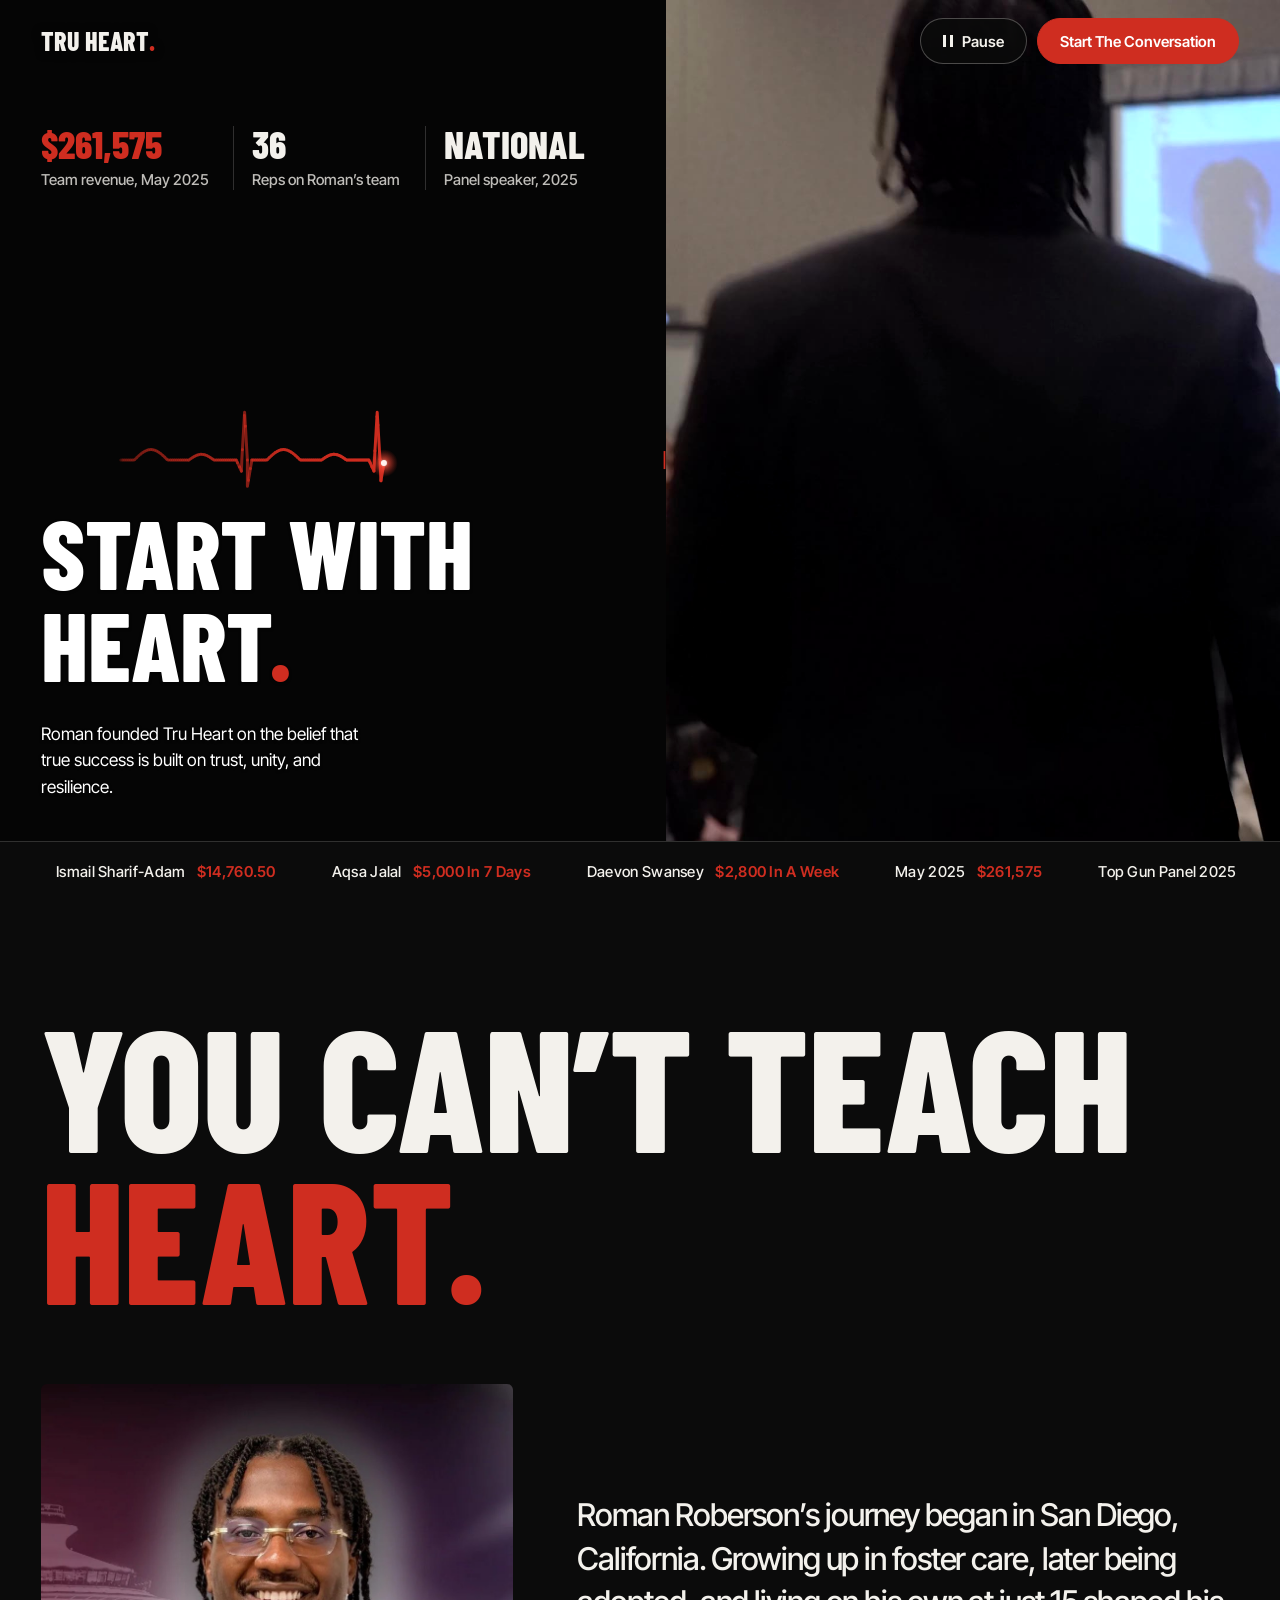
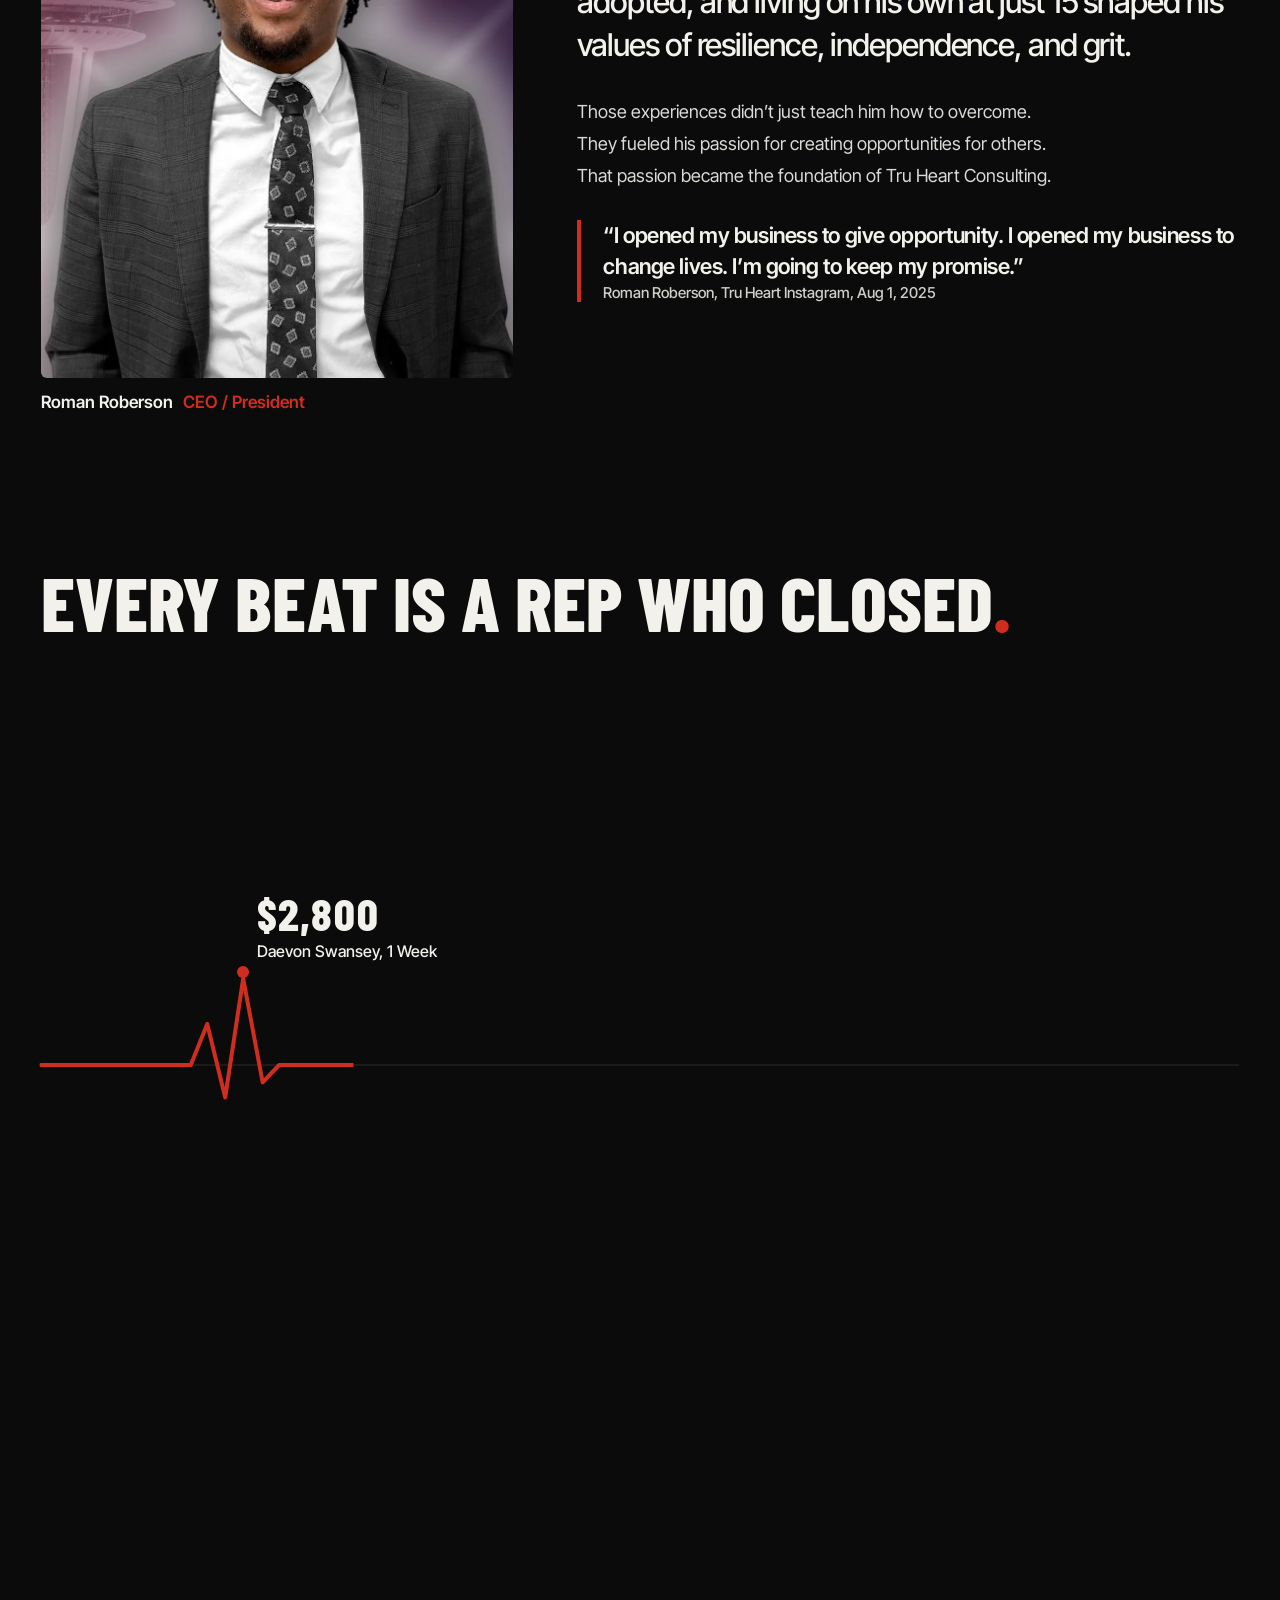
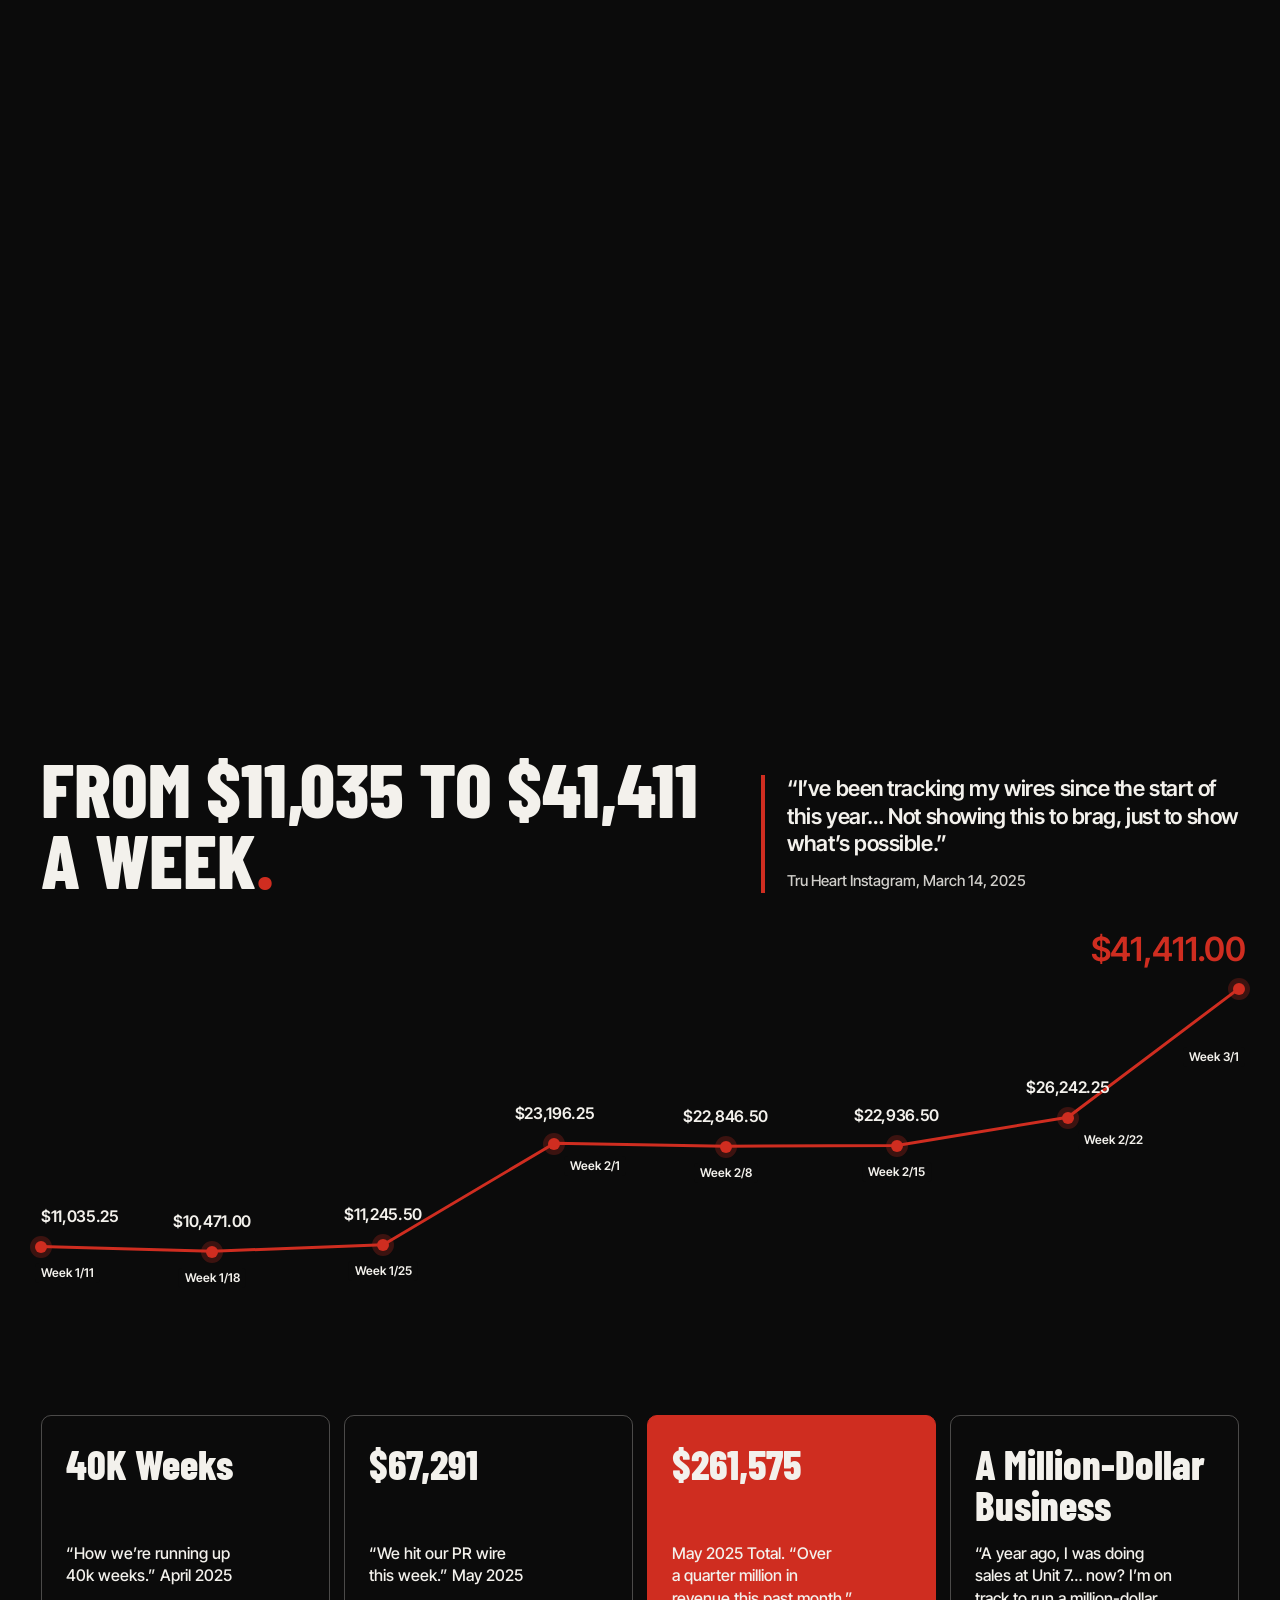
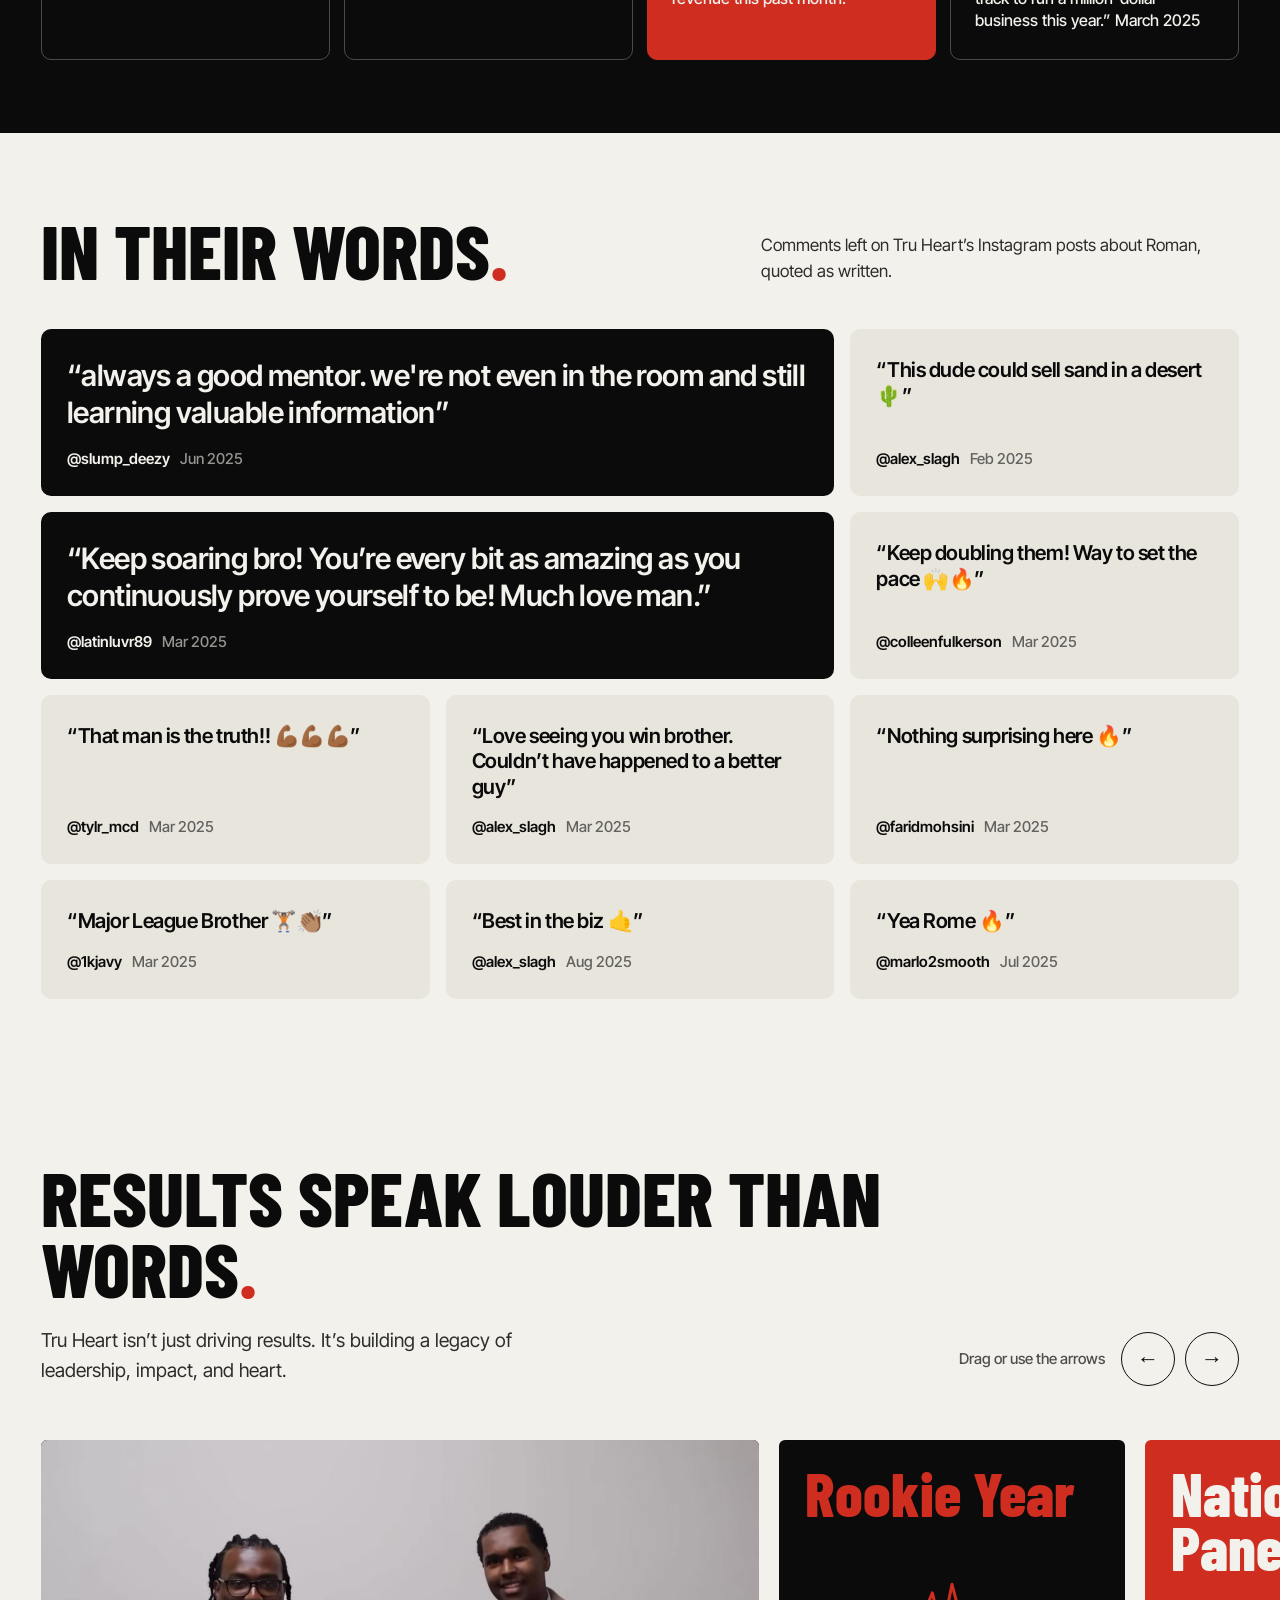
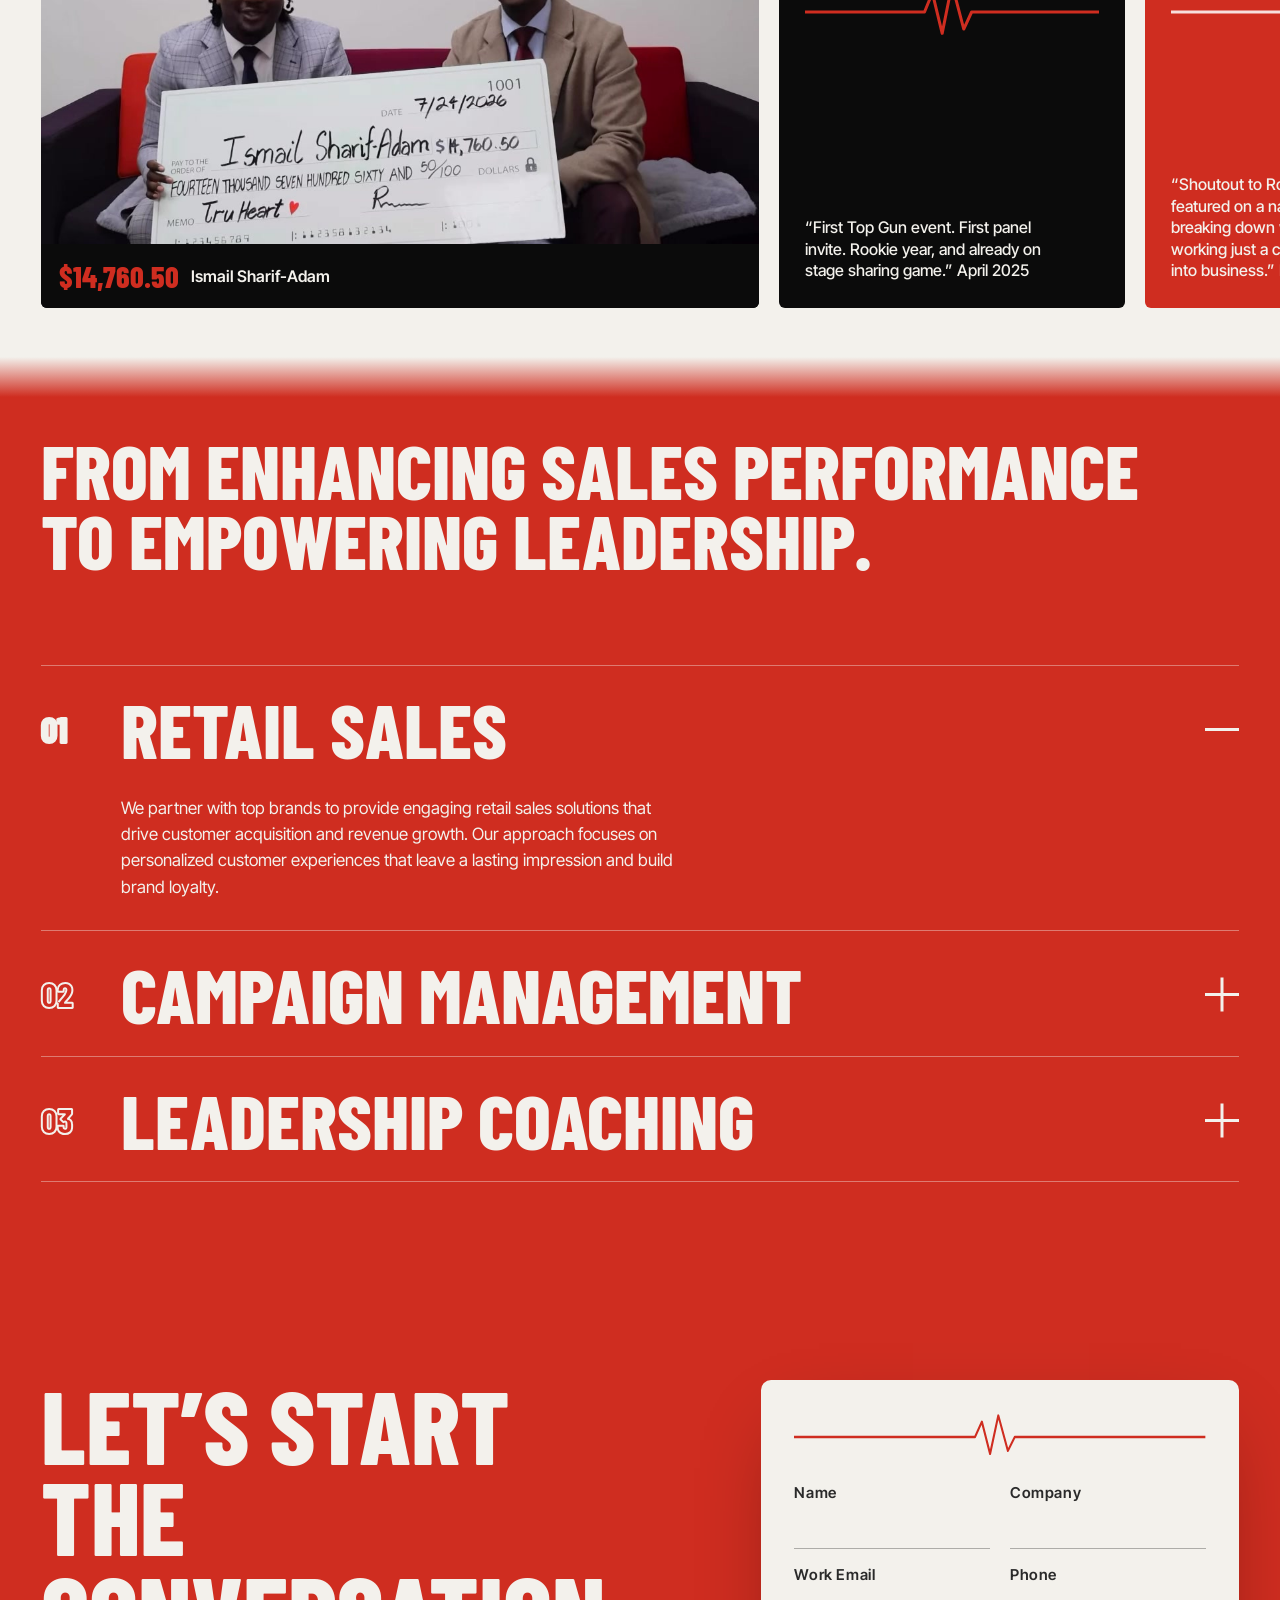
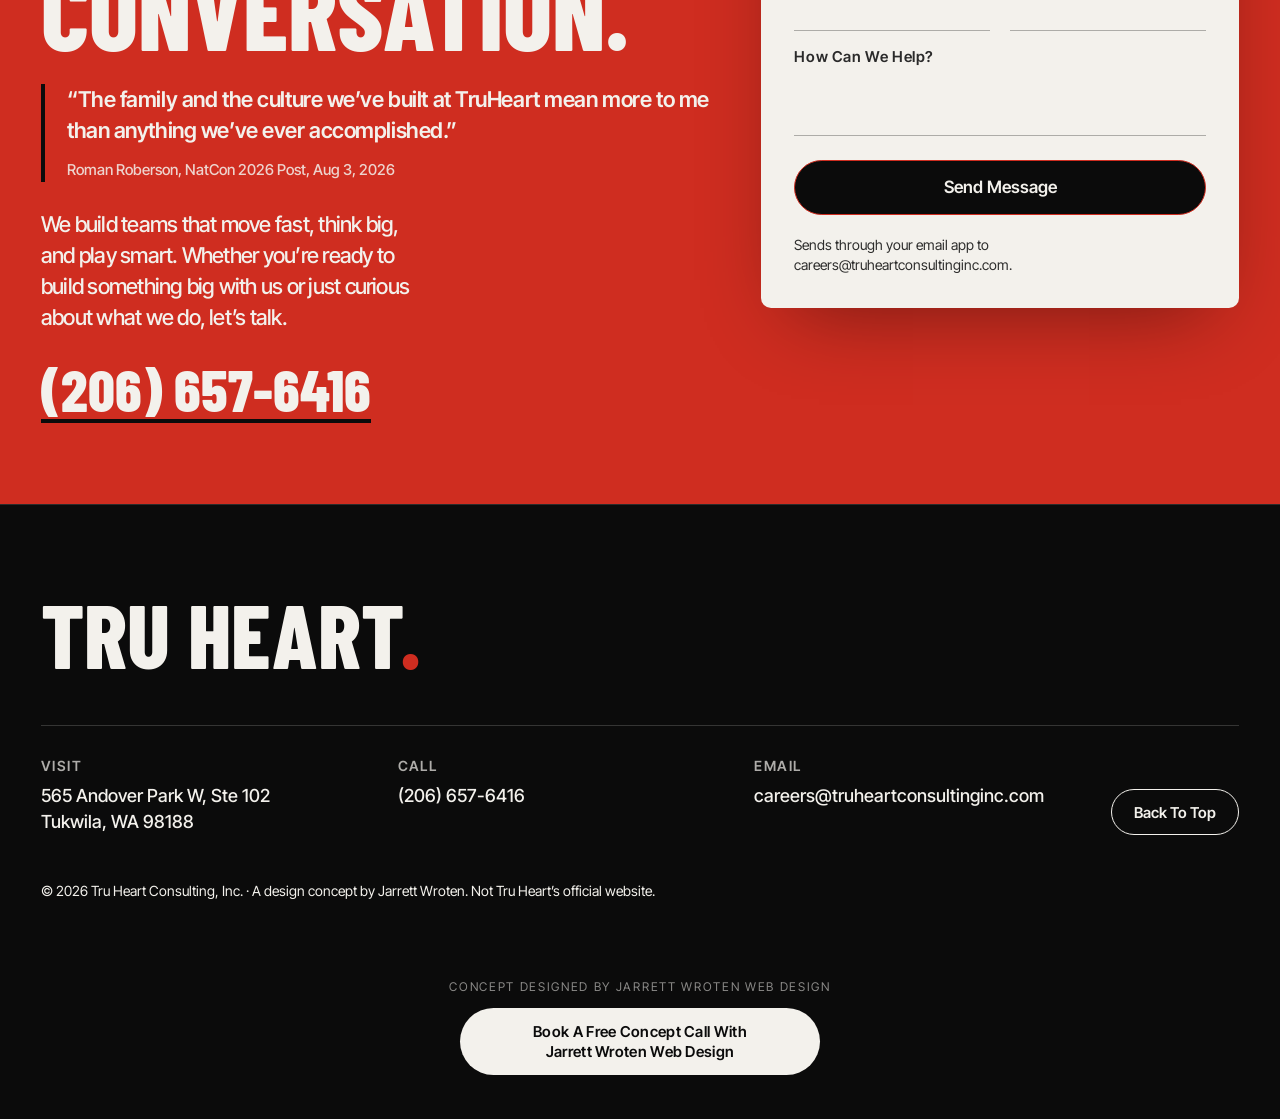
==== index.html @ 95f1f915 "r31: hero EKG is one steady two-beat monitor trace above the headline from the first frame (fixed wi" ====
<!doctype html>
<html lang="en">
<head>
<meta charset="utf-8">
<meta name="viewport" content="width=device-width,initial-scale=1,viewport-fit=cover">
<meta name="robots" content="noindex,nofollow">
<title>Roman Roberson | Tru Heart Consulting</title>
<meta name="description" content="Tru Heart Consulting builds high-performing sales teams and empowers leaders to take charge and deliver results. Tukwila, WA.">
<link rel="canonical" href="https://truheart.jarrettwroten.com/">
<meta property="og:type" content="website">
<meta property="og:title" content="Roman Roberson | Tru Heart Consulting">
<meta property="og:description" content="Tru Heart Consulting builds high-performing sales teams and empowers leaders to take charge and deliver results. Tukwila, WA.">
<meta property="og:url" content="https://truheart.jarrettwroten.com/">
<meta property="og:site_name" content="Tru Heart Consulting">
<meta property="og:image" content="https://truheart.jarrettwroten.com/social-preview.jpg">
<meta property="og:image:type" content="image/jpeg">
<meta property="og:image:width" content="1080">
<meta property="og:image:height" content="608">
<meta property="og:image:alt" content="Two people holding an oversized check with Tru Heart written on it.">
<meta name="twitter:card" content="summary_large_image">
<meta name="twitter:title" content="Roman Roberson | Tru Heart Consulting">
<meta name="twitter:description" content="Tru Heart Consulting builds high-performing sales teams and empowers leaders to take charge and deliver results. Tukwila, WA.">
<meta name="twitter:image" content="https://truheart.jarrettwroten.com/social-preview.jpg">
<meta name="twitter:image:alt" content="Two people holding an oversized check with Tru Heart written on it.">
<meta name="theme-color" content="#0b0b0b">
<link rel="icon" href="data:image/svg+xml,%3Csvg xmlns=%22http://www.w3.org/2000/svg%22 viewBox=%220 0 16 16%22%3E%3Ccircle cx=%228%22 cy=%228%22 r=%226%22 fill=%22%23cf2d20%22/%3E%3C/svg%3E">
<link rel="preload" href="fonts/Display.woff2" as="font" type="font/woff2" crossorigin>
<link rel="stylesheet" href="site.css?v=81">
<script>document.documentElement.classList.add('js');if('scrollRestoration' in history)history.scrollRestoration='manual';if(!location.hash)window.scrollTo(0,0)</script>
</head>
<body>
<div class="bg" aria-hidden="true"></div>
<svg class="spine" id="spine" viewBox="0 0 24 1000" preserveAspectRatio="none" aria-hidden="true"><path class="spine-b" d=""/><path class="spine-p" d=""/><path class="spine-k" d="M12 0L12 4 4 9 21 16 3 24 15 29 12 34"/></svg>

<header class="bar">
  <a class="mark" href="#top" aria-label="Tru Heart Consulting">Tru Heart<i>.</i></a>
  <div class="bar-ctas">
    <button class="btn btn-ghost pause" id="pause" type="button" aria-pressed="false" aria-label="Pause motion"><span class="pz-i" aria-hidden="true"></span><span class="pz-t">Pause</span></button>
    
    <a class="btn btn-red cta-top" href="#talk"><span class="ct-l">Start The Conversation</span><span class="ct-s">Let&rsquo;s Talk</span></a>
  </div>
</header>

<main id="top">
<section class="hero intro-on" data-bg="#0b0b0b" data-fg="#f3f1ec">
  <div class="hero-stage">
    <figure class="hero-film">
      <video id="heroVid" src="media/stage.mp4?v=5" poster="media/stage-poster.jpg?v=5" muted loop playsinline autoplay preload="auto" width="1224" height="1440"></video>
    </figure>
    <div class="hero-facts" aria-label="Tru Heart at a glance">
      <ul class="hf-l">
        <li><strong>$261,575</strong><span>Team revenue, May 2025</span></li>
        <li><strong>36</strong><span>Reps on Roman&rsquo;s team</span></li>
        <li><strong>National</strong><span>Panel speaker, 2025</span></li>
      </ul>
    </div>
    <canvas class="ekg" id="ekg" aria-hidden="true"></canvas>
  <div class="hero-grid">
      <div class="hero-type">
        
        <h1 class="hl" aria-label="Start With Heart.">
          <span class="w w1">Start</span>
          <span class="w w2">With</span>
          <span class="w w3 payoff">Heart<b>.</b></span>
        </h1>
      </div>
      <p class="lede rv">Roman founded Tru Heart on the belief that true success is built on trust, unity, and resilience.</p>
    </div>
    <div class="ticker" aria-label="Results">
      <div class="ticker-track">
        <span>Ismail Sharif-Adam <em>$14,760.50</em></span><span>Aqsa Jalal <em>$5,000 In 7 Days</em></span><span>Daevon Swansey <em>$2,800 In A Week</em></span><span>May 2025 <em>$261,575</em></span><span>Top Gun Panel 2025</span><span>NatCon 2026</span><span aria-hidden="true">Ismail Sharif-Adam <em>$14,760.50</em></span><span aria-hidden="true">Aqsa Jalal <em>$5,000 In 7 Days</em></span><span aria-hidden="true">Daevon Swansey <em>$2,800 In A Week</em></span><span aria-hidden="true">May 2025 <em>$261,575</em></span><span aria-hidden="true">Top Gun Panel 2025</span><span aria-hidden="true">NatCon 2026</span>
      </div>
    </div>
  </div>
</section>

<section class="creed story" id="story" data-bg="#0b0b0b" data-fg="#f3f1ec">
  <h2 class="creed-hl" aria-label="You Can't Teach Heart.">
    <span class="cw">You</span> <span class="cw">Can&rsquo;t</span> <span class="cw">Teach</span> <span class="cw red">Heart.</span>
  </h2>
  <div class="story-grid">
    <figure class="story-pic"><img src="media/roman-portrait.jpg" alt="Roman Roberson, Founder And CEO Of Tru Heart Consulting" width="957" height="1203" loading="lazy"><figcaption>Roman Roberson <em>CEO / President</em></figcaption></figure>
    <div class="story-copy">
      
      <div class="statement"><p>Roman Roberson&rsquo;s journey began in San Diego, California. Growing up in foster care, later being adopted, and living on his own at just 15 shaped his values of resilience, independence, and grit.</p></div>
      <p class="body">Those experiences didn&rsquo;t just teach him how to overcome. They fueled his passion for creating opportunities for others. That passion became the foundation of Tru Heart Consulting.</p>
      <blockquote class="rq"><p>&ldquo;I opened my business to give opportunity. I opened my business to change lives. I&rsquo;m going to keep my promise.&rdquo;</p><cite>Roman Roberson, Tru Heart Instagram, Aug 1, 2025</cite></blockquote>
    </div>
  </div>
</section>


<section class="pulse" id="pulse" data-bg="#0b0b0b" data-fg="#f3f1ec" aria-labelledby="pulse-h">
  <div class="pulse-pin">
    <div class="pulse-head">
      
      <h2 class="h2" id="pulse-h">Every Beat Is A Rep Who Closed<b>.</b></h2>
    </div>
    <div class="pulse-chart">
      <svg class="pulse-svg" viewBox="0 0 1600 400" preserveAspectRatio="none" aria-hidden="true">
        <path class="pl-base" d="M0 300H1600"/>
        <path class="pl" d="M0 300H170L200 300 222 262 246 330 270 220 296 316 318 300H512L542 300 564 262 588 330 612 196 638 316 660 300H844L874 300 896 262 920 330 944 150 970 316 992 300H1200L1230 300 1252 262 1276 330 1300 30 1326 316 1348 300H1600"/>
      </svg>
      <ol class="beats">
        <li style="--x:16.9%;--y:55%"><strong>$2,800</strong><span>Daevon Swansey, 1 Week</span></li>
        <li style="--x:38.2%;--y:49%"><strong>$5,000</strong><span>Aqsa Jalal, 7 Days</span></li>
        <li style="--x:59%;--y:37.5%"><strong>$14,760.50</strong><span>Ismail Sharif-Adam</span></li>
        <li style="--x:81.2%;--y:7.5%" class="big"><strong>$261,575</strong><span>May 2025 Total</span></li>
      </ol>
    </div>
  </div>
</section>


<section class="wires" id="wires" data-bg="#0b0b0b" data-fg="#f3f1ec" aria-labelledby="wires-h">
  <div class="wires-head">
    
    <h2 class="h2" id="wires-h">From $11,035 To $41,411 A Week<b>.</b></h2>
    <blockquote class="rq"><p>&ldquo;I&rsquo;ve been tracking my wires since the start of this year&hellip; Not showing this to brag, just to show what&rsquo;s possible.&rdquo;</p><cite>Tru Heart Instagram, March 14, 2025</cite></blockquote>
  </div>
  <div class="wchart">
    <svg class="wline" viewBox="0 0 1000 400" preserveAspectRatio="none" aria-hidden="true"><path id="wpath" d=""/></svg>
    <ol class="wpts"><li style="--i:0;--v:0.2665"><strong>$11,035.25</strong><span class="wk">Week 1/11</span></li><li style="--i:1;--v:0.2529"><strong>$10,471.00</strong><span class="wk">Week 1/18</span></li><li style="--i:2;--v:0.2716"><strong>$11,245.50</strong><span class="wk">Week 1/25</span></li><li style="--i:3;--v:0.5601"><strong>$23,196.25</strong><span class="wk">Week 2/1</span></li><li style="--i:4;--v:0.5517"><strong>$22,846.50</strong><span class="wk">Week 2/8</span></li><li style="--i:5;--v:0.5539"><strong>$22,936.50</strong><span class="wk">Week 2/15</span></li><li style="--i:6;--v:0.6337"><strong>$26,242.25</strong><span class="wk">Week 2/22</span></li><li style="--i:7;--v:1.0000"><strong>$41,411.00</strong><span class="wk">Week 3/1</span></li></ol>
  </div>
  <ul class="money">
    <li><strong>40K Weeks</strong><span>&ldquo;How we&rsquo;re running up 40k weeks.&rdquo; April 2025</span></li>
    <li><strong>$67,291</strong><span>&ldquo;We hit our PR wire this week.&rdquo; May 2025</span></li>
    <li class="red"><strong>$261,575</strong><span>May 2025 Total. &ldquo;Over a quarter million in revenue this past month.&rdquo;</span></li>
    <li><strong>A Million-Dollar Business</strong><span>&ldquo;A year ago, I was doing sales at Unit 7&hellip; now? I&rsquo;m on track to run a million-dollar business this year.&rdquo; March 2025</span></li>
  </ul>
</section>

<section class="praise" id="praise" data-bg="#f3f1ec" data-fg="#0b0b0b" aria-labelledby="praise-h">
  <div class="praise-head">
    
    <h2 class="h2" id="praise-h">In Their Words<b>.</b></h2>
    <p class="body">Comments left on Tru Heart&rsquo;s Instagram posts about Roman, quoted as written.</p>
  </div>
  <ul class="pwall"><li class="pq big"><p>&ldquo;always a good mentor. we're not even in the room and still learning valuable information&rdquo;</p><cite>@slump_deezy <span>Jun 2025</span></cite></li><li class="pq"><p>&ldquo;This dude could sell sand in a desert 🌵&rdquo;</p><cite>@alex_slagh <span>Feb 2025</span></cite></li><li class="pq big"><p>&ldquo;Keep soaring bro! You’re every bit as amazing as you continuously prove yourself to be! Much love man.&rdquo;</p><cite>@latinluvr89 <span>Mar 2025</span></cite></li><li class="pq"><p>&ldquo;Keep doubling them! Way to set the pace 🙌🔥&rdquo;</p><cite>@colleenfulkerson <span>Mar 2025</span></cite></li><li class="pq"><p>&ldquo;That man is the truth!! 💪🏾💪🏾💪🏾&rdquo;</p><cite>@tylr_mcd <span>Mar 2025</span></cite></li><li class="pq"><p>&ldquo;Love seeing you win brother. Couldn’t have happened to a better guy&rdquo;</p><cite>@alex_slagh <span>Mar 2025</span></cite></li><li class="pq"><p>&ldquo;Nothing surprising here 🔥&rdquo;</p><cite>@faridmohsini <span>Mar 2025</span></cite></li><li class="pq"><p>&ldquo;Major League Brother 🏋🏽👏🏽&rdquo;</p><cite>@1kjavy <span>Mar 2025</span></cite></li><li class="pq"><p>&ldquo;Best in the biz 🤙&rdquo;</p><cite>@alex_slagh <span>Aug 2025</span></cite></li><li class="pq"><p>&ldquo;Yea Rome 🔥&rdquo;</p><cite>@marlo2smooth <span>Jul 2025</span></cite></li></ul>
</section>

<section class="cases" id="results" data-bg="#f3f1ec" data-fg="#0b0b0b" aria-labelledby="cases-h">
  <div class="cases-pin">
    <div class="cases-head">
      
      <h2 class="h2" id="cases-h">Results Speak Louder Than Words<b>.</b></h2>
      <p class="body">Tru Heart isn&rsquo;t just driving results. It&rsquo;s building a legacy of leadership, impact, and heart.</p>
      <div class="rail-nav"><span class="rail-hint">Drag or use the arrows</span><button type="button" class="rail-b" data-dir="-1" aria-label="Previous result">&larr;</button><button type="button" class="rail-b" data-dir="1" aria-label="Next result">&rarr;</button></div>
    </div>
    <div class="cases-track">
      <article class="case case-film case-cheque">
        <video data-src="media/cheque.mp4" poster="media/cheque-poster.jpg" muted loop playsinline preload="none" width="1080" height="608" class="lazyplay"></video>
        <div class="case-cap"><strong>$14,760.50</strong><span>Ismail Sharif-Adam</span></div>
      </article>
      <article class="case case-num case-ink"><strong>Rookie Year</strong><span>&ldquo;First Top Gun event. First panel invite. Rookie year, and already on stage sharing game.&rdquo; April 2025</span></article>
      <article class="case case-num case-red"><strong>National Panel</strong><span>&ldquo;Shoutout to Roman for being featured on a national panel, breaking down what&rsquo;s been working just a couple months into business.&rdquo; March 2025</span></article>
      <article class="case case-num case-ink"><strong>36</strong><span>&ldquo;We&rsquo;ve grown to a team of 36.&rdquo; Plus two senior leader promos, Carlee And David. May 2025</span></article>
      <article class="case case-num case-red"><strong>NatCon 2026</strong><span>&ldquo;I&rsquo;ll never get tired of hearing our people&rsquo;s names called.&rdquo; Roman, NatCon 2026 Post, Aug 3, 2026</span></article>
    </div>
  </div>
</section>


<section class="services" id="services" data-bg="#cf2d20" data-fg="#f3f1ec">
  <div class="svc-head">
    
    <h2 class="h2">From Enhancing Sales Performance To Empowering Leadership<b>.</b></h2>
  </div>
  <ul class="acc">
    <li class="acc-i open"><button class="acc-b" type="button" aria-expanded="true"><span class="num">01</span><span class="acc-t">Retail Sales</span><span class="acc-x" aria-hidden="true"></span></button><div class="acc-p"><div class="acc-in"><p>We partner with top brands to provide engaging retail sales solutions that drive customer acquisition and revenue growth. Our approach focuses on personalized customer experiences that leave a lasting impression and build brand loyalty.</p></div></div></li>
    <li class="acc-i"><button class="acc-b" type="button" aria-expanded="false"><span class="num">02</span><span class="acc-t">Campaign Management</span><span class="acc-x" aria-hidden="true"></span></button><div class="acc-p"><div class="acc-in"><p>From strategy to execution, we manage every detail of sales campaigns to ensure maximum impact and measurable results, aligning client goals with market trends.</p></div></div></li>
    <li class="acc-i"><button class="acc-b" type="button" aria-expanded="false"><span class="num">03</span><span class="acc-t">Leadership Coaching</span><span class="acc-x" aria-hidden="true"></span></button><div class="acc-p"><div class="acc-in"><p>Our coaching programs empower aspiring and established leaders to develop the skills needed to inspire teams and achieve organizational goals.</p></div></div></li>
  </ul>
</section>




<section class="talk" id="talk" data-bg="#cf2d20" data-fg="#f3f1ec">
  <div class="talk-type">
    
    <h2 class="talk-hl" aria-label="Let's Start The Conversation."><span><i class="bw">Let&rsquo;s</i> <i class="bw">Start</i></span><span>The Conversation<b>.</b></span></h2>
    <blockquote class="rq rq-close"><p>&ldquo;The family and the culture we&rsquo;ve built at TruHeart mean more to me than anything we&rsquo;ve ever accomplished.&rdquo;</p><cite>Roman Roberson, NatCon 2026 Post, Aug 3, 2026</cite></blockquote>
    <p class="statement">We build teams that move fast, think big, and play smart. Whether you&rsquo;re ready to build something big with us or just curious about what we do, let&rsquo;s talk.</p>
    <a class="phone-xl" href="tel:+12066576416">(206) 657-6416</a>
  </div>
  <div class="talk-card">
    <svg class="talk-ekg" viewBox="0 0 600 60" preserveAspectRatio="none" aria-hidden="true"><path d="M0 30H250L264 30 274 10 286 52 298 2 312 48 322 30H600"/></svg>
  <form class="form" id="enq" novalidate>
      <div class="form-ok" role="status" aria-live="polite" hidden><strong>Message ready.</strong><span>Your email app has opened with everything filled in. Hit send and Tru Heart will take it from there.</span><button type="button" class="btn btn-ghost form-again">Write Another</button></div>
      <label><span>Name</span><input name="name" autocomplete="name" required></label>
      <label><span>Company</span><input name="company" autocomplete="organization" required></label>
      <label><span>Work Email</span><input name="email" type="email" autocomplete="email" required></label>
      <label><span>Phone</span><input name="phone" type="tel" autocomplete="tel"></label>
      <label class="full"><span>How Can We Help?</span><textarea name="msg" rows="2"></textarea></label>
      <div class="full form-foot">
        <button class="btn btn-red" type="submit">Send Message</button>
        <p class="fine">Sends through your email app to careers@truheartconsultinginc.com.</p>
      </div>
    </form>
  </div>
</section>
</main>

<footer class="foot" data-bg="#0b0b0b" data-fg="#f3f1ec">
  <p class="foot-mark">Tru Heart<i>.</i></p>
  <div class="foot-cols">
    <div><span class="fl">Visit</span><p>565 Andover Park W, Ste 102<br>Tukwila, WA 98188</p></div>
    <div><span class="fl">Call</span><p><a href="tel:+12066576416">(206) 657-6416</a></p></div>
    <div><span class="fl">Email</span><p><a href="mailto:careers@truheartconsultinginc.com">careers@truheartconsultinginc.com</a></p></div>
    <div class="foot-top"><a class="btn btn-ghost totop" href="#top">Back To Top</a></div>
  </div>
  <p class="credit">&copy; 2026 Tru Heart Consulting, Inc. &middot; A design concept by Jarrett Wroten. Not Tru Heart&rsquo;s official website.</p>
</footer>


<script src="vendor/gsap.min.js"></script>
<script src="vendor/ScrollTrigger.min.js"></script>
<script src="site.js?v=81"></script>
<!-- jw-book:start -->
<style>
.jw-book{position:relative;z-index:50;clear:both;display:flex;flex-direction:column;align-items:center;gap:12px;padding:40px 20px calc(44px + env(safe-area-inset-bottom));background:#0b0b0b;text-align:center;font-family:inherit;margin:0}
.jw-book__by{margin:0;font:inherit;font-size:12px;letter-spacing:.14em;text-transform:uppercase;color:rgba(243,241,236,.55)}
.jw-book__btn{display:inline-flex;align-items:center;justify-content:center;min-height:48px;padding:14px 28px;border-radius:999px;background:#f3f1ec;color:#0b0b0b;font:inherit;font-size:15px;font-weight:600;letter-spacing:.02em;line-height:1.3;text-decoration:none;text-align:center;text-wrap:balance;max-width:min(100%,360px);box-sizing:border-box;transition:transform .2s ease,filter .2s ease}
.jw-book__btn:hover{transform:translateY(-1px);filter:brightness(1.08)}
.jw-book__btn:focus-visible{outline:2px solid #f3f1ec;outline-offset:4px}
</style>
<aside class="jw-book" aria-label="Concept designed by Jarrett Wroten Web Design">
<p class="jw-book__by">Concept designed by Jarrett Wroten Web Design</p>
<a class="jw-book__btn" href="https://jarrettwroten.com/book/" target="_blank" rel="noopener">Book A Free Concept Call With Jarrett Wroten Web Design</a>
</aside>
<!-- jw-book:end -->
</body>
</html>
---- site.css ----
@font-face{font-family:Disp;src:url(fonts/Display.woff2) format('woff2');font-weight:700 900;font-display:block}
@font-face{font-family:UI;src:url(fonts/InterTight-400-latin.woff2) format('woff2');font-weight:400;font-display:swap}
@font-face{font-family:UI;src:url(fonts/InterTight-500-latin.woff2) format('woff2');font-weight:500;font-display:swap}
@font-face{font-family:UI;src:url(fonts/InterTight-600-latin.woff2) format('woff2');font-weight:600;font-display:swap}
:root{--red:#cf2d20;--ink:#0b0b0b;--paper:#f3f1ec;--fg:var(--paper);--pad:clamp(20px,3.2vw,56px);--ease:cubic-bezier(.22,1,.36,1)}
*{box-sizing:border-box;margin:0;padding:0}
html{background:var(--ink);-webkit-text-size-adjust:100%}
html.lenis{height:auto}.lenis.lenis-smooth{scroll-behavior:auto}
body{font-family:UI,system-ui,sans-serif;color:var(--fg);font-size:17px;line-height:1.55;-webkit-font-smoothing:antialiased;overflow-x:hidden;transition:color .6s var(--ease)}
.bg{position:fixed;inset:0;background:var(--ink);z-index:-1}
a{color:inherit}
b,i{font-style:normal;color:var(--red)}
.services b{color:var(--ink)}
video{display:block;width:100%;height:100%;object-fit:cover;background:#111}
.eyebrow{font-family:UI;font-weight:600;font-size:13px;letter-spacing:.14em;text-transform:uppercase;opacity:.72;margin-bottom:22px}
.btn{display:inline-flex;align-items:center;justify-content:center;min-height:46px;padding:0 22px;border-radius:999px;font:600 15px/1 UI,sans-serif;text-decoration:none;border:1.5px solid currentColor;cursor:pointer;transition:background .35s var(--ease),color .35s var(--ease),transform .35s var(--ease);white-space:nowrap}
.btn-red{background:var(--red);border-color:var(--red);color:#fff}
.btn-red:hover{background:#b3241a;border-color:#b3241a}
.btn-ghost{background:transparent}
.btn-ghost:hover{background:var(--fg);color:var(--ink)}
.btn:active{transform:scale(.97)}
:focus-visible{outline:2px solid var(--red);outline-offset:3px}

.bar{transition:transform .7s var(--ease),background-color .9s var(--ease),color .9s var(--ease);color:var(--paper);position:fixed;top:0;left:0;right:0;z-index:20;display:flex;justify-content:space-between;align-items:center;padding:18px var(--pad);mix-blend-mode:normal;pointer-events:none}
.bar>*{pointer-events:auto}
.mark{white-space:nowrap;font-family:Disp;font-weight:700;font-size:26px;letter-spacing:.01em;text-transform:uppercase;text-decoration:none;line-height:1}
.bar-ctas{display:flex;gap:10px}
.bar .btn-ghost{backdrop-filter:none}

.hero{position:relative;min-height:100vh;min-height:100svh;display:flex;flex-direction:column;justify-content:flex-end;padding:96px var(--pad) 0}
.hero-grid{display:grid;grid-template-columns:minmax(0,40fr) minmax(0,60fr);gap:clamp(24px,3vw,56px);align-items:end;flex:1}
.hero-type{padding-bottom:clamp(28px,4vh,56px)}
.hl{font-family:Disp;font-weight:700;text-transform:uppercase;font-size:clamp(84px,11.6vw,220px);line-height:.86;letter-spacing:-.005em;display:flex;flex-direction:column}
.hl .w{display:block;will-change:transform}
.payoff{opacity:0;transform:translateY(.12em);transition:opacity .55s var(--ease),transform .7s var(--ease)}
.payoff.on{opacity:1;transform:none}
.lede{max-width:30ch;margin-top:28px;font-size:clamp(17px,1.25vw,20px);opacity:.86}
.film{position:relative;overflow:hidden;border-radius:4px;background:#111}
.hero-film{aspect-ratio:1276/720;align-self:center;max-width:1276px;justify-self:end;width:100%;transform-origin:100% 50%}
.ticker{margin:clamp(20px,3vh,36px) calc(var(--pad)*-1) 0;border-top:1px solid rgba(243,241,236,.16);overflow:hidden;white-space:nowrap;padding:16px 0}
.ticker-track{display:inline-flex;gap:56px;padding-left:56px;animation:tick 48s linear infinite;font:500 15px/1 UI;letter-spacing:.02em}
.ticker em{font-style:normal;color:var(--red);font-weight:600;margin-left:8px}
@keyframes tick{to{transform:translateX(-50%)}}
.paused .ticker-track{animation-play-state:paused}

.creed{min-height:120vh;padding:22vh var(--pad) 18vh;display:flex;flex-direction:column;justify-content:center}
.creed-hl{font-family:Disp;font-weight:700;text-transform:uppercase;font-size:clamp(64px,13.5vw,260px);line-height:.88;letter-spacing:-.005em}
.cw{display:inline-block;will-change:transform}
.red{color:var(--red)}
.creed-body{display:grid;grid-template-columns:1fr 1fr;gap:var(--pad);max-width:900px;margin:8vh 0 0 auto;font-size:clamp(18px,1.4vw,22px)}

.h2{font-family:Disp;font-weight:700;text-transform:uppercase;font-size:clamp(46px,6vw,108px);line-height:.92;letter-spacing:0}
.h2.big{font-size:clamp(56px,8.4vw,150px)}
.body{max-width:46ch;margin-top:24px;font-size:clamp(17px,1.2vw,19px);opacity:.85}

.proof{padding:18vh var(--pad);display:grid;grid-template-columns:minmax(0,5fr) minmax(0,7fr);gap:clamp(28px,4vw,72px);align-items:center}
.proof-film{max-width:1080px;width:100%}
.proof-film{overflow:visible;background:none}.proof-film video{border-radius:4px;aspect-ratio:1080/608;height:auto}.film figcaption{padding:16px 0 0;font:600 15px/1 UI;display:flex;align-items:center}
.film figcaption em{font-style:normal;color:#fff;font-weight:600;background:var(--red);padding:5px 8px;border-radius:3px;margin-left:8px}
.stats{grid-column:1/-1;list-style:none;display:grid;grid-template-columns:repeat(3,1fr);border-top:1px solid rgba(11,11,11,.18);margin-top:clamp(24px,6vh,72px)}
.stats li{padding:28px 0 0;display:flex;flex-direction:column;gap:10px}
.stats li+li{padding-left:var(--pad);border-left:1px solid rgba(11,11,11,.18)}
.stats strong{font-family:Disp;font-weight:700;font-size:clamp(56px,7vw,124px);line-height:.9;font-variant-numeric:tabular-nums}
.stats span{font-weight:500;font-size:16px;opacity:.75}

.services{padding:18vh var(--pad) 20vh}
.svc-head{max-width:1100px;margin-bottom:10vh}
.stack{display:flex;flex-direction:column;gap:3vh}
.card{position:sticky;top:calc(14vh + var(--i)*26px);background:var(--ink);color:var(--paper);border-radius:6px;padding:clamp(28px,3.4vw,56px);display:grid;grid-template-columns:120px minmax(0,1fr) minmax(0,1.1fr);gap:clamp(20px,3vw,56px);align-items:start;min-height:44vh;box-shadow:0 -18px 40px rgba(0,0,0,.18)}
.card .num{font:600 15px/1 UI;color:var(--red);padding-top:12px}
.card h3{font-family:Disp;font-weight:700;text-transform:uppercase;font-size:clamp(40px,4.6vw,84px);line-height:.92}
.card p{font-size:clamp(17px,1.2vw,19px);opacity:.82;max-width:46ch;padding-top:8px}

.culture{padding:20vh var(--pad);display:grid;grid-template-columns:minmax(0,5fr) minmax(0,6fr);gap:clamp(28px,6vw,120px);align-items:center}
.reel{aspect-ratio:720/898;max-width:560px;width:100%;justify-self:end}

.talk{padding:18vh var(--pad) 14vh;display:grid;grid-template-columns:minmax(0,6fr) minmax(0,5fr);gap:clamp(32px,6vw,120px);align-items:end}
.phone{display:inline-block;margin-top:28px;font-family:Disp;font-weight:700;font-size:clamp(30px,2.6vw,44px);text-decoration:none;border-bottom:2px solid var(--red);line-height:1.1}
.form{display:grid;grid-template-columns:1fr 1fr;gap:22px 24px;max-width:620px;width:100%}
.form label{display:flex;flex-direction:column;gap:6px}
.form label span{font:500 13px/1 UI;letter-spacing:.04em;opacity:.7}
.form input,.form textarea{font:400 17px/1.4 UI;color:inherit;background:transparent;border:0;border-bottom:1px solid rgba(243,241,236,.3);padding:8px 0 10px;border-radius:0;outline:0;resize:none;transition:border-color .3s}
.form input:focus,.form textarea:focus{border-bottom-color:var(--red)}
.form .bad{border-bottom-color:var(--red)}
.full{grid-column:1/-1}
.form-foot{display:flex;align-items:center;gap:20px;flex-wrap:wrap;margin-top:6px}
.fine{font-size:13px;opacity:.55}

.foot{padding:10vh var(--pad) 40px;border-top:1px solid rgba(243,241,236,.14);display:grid;grid-template-columns:1fr auto;gap:28px;align-items:end;font-size:15px}
.foot-mark{font-family:Disp;font-weight:700;font-size:clamp(64px,10vw,180px);line-height:.85;text-transform:uppercase;grid-column:1/-1}
.foot a{text-decoration:none}
.credit{grid-column:1/-1;font-size:13px;opacity:.5}

.pause{min-width:84px;color:inherit}

.rv{opacity:0;transform:translateY(28px);transition:opacity .9s var(--ease),transform 1.1s var(--ease)}
.rv.in,.paused .rv,.no-anim .rv{opacity:1;transform:none}
.paused .payoff{opacity:1;transform:none}

@media (max-width:900px){
  body{font-size:16px}
  .bar{padding:14px 16px}
  .mark{font-size:19px}
  .bar .call{display:none}
  .bar .btn-red{min-height:44px;padding:0 16px;font-size:14px}
  .hero{padding:84px 16px 0;justify-content:flex-start}
  .hero-grid{grid-template-columns:1fr;gap:26px;align-items:start}
  .hero-type{order:1;padding-bottom:0}
  .hero-film{order:2;justify-self:stretch}
  .hl{font-size:clamp(76px,24vw,150px);flex-direction:row;flex-wrap:wrap;column-gap:.18em}
  .hl .w3{flex-basis:100%}
  .lede{margin-top:18px}
  .ticker{margin:26px -16px 0}
  .creed{min-height:auto;padding:16vh 16px}
  .creed-hl{font-size:clamp(64px,21vw,140px)}
  .creed-body{grid-template-columns:1fr;margin-top:40px;gap:16px}
  .proof,.culture,.talk{grid-template-columns:1fr;padding:14vh 16px}
  .stats{grid-template-columns:1fr}
  .stats li+li{padding-left:0;border-left:0;border-top:1px solid rgba(11,11,11,.18);margin-top:28px}
  .services{padding:14vh 16px}
  .card{grid-template-columns:1fr;min-height:auto;gap:14px;top:calc(12vh + var(--i)*18px)}
  .reel{justify-self:stretch;max-width:none}
  .culture .reel{order:2}
  .form{grid-template-columns:1fr}
  .foot{grid-template-columns:1fr;padding:10vh 16px 90px}
}

.bar.hide{transform:translateY(-110%)}
.bar.solid{background:var(--barbg,#0b0b0b)}
.on-red .bar .btn-red{background:var(--ink);border-color:var(--ink)}
.on-paper .bar{color:var(--ink)}
.hero-grid{grid-template-areas:"t f" "l f";grid-template-rows:auto auto}
.hero-type{grid-area:t;padding-bottom:0}.hero-film{grid-area:f;align-self:end}
.hero .lede{grid-area:l;margin-top:26px;padding-bottom:clamp(28px,4vh,56px)}
.card{min-height:36vh}
.card p{font-size:clamp(17px,1.35vw,21px)}
@media (max-width:900px){
 .hero-grid{grid-template-areas:"t" "f" "l";gap:22px}
 .hero .lede{margin-top:0;padding-bottom:0}
 .card{position:relative;top:auto}
 .bar .pause{min-width:68px;padding:0 12px;font-size:13px}
 .bar-ctas{gap:8px}
}

.intro{position:fixed;inset:0;z-index:50;background:var(--red);display:flex;align-items:center;justify-content:center;transform-origin:50% 0;animation:wipe 1s cubic-bezier(.76,0,.24,1) .75s forwards;pointer-events:none}
.intro span{font-family:Disp;font-weight:700;text-transform:uppercase;font-size:clamp(56px,10vw,170px);color:#fff;line-height:1;animation:introT .9s cubic-bezier(.76,0,.24,1) .6s forwards}
.intro b{color:var(--ink)}
@keyframes wipe{to{transform:translateY(-100%)}}
@keyframes introT{to{transform:translateY(-40%);opacity:0}}
/* r5: creed spacing, services cards, mobile header */
.creed{min-height:auto;padding:20vh var(--pad) 12vh}
.creed-body{margin-top:7vh}
.proof{padding-top:12vh}
.card{min-height:0;grid-template-columns:minmax(0,1fr) minmax(0,1fr);grid-template-rows:auto 1fr;padding:clamp(28px,3vw,48px) clamp(28px,3.4vw,56px) clamp(36px,4vw,64px);border-top:3px solid var(--red);border-radius:4px}
.card .num{grid-column:1/-1;font-family:Disp;font-weight:800;font-size:18px;padding:0;letter-spacing:.04em}
.card h3{font-size:clamp(48px,5.6vw,104px)}
.card p{align-self:end}
@media (max-width:900px){
 .bar{padding:12px 14px}
 .mark{font-size:20px}
 .bar .btn{min-height:44px}
 .bar .btn-red{padding:0 14px;font-size:13.5px}
 .bar .pause{min-width:0;width:64px;padding:0}
 .card{grid-template-columns:1fr}
 .card h3{font-size:clamp(40px,11vw,60px)}
 .creed{padding:14vh 16px 8vh}
}

/* ===== r2: full-bleed hero, pulse signature, menu ===== */
.hero{padding:0;display:flex;flex-direction:column;justify-content:flex-start;min-height:0}
.hero-stage{position:relative;height:calc(100vh - 54px);height:calc(100svh - 54px);min-height:520px;overflow:hidden;background:#0b0b0b}
.hero-film{position:absolute;inset:0;margin:0;clip-path:inset(0 0 0 0);will-change:clip-path}
.hero-film video{width:100%;height:100%;object-fit:cover;object-position:50% 38%;display:block}
.js .hero-film{animation:open 1.25s cubic-bezier(.77,0,.18,1) .35s both}
@keyframes open{from{clip-path:inset(49.6% 0 49.6% 0)}to{clip-path:inset(0 0 0 0)}}
.hero .hero-grid{position:absolute;left:0;right:0;bottom:0;display:flex;align-items:flex-end;justify-content:space-between;gap:40px;padding:0 var(--pad) clamp(28px,5vh,56px);grid-template-areas:none}
.hero .hl{font-size:clamp(76px,10.4vw,210px);color:#fff;text-shadow:0 2px 24px rgba(0,0,0,.35)}
.hero .eyebrow{color:#fff;opacity:1;text-shadow:0 1px 10px rgba(0,0,0,.45)}
.hero .lede{color:#fff;opacity:1;max-width:28ch;margin:0;padding:0;text-shadow:0 1px 12px rgba(0,0,0,.5)}
.hero .ticker{position:relative;margin:0}
.bar{position:fixed}
.mbtn{display:inline-flex;align-items:center;gap:10px}
.mb-ico{display:inline-grid;gap:4px;width:16px}.mb-ico i{display:block;height:2px;background:currentColor;transition:transform .45s cubic-bezier(.77,0,.18,1)}
.menu-open .mb-ico i:first-child{transform:translateY(3px) rotate(45deg)}.menu-open .mb-ico i:last-child{transform:translateY(-3px) rotate(-45deg)}
.menu{position:fixed;inset:0;z-index:40;background:#cf2d20;color:#f3f1ec;display:flex;flex-direction:column;justify-content:center;padding:110px var(--pad) 40px;clip-path:inset(0 0 100% 0);transition:clip-path .8s cubic-bezier(.77,0,.18,1)}
.menu[hidden]{display:flex;visibility:hidden}
.menu.on{clip-path:inset(0 0 0 0);visibility:visible}
.menu-l{list-style:none;margin:0;padding:0}
.menu-l a{display:inline-block;font-family:Disp;font-weight:700;text-transform:uppercase;font-size:clamp(44px,7.4vw,128px);line-height:.98;color:inherit;text-decoration:none;transform:translateY(40%);opacity:0;transition:transform .8s cubic-bezier(.2,.8,.2,1),opacity .6s,color .3s}
.menu.on .menu-l a{transform:none;opacity:1}
.menu.on .menu-l li:nth-child(2) a{transition-delay:.08s}.menu.on .menu-l li:nth-child(3) a{transition-delay:.16s}
.menu-l a:hover,.menu-l a:focus-visible{color:#0b0b0b}
.menu-f{display:flex;gap:24px;margin-top:6vh;font-weight:500;opacity:.85;flex-wrap:wrap}
.menu-pulse{width:100%;height:80px;margin-bottom:4vh;fill:none;stroke:#f3f1ec;stroke-width:3;stroke-dasharray:1400;stroke-dashoffset:1400;transition:stroke-dashoffset 1.4s cubic-bezier(.6,0,.2,1) .2s}
.menu.on .menu-pulse{stroke-dashoffset:0}
body.menu-open .bar{z-index:50;color:#f3f1ec}
body.menu-open .bar .cta-top,body.menu-open .bar .call{visibility:hidden}
/* pulse */
.pulse{position:relative;padding:12vh 0 10vh}
.pulse-pin{min-height:100vh;min-height:100svh;display:flex;flex-direction:column;justify-content:center;padding:0 var(--pad)}
.pulse-chart{position:relative;margin-top:6vh;height:clamp(260px,42vh,460px)}
.pulse-svg{position:absolute;inset:0;width:100%;height:100%;overflow:visible;fill:none}
.pl-base{stroke:rgba(243,241,236,.14);stroke-width:1}
.pl{stroke:#cf2d20;stroke-width:4;stroke-linejoin:round;stroke-linecap:round;vector-effect:non-scaling-stroke}
.beats{list-style:none;margin:0;padding:0}
.beats li{position:absolute;left:var(--x);top:var(--y);transform:translate(14px,-110%);display:flex;flex-direction:column;gap:6px;opacity:0;transition:opacity .5s,transform .7s cubic-bezier(.2,.8,.2,1)}
.beats li.on{opacity:1;transform:translate(14px,-120%)}
.beats li::before{content:"";position:absolute;left:-20px;bottom:-14px;width:12px;height:12px;border-radius:50%;background:#cf2d20;box-shadow:0 0 0 0 rgba(207,45,32,.6)}
.beats li.on::before{animation:beat 1.4s ease-out infinite}
@keyframes beat{0%{box-shadow:0 0 0 0 rgba(207,45,32,.6)}70%{box-shadow:0 0 0 18px rgba(207,45,32,0)}100%{box-shadow:0 0 0 0 rgba(207,45,32,0)}}
.beats strong{font-family:Disp;font-weight:700;font-size:clamp(30px,3.4vw,60px);line-height:.9;font-variant-numeric:tabular-nums}
.beats li.big strong{font-size:clamp(44px,5.6vw,104px);color:#cf2d20}
.beats span{font-weight:500;font-size:15px;opacity:.75}
.paused .beats li,.no-anim .beats li{opacity:1;transform:translate(14px,-120%)}
/* service hover wipe */
.card{position:relative;overflow:hidden;isolation:isolate}
.card::before{content:"";position:absolute;inset:0;background:#f3f1ec;transform:scaleY(0);transform-origin:50% 100%;transition:transform .7s cubic-bezier(.77,0,.18,1);z-index:-1}
.card:hover::before,.card:focus-within::before,.card.lit::before{transform:scaleY(1)}
.card h3,.card p,.card .num{transition:color .5s .1s}
.card:hover h3,.card:hover p,.card:hover .num,.card.lit h3,.card.lit p,.card.lit .num{color:#0b0b0b}
.card:hover .num,.card.lit .num{color:#cf2d20}
.btn{transition:background .35s,color .35s,transform .35s cubic-bezier(.2,.8,.2,1)}
.btn:hover{transform:translateY(-2px)}
html{scrollbar-width:thin;scrollbar-color:#cf2d20 #0b0b0b}
::-webkit-scrollbar{width:8px}::-webkit-scrollbar-thumb{background:#cf2d20}::-webkit-scrollbar-track{background:#0b0b0b}
@media (max-width:900px){
 .bar .call{display:none}
 .bar .pause .x{display:none}
 .bar{transform:none!important}
 .hero-stage{height:78vh;height:78svh;min-height:520px}
 .hero-film video{object-position:58% 40%}
 .hero .hero-grid{flex-direction:column;align-items:flex-start;gap:14px;padding:0 16px 26px}
 .hero .hl{font-size:clamp(64px,20vw,110px)}
 .hero .lede{font-size:16px}
 .pulse{padding:10vh 0 6vh}.pulse-pin{min-height:0;padding:0 16px}
 .pulse-chart{height:auto;margin-top:5vh}
 .pulse-svg{position:relative;height:150px}
 .beats{display:grid;grid-template-columns:1fr 1fr;gap:26px 18px;margin-top:22px}
 .beats li{position:relative;left:auto;top:auto;transform:none;padding-left:20px}
 .beats li.on{transform:none}.paused .beats li,.no-anim .beats li{transform:none}
 .beats li::before{left:0;top:10px;bottom:auto}
 .menu-l a{font-size:clamp(34px,10.5vw,60px)}
}
.hero .hero-film{position:absolute;inset:0;width:100%;height:100%;max-width:none;aspect-ratio:auto;justify-self:auto;align-self:auto;transform:none;border-radius:0}
.hero .hero-film video{position:absolute;inset:0;width:100%;height:100%;object-fit:cover}
.mbtn{color:inherit}
@media (max-width:900px){
 .bar .cta-top{display:none}
 .bar .bar-ctas{gap:8px}
 .hero .hero-type{order:1}.hero .lede{order:2}
}
@media (max-width:900px){.hero-stage{height:calc(100vh - 54px);height:calc(100svh - 54px)}.menu-f{flex-direction:column;gap:4px}}

/* ===== r3: the pulse drives the page ===== */
.ekg{position:absolute;inset:0;width:100%;height:100%;pointer-events:none;z-index:1}
.hero .hero-grid{z-index:2}
.ekg-div{height:120px;margin:-60px 0;position:relative;z-index:3;pointer-events:none}
.ekg-div svg{width:100%;height:100%;overflow:visible}
.ekg-div path{fill:none;stroke:#cf2d20;stroke-width:3;vector-effect:non-scaling-stroke;stroke-linejoin:round;stroke-linecap:round}
.services+.ekg-div path,.ekg-div:has(+.services) path{stroke:#f3f1ec}
/* header contrast */
.bar .btn-ghost{background:rgba(11,11,11,.86);color:#f3f1ec;border-color:rgba(243,241,236,.28)}
.bar .mbtn .mb-ico i{background:#f3f1ec}
:focus:not(:focus-visible){outline:none}
/* case strip */
.cases{position:relative}
.cases-pin{min-height:100vh;min-height:100svh;display:flex;flex-direction:column;justify-content:center;padding:14vh 0 8vh;overflow:hidden}
.cases-head{padding:0 var(--pad);max-width:1100px}
.cases-track{display:flex;gap:clamp(16px,1.6vw,28px);padding:6vh var(--pad) 0;width:max-content;will-change:transform}
.case{flex:none;height:clamp(300px,46vh,460px);border-radius:6px;overflow:hidden;position:relative;display:flex;flex-direction:column;justify-content:flex-end;padding:26px;background:#e7e3da}
.case-film{width:calc(clamp(300px,46vh,460px)*1.776);padding:0;background:#111}
.case-film.case-tall{width:calc(clamp(300px,46vh,460px)*.8)}
.case-film video{position:absolute;inset:0;width:100%;height:100%;object-fit:cover}
.case-cap{position:absolute;left:0;right:0;bottom:0;display:flex;align-items:baseline;gap:12px;padding:16px 18px;background:#0b0b0b;color:#f3f1ec}
.case-cap strong{font-family:Disp;font-weight:700;font-size:30px;color:#cf2d20;line-height:1}
.case-cap span{font-weight:600;font-size:15px}
.case-num{width:clamp(260px,24vw,380px)}
.case-num strong{font-family:Disp;font-weight:700;font-size:clamp(64px,6.4vw,118px);line-height:.88;font-variant-numeric:tabular-nums}
.case-num span{font-weight:500;font-size:17px;margin-top:14px;max-width:26ch}
.case-red{background:#cf2d20;color:#f3f1ec}.case-ink{background:#0b0b0b;color:#f3f1ec}.case-ink strong{color:#cf2d20}
/* accordion */
.acc{list-style:none;margin:8vh 0 0;padding:0;border-top:1px solid rgba(243,241,236,.4)}
.acc-i{border-bottom:1px solid rgba(243,241,236,.4)}
.acc-b{all:unset;box-sizing:border-box;cursor:pointer;width:100%;display:grid;grid-template-columns:80px 1fr 48px;align-items:center;padding:clamp(18px,3vh,30px) 0;color:#f3f1ec}
.acc-b:focus-visible{outline:2px solid #f3f1ec;outline-offset:4px}
.acc-b .num{font:600 15px UI;opacity:.8}
.acc-t{font-family:Disp;font-weight:700;text-transform:uppercase;font-size:clamp(40px,6vw,108px);line-height:.92;transition:transform .6s cubic-bezier(.2,.8,.2,1)}
.acc-b:hover .acc-t{transform:translateX(18px)}
.acc-x{width:34px;height:34px;position:relative;justify-self:end}
.acc-x::before,.acc-x::after{content:"";position:absolute;left:0;right:0;top:50%;height:3px;background:#f3f1ec;transition:transform .5s cubic-bezier(.77,0,.18,1)}
.acc-x::after{transform:rotate(90deg)}.open .acc-x::after{transform:rotate(0)}
.acc-p{display:grid;grid-template-rows:0fr;transition:grid-template-rows .7s cubic-bezier(.77,0,.18,1)}
.acc-p>p{overflow:hidden;margin:0 0 0 80px;max-width:56ch;font-size:clamp(17px,1.3vw,21px)}
.open .acc-p{grid-template-rows:1fr}.open .acc-p>p{padding-bottom:30px}
.services .rv{opacity:1;transform:none}
/* culture split */
.culture{grid-template-columns:minmax(0,1fr) minmax(0,1fr)!important;align-items:end}
.culture-big{font-family:Disp;font-weight:700;text-transform:uppercase;font-size:clamp(120px,19vw,360px);line-height:.8;margin:0;color:#cf2d20}
.culture-big b{color:#f3f1ec}
.foot{padding-top:8vh}
@media (max-width:900px){
 .cases-pin{min-height:0;padding:12vh 0 6vh}
 .cases-track{width:auto;overflow-x:auto;scroll-snap-type:x mandatory;padding:4vh 16px 6px;-webkit-overflow-scrolling:touch;touch-action:pan-x pan-y;scrollbar-width:none}
 .cases-track::-webkit-scrollbar{display:none}
 .case{scroll-snap-align:start;height:360px}
 .case-film{width:84vw}.case-film.case-tall{width:290px}.case-num{width:72vw}
 .acc-b{grid-template-columns:44px 1fr 34px}.acc-t{font-size:clamp(34px,10vw,56px)}.acc-p>p{margin-left:44px}
 .culture{grid-template-columns:1fr!important}.culture-big{font-size:34vw}
 .ekg-div{height:80px;margin:-40px 0}
}

/* ===== r4 ===== */
/* hero: framed reel scales to full screen on scroll */
.hero{height:165vh;height:165svh;position:relative}
.hero-stage{position:sticky;top:0;height:100vh;height:100svh}
.hero .ticker{position:absolute;left:0;right:0;bottom:0;z-index:3;background:#0b0b0b}
.js .hero-film{animation:none}
.hero .hero-film{clip-path:inset(var(--it,16%) var(--is,20%) var(--ib,22%) var(--is,20%) round var(--ir,10px))}
.hero .hero-grid{padding-bottom:calc(54px + clamp(24px,4vh,48px))}
/* second voice: Inter Tight at display scale, sentence case */
.statement,.statement p{font-family:UI;font-weight:500;letter-spacing:-.035em;line-height:1.08;font-size:clamp(26px,2.9vw,50px);opacity:1;max-width:none}
.creed-body.statement{grid-template-columns:1fr;max-width:22ch;gap:.6em;margin-left:auto}
.creed-body.statement p:last-child{opacity:.6}
.pulse-head .h2,.cases-head .h2{font-family:UI;font-weight:600;text-transform:none;letter-spacing:-.045em;line-height:1;font-size:clamp(44px,5.4vw,96px)}
.cases-head .body{font-size:clamp(19px,1.5vw,24px)}
/* CTA moment */
.talk{display:grid;grid-template-columns:minmax(0,7fr) minmax(0,5fr);gap:clamp(28px,4vw,80px);align-items:center;padding:16vh var(--pad) 14vh;min-height:100vh;min-height:100svh}
.talk-hl{font-family:Disp;font-weight:700;text-transform:uppercase;font-size:clamp(70px,9.4vw,180px);line-height:.86;display:flex;flex-direction:column;margin:0 0 4vh}
.talk-hl span:last-child{font-family:UI;font-weight:600;text-transform:none;letter-spacing:-.05em;font-size:.62em;line-height:1;margin-top:.12em}
.talk-hl b{color:#0b0b0b}
.talk .statement{font-size:clamp(20px,1.7vw,28px);max-width:30ch}
.phone-xl{display:inline-block;margin-top:5vh;font-family:Disp;font-weight:700;font-size:clamp(48px,5.6vw,104px);line-height:1;color:#f3f1ec;text-decoration:none;border-bottom:4px solid #0b0b0b}
.phone-xl:hover{color:#0b0b0b}
.talk-card{background:#f3f1ec;color:#0b0b0b;border-radius:10px;padding:clamp(24px,2.6vw,44px);box-shadow:0 30px 80px -30px rgba(0,0,0,.45)}
.talk-ekg{width:100%;height:46px;margin-bottom:18px;fill:none;stroke:#cf2d20;stroke-width:3;vector-effect:non-scaling-stroke;stroke-linejoin:round}
.talk-card .form{display:grid;grid-template-columns:1fr 1fr;gap:18px 20px}
.talk-card label span{color:#0b0b0b;opacity:.7}
.talk-card input,.talk-card textarea{color:#0b0b0b;border-color:rgba(11,11,11,.3)}
.talk-card .btn-red{background:#0b0b0b;color:#f3f1ec;width:100%;justify-content:center;padding-top:18px;padding-bottom:18px;font-size:17px}
.talk-card .btn-red:hover{background:#cf2d20}
.talk-card .fine{color:#0b0b0b}
.foot{padding-top:6vh;padding-bottom:28px}
.foot-mark{font-size:clamp(48px,7vw,120px)}
@media (max-width:900px){
 .hero{height:170vh;height:170svh}
 .hero .hero-film{clip-path:inset(var(--it,12%) var(--is,6%) var(--ib,34%) var(--is,6%) round var(--ir,8px))}
 .talk{grid-template-columns:1fr;padding:12vh 16px 10vh}
 .talk-card .form{grid-template-columns:1fr}
 .statement,.statement p{font-size:clamp(24px,7vw,34px)}
 .creed-body.statement{margin-top:5vh}
 .pulse-head .h2,.cases-head .h2{font-size:clamp(38px,11vw,56px)}
}

/* ===== r5 ===== */
.hero{height:auto}
.hero-stage{position:relative;height:100vh;height:100svh}
.hero .hero-film{clip-path:none}
.hero .hero-grid{align-items:flex-end}
.hero .hero-type{flex:1 1 auto}
.hero .hl{flex-direction:row;flex-wrap:wrap;column-gap:.22em;font-size:clamp(76px,10.6vw,210px);line-height:.84}
.hero .lede{flex:0 0 auto;max-width:26ch;text-align:left;font-size:clamp(17px,1.35vw,21px)}
/* results strip: draggable everywhere */
.cases-pin{min-height:0;padding:14vh 0 10vh}
.cases-track{width:auto;overflow-x:auto;overscroll-behavior-x:contain;scrollbar-width:none;cursor:grab;user-select:none;-webkit-user-select:none;touch-action:pan-x pan-y;padding-bottom:6px}
.cases-track::-webkit-scrollbar{display:none}
.cases-track.dragging{cursor:grabbing}
.cases-track *{user-select:none;-webkit-user-select:none;-webkit-user-drag:none}
.case{height:clamp(340px,56vh,560px)}
.case-film{width:calc(clamp(340px,56vh,560px)*1.776)}
.case-film.case-tall{width:calc(clamp(340px,56vh,560px)*.8)}
.case-num{width:clamp(280px,27vw,420px)}
/* crop the memo line off the cheque (crop only, footage untouched) */
.case-cheque video{height:108%;top:0;bottom:auto;object-position:50% 0}
/* form fits its card */
.talk-card,.talk-card *{box-sizing:border-box}
.talk-card{min-width:0;width:100%;overflow:hidden}
.talk-card .form{max-width:none;width:100%}
.talk-card .form>*{min-width:0}
.talk-card input,.talk-card textarea{width:100%;max-width:100%;min-width:0}
.talk-card .form-foot{flex-direction:column;align-items:stretch}
@media (max-width:900px){
 .hero .hero-grid{flex-direction:column;align-items:flex-start}
 .hero .hl{font-size:clamp(64px,19vw,104px)}
 .case{height:380px}.case-film{width:84vw}.case-film.case-tall{width:300px}.case-num{width:72vw}
 .case-cheque video{height:112%}
 .talk{padding:10vh 16px 8vh;min-height:0}
 .talk-card .form{grid-template-columns:1fr 1fr;gap:14px 12px}
 .talk-card .form label.full,.talk-card .form .full{grid-column:1/-1}
 .talk-card textarea{min-height:64px}
}

/* ===== r6 ===== */
.intro{display:none}
.hero-stage{background:#000}
.hero .hl .w{opacity:.16;transition:opacity .35s ease-out,color .6s,text-shadow .6s}
.hero .hl .w.lit{opacity:1;animation:wl .9s ease-out}
@keyframes wl{0%{color:#ff5a4a;text-shadow:0 0 34px rgba(207,45,32,.9)}100%{color:#fff}}
.hero .hl .w.payoff{opacity:0}.hero .hl .w.payoff.on{opacity:1}
.hero .eyebrow,.hero .lede,.hero .ticker{transition:opacity .8s ease .2s}
.hero.intro-on .eyebrow,.hero.intro-on .lede,.hero.intro-on .ticker{opacity:0}
.paused .hero .hl .w{opacity:1}
/* spine */
.spine{position:fixed;left:6px;top:0;width:18px;height:100vh;z-index:5;pointer-events:none;fill:none;opacity:0;transition:opacity .6s}
.spine.on{opacity:1}
.spine path{vector-effect:non-scaling-stroke;stroke-width:2;stroke-linejoin:round}
.spine-b{stroke:rgba(128,128,128,.22)}.spine-p{stroke:#cf2d20}
body.menu-open .spine{opacity:0}
/* services: each service has its own trace; numbers outlined */
.acc-b .num{font-family:Disp;font-weight:700;font-size:clamp(28px,2.6vw,44px);color:transparent;-webkit-text-stroke:1.5px #f3f1ec;opacity:1}
.open .acc-b .num{color:#f3f1ec}
.acc-p{position:relative}
.acc-ecg{display:block;width:calc(100% - 80px);margin-left:80px;height:56px;overflow:hidden;fill:none}
.acc-ecg path{stroke:#f3f1ec;stroke-width:2.5;vector-effect:non-scaling-stroke;stroke-linejoin:round;stroke-dasharray:1600;stroke-dashoffset:1600;transition:stroke-dashoffset 1.2s cubic-bezier(.6,0,.2,1) .25s}
.open .acc-ecg path{stroke-dashoffset:0}
.acc-p>svg{min-height:0}
.acc-p{grid-template-rows:0fr}.acc-p>*{overflow:hidden}
/* close */
.talk-hl .bw,.talk-hl span:last-child{font-style:normal;opacity:.16;transition:opacity .3s}
.talk-hl .lit{opacity:1;animation:wl2 .9s ease-out}
@keyframes wl2{0%{color:#0b0b0b}100%{color:#f3f1ec}}
.paused .talk-hl .bw,.paused .talk-hl span:last-child{opacity:1}
.talk-card label{position:relative}
.f-ecg{position:absolute;left:0;bottom:-2px;width:100%;height:26px;fill:none;pointer-events:none}
.f-ecg path{stroke:#cf2d20;stroke-width:2.5;vector-effect:non-scaling-stroke;stroke-dasharray:500;stroke-dashoffset:500;transition:stroke-dashoffset .9s cubic-bezier(.6,0,.2,1)}
.talk-card label:focus-within .f-ecg path{stroke-dashoffset:0}
.talk-card label:focus-within input,.talk-card label:focus-within textarea{border-bottom-color:transparent}
.talk-card .btn-red{position:relative}
.talk-card .btn-red:hover{animation:thump 1.2s ease-in-out infinite}
@keyframes thump{0%,40%,100%{transform:scale(1)}10%{transform:scale(1.025)}25%{transform:scale(1.012)}}
@media (max-width:900px){.spine{left:1px;width:12px}.acc-ecg{width:calc(100% - 44px);margin-left:44px}}
/* r6: Roman is the face of the hero: full-height native film panel, line opens it */
@media (min-width:901px){
 .hero .hero-film{left:auto;right:7vw;width:auto;height:calc(100% - 54px);aspect-ratio:720/898;top:0;bottom:auto}
 .hero .hero-film video{object-fit:cover}
 .hero .hero-grid{right:auto;width:calc(93vw - (100svh - 54px)*.8017 - 40px);flex-direction:column;align-items:flex-start;gap:28px}
 .hero .hl{font-size:clamp(70px,8.4vw,170px)}
}
.talk-hl .bw{color:#f3f1ec}
.talk-hl span.lit,.talk-hl i.bw.lit{opacity:1}

/* ===== r7 ===== */
/* hero full-bleed, no bars */
@media (min-width:901px){
 .hero .hero-film{inset:0;right:0;left:0;width:100%;height:100%;aspect-ratio:auto}
 .hero .hero-film video{object-fit:cover;object-position:50% 12%}
 .hero .hero-grid{width:auto;right:0;flex-direction:row;align-items:flex-end;justify-content:space-between}
 .hero .hl{font-size:clamp(76px,10vw,200px)}
}
/* accordion: single collapsing child */
.acc-p{display:grid;grid-template-rows:0fr;transition:grid-template-rows .7s cubic-bezier(.77,0,.18,1)}
.open .acc-p{grid-template-rows:1fr}
.acc-in{overflow:hidden;min-height:0}
.acc-p>.acc-in>p{margin:0 0 0 80px;max-width:56ch;font-size:clamp(17px,1.3vw,21px);padding-bottom:30px}
.acc-p>p{padding:0}
/* readable labels */
.eyebrow{font-size:15px;opacity:1;letter-spacing:.1em}
.form label span,.talk-card label span{font-size:15px;opacity:1;font-weight:600}
.talk-card label span{color:#2a2a2a}
.talk-card .fine{font-size:14px;opacity:.85}
.case-num span,.beats span,.stats span{font-size:16px;opacity:1}
.case-cap span{font-size:16px}
.ticker span{font-size:15px}
.acc-b .num{font-size:clamp(30px,2.8vw,46px);-webkit-text-stroke:2px #f3f1ec}
/* tighter close */
.talk{min-height:0;padding:11vh var(--pad) 9vh;align-items:start}
.talk-hl{font-size:clamp(64px,8vw,150px);margin-bottom:3vh}
.phone-xl{margin-top:3vh;font-size:clamp(44px,4.6vw,84px)}
.foot{padding-top:5vh}
/* menu sections */
.menu-s{list-style:none;margin:5vh 0 0;padding:0;display:flex;flex-wrap:wrap;gap:10px 14px}
.menu-s a{display:inline-flex;align-items:center;min-height:44px;padding:0 18px;border:1.5px solid rgba(243,241,236,.6);border-radius:999px;color:#f3f1ec;text-decoration:none;font:600 16px UI}
.menu-s a:hover{background:#f3f1ec;color:#cf2d20}
@media (max-width:900px){.acc-p>.acc-in>p{margin-left:44px}.acc-ecg{width:calc(100% - 44px)}}

/* ===== r8: Roman ===== */
.story-grid{display:grid;grid-template-columns:minmax(0,5fr) minmax(0,7fr);gap:clamp(28px,5vw,96px);align-items:end;margin-top:8vh}
.story-pic{margin:0;position:relative}
.story-pic img{width:100%;height:auto;display:block;border-radius:6px}
.story-pic figcaption{display:flex;gap:10px;align-items:baseline;padding-top:14px;font:600 17px UI}
.story-pic figcaption em{font-style:normal;color:#cf2d20}
.story-copy .statement p{font-size:clamp(24px,2.3vw,40px);margin:0 0 3vh}
.story-copy .body{opacity:.9}
.rq{margin:5vh 0 0;padding:0 0 0 22px;border-left:4px solid #cf2d20}
.rq p{font-family:UI;font-weight:600;font-size:clamp(20px,1.7vw,28px);line-height:1.25;letter-spacing:-.02em;margin:0 0 10px}
.rq cite{font:500 15px UI;font-style:normal;opacity:.85}
.rq-close{border-left-color:#0b0b0b;margin:0 0 3vh}
.case-num strong{font-size:clamp(48px,4.8vw,92px)}
.case-num span{line-height:1.35}
@media (max-width:900px){.story-grid{grid-template-columns:1fr;margin-top:5vh}.story-pic{max-width:330px}}

/* ===== r9: stage hero, wires, praise, hover, header ===== */
@media (min-width:901px){
 .hero .hero-film{left:auto;right:0;top:0;bottom:0;width:50vw;height:100%;inset:0 0 0 auto}
 .hero .hero-film video{object-fit:cover;object-position:50% 30%}
 .hero .hero-grid{right:0}
 .hero .hero-type{max-width:62vw}
}
@media (max-width:900px){.hero .hero-film video{object-position:50% 25%}}
/* header */
#pause{display:inline-flex;align-items:center;gap:9px}
.pz-i{width:10px;height:12px;border-left:3px solid currentColor;border-right:3px solid currentColor;box-sizing:border-box;display:inline-block}
#pause[aria-pressed="true"] .pz-i{border:0;width:0;height:0;border-left:11px solid currentColor;border-top:6px solid transparent;border-bottom:6px solid transparent}
@media (max-width:900px){.pz-t{position:absolute;width:1px;height:1px;overflow:hidden;clip:rect(0 0 0 0)}}
/* hover */
.btn{transition:transform .25s ease,background-color .25s ease,color .25s ease,box-shadow .25s ease}
.btn:hover{transform:translateY(-2px);box-shadow:0 10px 26px -12px rgba(0,0,0,.6)}
a:not(.btn){transition:color .2s ease,opacity .2s ease}
.foot a:hover,.menu-l a:hover,.talk a:not(.btn):hover{color:#cf2d20}
.case{transition:transform .35s cubic-bezier(.2,.7,.2,1)}
.case:hover{transform:translateY(-6px)}
.money li,.pwall li{transition:transform .35s cubic-bezier(.2,.7,.2,1),background-color .3s ease,color .3s ease}
.money li:hover,.pwall li:hover{transform:translateY(-5px)}
.acc-b{cursor:pointer}.acc-b:hover .acc-t,.acc-b:hover h3{color:#cf2d20}
/* wires */
.wires{padding:16vh var(--pad) 12vh}
.wires-head{display:grid;grid-template-columns:minmax(0,7fr) minmax(0,5fr);gap:clamp(24px,4vw,80px);align-items:end}
.wires-head .eyebrow{grid-column:1/-1;margin:0}
.wires-head .h2{margin:0}
.wires-head .rq{margin:0}
.wchart{position:relative;margin:9vh 0 0;height:clamp(300px,46vh,460px)}
.wline{position:absolute;inset:0;width:100%;height:100%;overflow:visible}
.wline path{fill:none;stroke:#cf2d20;stroke-width:3;vector-effect:non-scaling-stroke;stroke-linejoin:round}
.wpts{list-style:none;margin:0;padding:0;position:absolute;inset:0}
.wpts li{position:absolute;left:calc(var(--i)/7*100%);bottom:calc(5% + var(--v)*85%);transform:translate(-50%,0);text-align:center;opacity:0;transition:opacity .5s ease calc(var(--i)*.25s)}
.wpts li:first-child{transform:translate(0,0);text-align:left}.wpts li:last-child{transform:translate(-100%,0);text-align:right}
.wpts.on li{opacity:1}
.wpts li::before{content:"";display:block;width:12px;height:12px;border-radius:50%;background:#cf2d20;margin:0 auto 10px;box-shadow:0 0 0 5px rgba(207,45,32,.25)}
.wpts li:first-child::before{margin-left:0}.wpts li:last-child::before{margin-right:0}
.wpts li{bottom:calc(5% + var(--v)*85% - 11px)}
.wpts strong{display:block;font:700 clamp(15px,1.25vw,22px) UI;letter-spacing:-.02em;transform:translateY(calc(-100% - 34px))}
.wpts span{display:block;font:500 13px UI;opacity:.75;transform:translateY(calc(-200% - 34px))}
.wpts li:last-child strong{font-size:clamp(26px,2.6vw,46px);color:#cf2d20}
.money{list-style:none;margin:9vh 0 0;padding:0;display:grid;grid-template-columns:repeat(4,minmax(0,1fr));gap:14px}
.money li{border:1.5px solid rgba(243,241,236,.22);border-radius:10px;padding:28px 24px;display:flex;flex-direction:column;gap:14px;min-height:220px;justify-content:space-between}
.money li:hover{background:#f3f1ec;color:#0b0b0b}
.money li.red{background:#cf2d20;border-color:#cf2d20;color:#f3f1ec}
.money strong{font:700 clamp(32px,3vw,54px)/1 UI;letter-spacing:-.04em}
.money span{font:500 16px/1.4 UI}
/* praise */
.praise{padding:16vh var(--pad) 14vh}
.praise-head{display:grid;grid-template-columns:minmax(0,7fr) minmax(0,5fr);gap:clamp(24px,4vw,80px);align-items:end}
.praise-head .eyebrow{grid-column:1/-1;margin:0}.praise-head .h2,.praise-head .body{margin:0}
.pwall{list-style:none;margin:8vh 0 0;padding:0;columns:3 300px;column-gap:16px}
.pwall li{break-inside:avoid;margin:0 0 16px;padding:28px 26px;border-radius:10px;background:#e8e5dd;color:#0b0b0b}
.pwall li:hover{background:#0b0b0b;color:#f3f1ec}
.pwall li.big{background:#0b0b0b;color:#f3f1ec}.pwall li.big:hover{background:#cf2d20}
.pwall p{margin:0 0 18px;font:600 clamp(20px,1.6vw,26px)/1.25 UI;letter-spacing:-.02em}
.pwall li.big p{font-size:clamp(26px,2.3vw,38px)}
.pwall cite{font:600 15px UI;font-style:normal;display:flex;gap:10px}
.pwall cite span{opacity:.6;font-weight:500}
@media (max-width:900px){
 .wires,.praise{padding:11vh 16px 9vh}
 .wires-head,.praise-head{grid-template-columns:1fr}
 .wchart{height:340px;margin-top:6vh}
 .wpts li:not(:first-child):not(:last-child):not(:nth-child(4)) strong,.wpts li:not(:first-child):not(:last-child):not(:nth-child(4)) span{display:none}
 .money{grid-template-columns:1fr 1fr}.money li{min-height:170px;padding:20px 18px}
 .money li:last-child{grid-column:1/-1}
}
/* wires chart labels (r9b) */
.wpts li{bottom:calc(5% + var(--v)*85%);width:0;height:0;transform:none!important;text-align:left}
.wpts li::before{position:absolute;left:-6px;top:-6px;margin:0!important}
.wpts strong,.wpts span{position:absolute;left:0;transform:translateX(-50%)!important;white-space:nowrap;text-align:center}
.wpts strong{bottom:20px}.wpts span{bottom:44px;display:none}
.wpts li:first-child strong,.wpts li:first-child span{transform:none!important}
.wpts li:last-child strong,.wpts li:last-child span{transform:translateX(-100%)!important;left:6px}
.wpts li:first-child span,.wpts li:last-child span{display:block;bottom:auto;top:16px}
.wpts li:last-child strong{bottom:20px}
@media (max-width:900px){.wpts li:nth-child(n+2):nth-child(-n+7) strong{display:none}.wpts li:nth-child(4) strong{display:block}}

.wline{clip-path:inset(-10% 100% -10% 0);transition:clip-path 3.6s cubic-bezier(.65,0,.35,1)}.wline.on{clip-path:inset(-10% -2% -10% 0)}
/* ===== r10 ===== */
.hero .hl .w.payoff{opacity:.16;transform:none}.hero .hl .w.payoff.on{opacity:1}
.hero .lede{position:relative}
.paused /* accordion hover: keep title visible */
.acc-b:hover .acc-t,.acc-b:hover h3{color:inherit}
.acc-b:hover .acc-t{transform:translateX(18px);text-decoration:underline;text-decoration-thickness:.06em;text-underline-offset:.08em;text-decoration-color:currentColor}
/* tighter bands */
.wires{padding:10vh var(--pad) 8vh}.praise{padding:10vh var(--pad) 9vh}
.wchart{margin-top:6vh}.money{margin-top:6vh}.pwall{margin-top:5vh}
.creed{padding:12vh var(--pad) 8vh}
@media (max-width:900px){.wires,.praise{padding:8vh 16px 6vh}.creed{padding:9vh 16px 6vh}}
@media (min-width:901px){
 .beats li.big{transform:translate(calc(-100% - 14px),-110%);align-items:flex-end;text-align:right}
 .beats li.big.on,.paused .beats li.big,.no-anim .beats li.big{transform:translate(calc(-100% - 14px),-120%)}
 .beats li.big::before{left:auto;right:-20px}
}

.spine-k{fill:none;stroke:#cf2d20;stroke-width:2;vector-effect:non-scaling-stroke;stroke-linejoin:round;opacity:0;transform-box:fill-box;transform-origin:50% 50%}
.spine.on .spine-k{animation:sk 1s ease-out infinite}
@keyframes sk{0%,100%{opacity:0}6%{opacity:1}30%{opacity:0}}
.paused .spine-k{animation:none;opacity:1}
@media (max-width:900px){.hero .hero-film video{object-position:68% 0}}
/* r11: big total sits beside its peak, never above the chart top */
@media (min-width:901px){
 .pulse-chart{margin-top:clamp(56px,9vh,110px)}
 .beats li.big{transform:translate(calc(-100% - 26px),-6%)}
 .beats li.big.on,.paused .beats li.big,.no-anim .beats li.big{transform:translate(calc(-100% - 26px),0)}
 .beats li.big::before{right:-32px;bottom:auto;top:6px}
}
@media (min-width:901px){
 .beats li.big strong{font-size:clamp(40px,4.2vw,80px)}
 .beats li.big{transform:translate(calc(-100% - 26px),-38%)}
 .beats li.big.on,.paused .beats li.big,.no-anim .beats li.big{transform:translate(calc(-100% - 26px),-32%)}
 .beats li.big::before{top:calc(32% + 4px)}
}
/* ===== r11 gate fixes ===== */
.hero .hl .w.payoff,.hero .hl .w.payoff.on{opacity:1}
.hero-stage{background:radial-gradient(120% 90% at 18% 62%,rgba(207,45,32,.10),rgba(0,0,0,0) 55%),radial-gradient(80% 70% at 0% 100%,rgba(243,241,236,.05),rgba(0,0,0,0) 60%),#050505}
section[id]{scroll-margin-top:0}
/* header: always visible, no solid band */
.bar.solid,.bar{background:transparent!important}
.bar.hide{transform:none}
.bar .logo,.bar a:first-child{text-shadow:0 1px 10px rgba(0,0,0,.55)}
@media (max-width:900px){.bar #pause{margin-left:auto;margin-right:14px}.bar-ctas{gap:16px}}
/* menu hierarchy: sections big, actions small */
.menu{justify-content:center}
.menu-s{order:1;margin:0;display:block}
.menu-s li{display:block}
.menu-s a{border:0;border-radius:0;padding:0;min-height:0;font-family:Disp;font-weight:700;text-transform:uppercase;font-size:clamp(40px,6vw,96px);line-height:1.02}
.menu-s a:hover{background:none;color:#0b0b0b}
.menu-l{order:2;margin-top:5vh;display:flex;flex-wrap:wrap;gap:12px 14px}
.menu-l a{font-family:UI;text-transform:none;font-weight:600;font-size:17px;line-height:1;display:inline-flex;align-items:center;min-height:46px;padding:0 20px;border:1.5px solid rgba(243,241,236,.6);border-radius:999px;transform:none;opacity:1}
.menu-l li:first-child a{background:#f3f1ec;color:#cf2d20;border-color:#f3f1ec}
.menu-l a:hover{background:#0b0b0b;color:#f3f1ec;border-color:#0b0b0b}
.menu-f{order:3;font-size:15px}
.menu-pulse{order:0}
@media (max-width:900px){.menu-s a{font-size:clamp(34px,10vw,52px)}.menu{padding-top:90px}}
/* praise: grid, no ragged column gap */
.pwall{columns:auto;display:grid;grid-template-columns:repeat(3,minmax(0,1fr));gap:16px;align-items:stretch}
.pwall li{margin:0;display:flex;flex-direction:column;justify-content:space-between}
@media (max-width:1100px){.pwall{grid-template-columns:repeat(2,minmax(0,1fr))}}
@media (max-width:600px){.pwall{grid-template-columns:1fr}}
/* rail nav */
.cases-head{max-width:none;display:grid;grid-template-columns:minmax(0,1fr) auto;column-gap:32px;align-items:end}
.cases-head>*:not(.rail-nav){grid-column:1}
.rail-nav{grid-column:2;grid-row:1/span 3;align-self:end;display:flex;align-items:center;gap:10px}
.rail-hint{font:500 15px UI;opacity:.7;margin-right:6px}
.rail-b{all:unset;cursor:pointer;width:52px;height:52px;border-radius:50%;border:1.5px solid currentColor;display:grid;place-items:center;font:600 22px UI;transition:background-color .25s,color .25s}
.rail-b:hover{background:#0b0b0b;color:#f3f1ec;border-color:#0b0b0b}
.rail-b:focus-visible{outline:2px solid #cf2d20;outline-offset:3px}
@media (max-width:900px){.cases-head{grid-template-columns:1fr}.rail-nav{grid-column:1;grid-row:auto;margin-top:18px}.cases-track{padding-left:16px!important;scroll-padding-left:16px}}
/* footer */
.foot{padding-top:5vh!important;gap:18px}
.credit{font-size:14px;opacity:.7}
.eyebrow{font-size:15px}
@media (max-width:900px){.foot{padding:6vh 16px 40px!important}.eyebrow,.credit,.foot{font-size:14px}.foot p{font-size:15px}.spine-k{display:none}}
/* stat labels: no orphans */
.stats span,.beats span,.case-num span,.money span,.case-cap span{text-wrap:balance}
.wline{transition:clip-path 1.6s cubic-bezier(.65,0,.35,1)}
.wpts li{transition:opacity .4s ease calc(var(--i)*.12s)}
@media (max-width:900px){.bar.solid{background:linear-gradient(to bottom,var(--barbg,#0b0b0b) 0,var(--barbg,#0b0b0b) 55%,transparent 100%)!important}}
.pwall li.big{grid-column:span 2}
@media (max-width:1100px){.pwall li.big{grid-column:span 2}}
@media (max-width:600px){.pwall li.big{grid-column:auto}}
.bar.solid{background:linear-gradient(to bottom,var(--barbg,#0b0b0b) 0,var(--barbg,#0b0b0b) 55%,transparent 100%)!important}
.pwall{grid-auto-flow:row dense}
@media (max-width:900px){.hero .hero-grid{padding-bottom:84px!important}}
@media (max-width:900px){.hero .hero-grid{padding-bottom:150px!important}}
@media (max-width:380px){.bar{padding:12px 10px!important}.bar #pause{margin-right:10px}.bar-ctas{gap:10px}}
@media (max-width:900px){.beats{grid-template-columns:minmax(0,1fr) minmax(0,1fr)}.beats li{min-width:0}.money li{min-width:0}}
@media (max-width:400px){.beats strong{font-size:30px}.beats li.big strong{font-size:38px}.money strong{font-size:30px}}
/* ===== r12 ===== */
/* hero: one composed piece; film bleeds out of the black under a gradient */
.hero .hl .w,.hero .hl .w.payoff{opacity:1}
@media (min-width:901px){
 .hero .hero-film{left:auto!important;right:0!important;width:min(85svh,64vw)!important;-webkit-mask-image:linear-gradient(to right,transparent 0,rgba(0,0,0,.55) 14%,#000 34%);mask-image:linear-gradient(to right,transparent 0,rgba(0,0,0,.55) 14%,#000 34%)}
 .hero .hero-film video{object-position:50% 20%}
 .hero .hero-type{max-width:none;position:relative;z-index:3}
 .hero .hl{font-size:clamp(76px,9.4vw,190px)}
 .hero .lede{position:relative;z-index:3;text-shadow:0 1px 14px rgba(0,0,0,.85)}
}
.hero .hero-film::after{content:"";position:absolute;inset:auto 0 0 0;height:46%;background:linear-gradient(to top,rgba(5,5,5,.86),rgba(5,5,5,.5) 45%,rgba(5,5,5,0));pointer-events:none}
@media (max-width:900px){.hero .hero-film::after{height:62%;background:linear-gradient(to top,rgba(5,5,5,.9),rgba(5,5,5,.62) 50%,rgba(5,5,5,0))}.hero .lede,.hero .eyebrow{text-shadow:0 1px 10px rgba(0,0,0,.8)}}
/* header backing that follows the section under it */
.bar.solid{background:var(--hb,#0b0b0b)!important;color:var(--hf,#f3f1ec)!important;box-shadow:0 1px 0 rgba(0,0,0,.08)}
.bar.solid .mark{text-shadow:none}
.bar.solid.on-light .mark{color:#0b0b0b}
.bar.solid.on-light .btn-ghost{background:#0b0b0b;color:#f3f1ec}
.ct-s{display:none}
@media (max-width:900px){.bar .cta-top{display:inline-flex!important;padding:0 14px;min-height:40px;font-size:14px}.ct-l{display:none}.ct-s{display:inline}.bar #pause{margin-right:0}.bar-ctas{gap:8px}.bar .mbtn .mb-t{display:none}.bar .mbtn{padding:0 12px}}
section[id]{scroll-margin-top:64px}
.talk{padding-top:clamp(110px,16vh,180px)!important}
/* voids */
@media (min-width:901px){.pulse{padding:4vh 0 2vh}.pulse-pin{min-height:0;padding-top:10vh;padding-bottom:6vh;justify-content:flex-start}}
.creed.story{padding-bottom:6vh!important}
.wires{padding-bottom:6vh}.money li{min-height:180px}
.wchart{padding-top:56px}
/* section surfaces + soft cream-to-red */
.praise,.cases{background:#f3f1ec}
.services{background:#cf2d20;position:relative}
.services::before{content:"";position:absolute;left:0;right:0;top:0;height:14vh;background:linear-gradient(#f3f1ec,#cf2d20);pointer-events:none}
.services>*{position:relative}
.cases{padding-bottom:12vh;overflow:hidden}
/* close contrast */
.talk-hl .bw,.talk-hl span:last-child{opacity:1!important;color:#f3f1ec}
.talk-hl span:last-child{color:#0b0b0b}
/* menu: right side carries Roman */
.menu-fig{display:none}
@media (min-width:901px){.menu-fig{display:block;position:absolute;right:var(--pad);top:50%;transform:translateY(-46%);width:min(30vw,420px);margin:0}.menu-fig img{width:100%;height:auto;display:block;border-radius:8px;filter:none}.menu-fig figcaption{display:flex;flex-direction:column;gap:2px;padding-top:12px;font:500 15px UI}.menu-fig strong{font:700 20px UI}}
/* footer */
.foot{display:block!important;padding:10vh var(--pad) 36px!important}
.foot-mark{margin:0 0 6vh}
.foot-cols{display:grid;grid-template-columns:repeat(3,minmax(0,1fr)) auto;gap:28px;align-items:start;border-top:1px solid rgba(243,241,236,.18);padding-top:28px}
.foot-cols p{margin:6px 0 0;font:500 18px/1.45 UI}
.fl{font:600 14px UI;letter-spacing:.1em;text-transform:uppercase;opacity:.7}
.foot-top{align-self:end}
.credit{margin:5vh 0 0;font-size:14px}
@media (max-width:900px){.foot-cols{grid-template-columns:1fr;gap:20px}.foot{padding:8vh 16px 32px!important}}
/* form success */
.form-ok{grid-column:1/-1;display:flex;flex-direction:column;gap:10px;padding:8px 0}
.form-ok strong{font:700 28px UI;color:#cf2d20}.form-ok span{font:500 17px/1.45 UI;color:#2a2a2a}
.form.sent>label,.form.sent>.form-foot{display:none}
.form-ok .btn{align-self:flex-start;color:#0b0b0b;border-color:#0b0b0b}
/* phone */
@media (max-width:900px){
 .story-pic{max-width:none}
 .talk-card .form{grid-template-columns:1fr!important}
 .case-cheque video{height:100%!important;object-position:50% 30%!important}
 .case-cap{padding:14px 16px 16px;flex-wrap:wrap;row-gap:4px}
 .case-film{padding-bottom:0}
 .wpts li strong{display:block!important;font-size:12px;bottom:20px}
 .wpts li:nth-child(even) strong{bottom:auto;top:18px}
 .wpts li:nth-child(even) span{display:none}
 .wpts li:last-child strong{font-size:20px}
}
.form-ok[hidden]{display:none!important}
.talk-hl i.bw,.talk-hl i.bw.lit{color:#f3f1ec!important;opacity:1!important}
@media (max-width:900px){
 .wpts li strong{display:none!important}
 .wpts li:first-child strong,.wpts li:nth-child(4) strong,.wpts li:last-child strong{display:block!important}
 .wpts li:nth-child(4) strong{top:auto!important;bottom:20px!important;font-size:13px}
 .foot-mark{font-size:64px}
}
/* ===== r13 ===== */
/* hero film shown near native size (speech source is 720p): framed by fades, never stretched */
@media (min-width:901px){
 .hero .hero-film{top:0!important;bottom:auto!important;height:min(100%,780px)!important;width:auto!important;aspect-ratio:612/720!important;
  -webkit-mask-image:linear-gradient(to right,transparent 0,rgba(0,0,0,.6) 14%,#000 32%),linear-gradient(to top,transparent 0,#000 22%);-webkit-mask-composite:source-in;
  mask-image:linear-gradient(to right,transparent 0,rgba(0,0,0,.6) 14%,#000 32%),linear-gradient(to top,transparent 0,#000 22%);mask-composite:intersect}
 .hero .hero-film video{object-position:50% 0}
 .hero .hero-film::after{display:none}
 .hero .lede{max-width:30ch}
}
/* header details */
.mark i{color:#cf2d20}
.bar.on-red .mark i,.on-red .mark i{color:#0b0b0b}
.bar.solid.on-red .cta-top{background:#0b0b0b!important;color:#f3f1ec!important;border-color:#0b0b0b!important}
.bar.solid.on-red .btn-ghost{background:rgba(11,11,11,.9)!important;color:#f3f1ec!important}
/* contrast on red */
.services .h2,.services .h2 *{opacity:1!important;color:#f3f1ec!important}
.services .h2 b{color:#f3f1ec!important}
.talk-hl span:last-child,.talk-hl span:last-child b,.talk-hl b{color:#f3f1ec!important;opacity:1!important}
.services .eyebrow,.talk .eyebrow{opacity:1;color:#f3f1ec}
/* spacing pass */
.creed.story,.wires,.praise,.cases,.services{padding-top:12vh!important}
.wires,.praise,.services{padding-bottom:10vh!important}
.cases{padding-bottom:8vh!important}
.talk{padding-top:12vh!important}
@media (min-width:901px){.pulse-pin{padding-top:12vh!important;padding-bottom:4vh!important}.pulse-chart{margin-top:4vh!important}}
.wchart{padding-top:84px}
.wires,.wchart,.pulse{scroll-margin-top:80px}
/* smooth cream to red */
.services::before{height:26vh;background:linear-gradient(#f3f1ec 0%,#f1ded8 18%,#e8a99e 45%,#d9604f 72%,#cf2d20 100%)}
.services .svc-head{padding-top:12vh}
/* carousel cards: equal heights, aligned tops, text never cut */
.cases-track{align-items:stretch}
.case{height:clamp(380px,52vh,520px)!important;align-self:stretch}
.case-num{justify-content:space-between;overflow:visible}
.case-num span{display:block}
.case-cheque .case-cap{z-index:2}
/* stat cards: stable borders */
.money li{border:1.5px solid rgba(243,241,236,.28)!important;transition:transform .35s cubic-bezier(.2,.7,.2,1),background-color .3s,color .3s!important;will-change:transform}
.money li.red{border-color:#cf2d20!important}
@media (max-width:900px){
 .money{grid-template-columns:1fr 1fr}.money li:last-child{grid-column:auto!important}
 .money li{min-height:0!important}
 .wpts li:last-child strong{transform:translateX(calc(-100% - 6px))!important;left:0!important;bottom:14px!important;font-size:18px}
 .wpts li:first-child strong{bottom:22px!important}
 .foot-mark{font-size:24vw!important;line-height:.85}
 .menu{justify-content:flex-start;padding-top:100px}
 .menu-s{display:flex;flex-direction:column;gap:2vh;flex:1;justify-content:center}
 .menu-s a{font-size:clamp(44px,13vw,64px)!important;line-height:1}
 .cases-track{scroll-snap-type:x mandatory;overscroll-behavior-x:contain;scroll-behavior:auto}
 .case{scroll-snap-align:start;scroll-snap-stop:always;height:400px!important}
 .cases{padding-bottom:4vh!important}
 .services::before{height:14vh}
 .services .svc-head{padding-top:8vh}
 .beats{grid-template-columns:1fr!important}
 .beats span{white-space:nowrap}
 .creed.story,.wires,.praise,.cases,.services,.talk{padding-top:9vh!important}
 .wires,.praise,.services{padding-bottom:7vh!important}
}
/* ===== r14 gate fixes ===== */
/* one heading voice: every section heading in the display face */
.pulse-head .h2,.cases-head .h2,.talk-hl span:last-child{font-family:Disp!important;font-weight:700!important;text-transform:uppercase!important;letter-spacing:0!important;line-height:.92!important}
.pulse-head .h2,.cases-head .h2{font-size:clamp(46px,6vw,108px)!important}
.talk-hl span:last-child{font-size:1em!important;margin-top:0!important}
.money strong{font-family:Disp;font-weight:700;letter-spacing:0;font-size:clamp(34px,3.2vw,58px)}
/* sections own their colour (no lagging fixed backdrop, no dead bands) */
.bg{transition:none!important;background:#0b0b0b!important}
body{transition:none}
.hero,.creed,.pulse,.wires,.foot{background:#0b0b0b;color:#f3f1ec}
.praise,.cases{background:#f3f1ec;color:#0b0b0b}
.services,.talk{background:#cf2d20;color:#f3f1ec}
.creed.story{padding-bottom:4vh!important}
.wires{padding-bottom:8vh!important}
.praise{padding-top:9vh!important}
.cases{padding-top:6vh!important}
/* cream to red: one seamless gradient, no hairline */
.cases{margin-bottom:-1px}
.services::before{top:-2px;height:calc(18vh + 2px)}
.services .svc-head{padding-top:9vh}
/* header: no opaque band; a soft fade in the section's own colour, switched instantly */
.bar,.bar.solid{transition:transform .5s var(--ease)!important;box-shadow:none!important}
.bar.solid{background:linear-gradient(to bottom,var(--hb,#0b0b0b) 0,var(--hb,#0b0b0b) 38%,color-mix(in srgb,var(--hb,#0b0b0b) 70%,transparent) 64%,transparent 100%)!important;padding-bottom:30px}
.bar .mark,.bar .btn{transition:color .15s,background-color .15s,border-color .15s,transform .25s ease,box-shadow .25s ease}
.bar.on-red .mark i,body.on-red .bar .mark i{color:#0b0b0b!important}
.mark i{display:inline-block}
.bar.on-light .mark{color:#0b0b0b}
/* hero: fill the left of the first screen with a composed facts row */
.hero-facts{display:none}
@media (min-width:901px){
 .hero-facts{display:block;position:absolute;z-index:2;left:var(--pad);top:clamp(96px,14vh,140px);width:calc(100vw - var(--fw) - var(--pad) - 48px);max-width:720px}
 .hf-k{font:600 14px UI;letter-spacing:.14em;text-transform:uppercase;color:#cf2d20;margin:0 0 18px;display:flex;align-items:center;gap:14px}
 .hf-k::after{content:"";flex:1;height:1px;background:rgba(243,241,236,.22)}
 .hf-l{list-style:none;margin:0;padding:0;display:grid;grid-template-columns:repeat(3,minmax(0,1fr))}
 .hf-l li{display:flex;flex-direction:column;gap:8px;padding:0 18px;border-left:1px solid rgba(243,241,236,.18)}
 .hf-l li:first-child{padding-left:0;border-left:0}
 .hf-l strong{font:700 clamp(30px,3vw,52px)/.95 Disp;text-transform:uppercase;color:#f3f1ec;white-space:nowrap}
 .hf-l li:first-child strong{color:#cf2d20}
 .hf-l span{font:500 15px/1.3 UI;color:rgba(243,241,236,.78)}
 .hero.intro-on .hero-facts{opacity:0}
 .hero-facts{transition:opacity .8s ease .3s}
 /* film at native height (720px source) */
 .hero{--fw:min(612px,calc((100svh - 0px)*.85))}
 .hero .hero-film{height:min(100%,720px)!important}
}
@media (min-width:901px) and (max-height:760px){.hero-facts{display:none}}
/* hero film presentation: native-ish scale, faint film grain, gentle tone (no fake filters) */
.hero .hero-film video{filter:contrast(1.04) saturate(1.04);image-rendering:auto}
.hero .hero-film::before{content:"";position:absolute;inset:-50%;z-index:1;pointer-events:none;opacity:.07;mix-blend-mode:overlay;background-image:url("data:image/svg+xml,%3Csvg xmlns='http://www.w3.org/2000/svg' width='160' height='160'%3E%3Cfilter id='n'%3E%3CfeTurbulence type='fractalNoise' baseFrequency='.9' numOctaves='2' stitchTiles='stitch'/%3E%3CfeColorMatrix values='0 0 0 0 .5 0 0 0 0 .5 0 0 0 0 .5 0 0 0 1 0'/%3E%3C/filter%3E%3Crect width='160' height='160' filter='url(%23n)'/%3E%3C/svg%3E");animation:grain 1s steps(6) infinite}
@keyframes grain{0%{transform:translate(0,0)}20%{transform:translate(-3%,2%)}40%{transform:translate(2%,-3%)}60%{transform:translate(-2%,-1%)}80%{transform:translate(3%,3%)}100%{transform:translate(0,0)}}
.paused .hero .hero-film::before{animation:none}
.hero .hero-film{overflow:hidden}
/* phone hero: whole frame at its own aspect, face always in, type below */
@media (max-width:900px){
 .hero .hero-film{top:56px!important;bottom:auto!important;height:auto!important;aspect-ratio:612/720!important;-webkit-mask-image:linear-gradient(to top,transparent 0,#000 34%);mask-image:linear-gradient(to top,transparent 0,#000 34%)}
 .hero .hero-film video{object-fit:cover!important;object-position:50% 0!important}
 .hero .hero-film::after{display:none}
}
/* accordion: titles stay visible on hover; open state reads by weight, not stray glyphs */
.acc-b:hover .acc-t,.acc-i.open .acc-b .acc-t{color:#f3f1ec!important}
.acc-b:hover .acc-t{transform:translateX(14px);text-decoration:none}
.acc-b:hover .num{color:#f3f1ec}
.acc-ecg{display:none!important}
.acc-p>.acc-in>p{padding-top:4px}
.acc-i{transition:background-color .3s}
.acc-i:hover{background:rgba(0,0,0,.06)}
/* stat cards: shared rows so figures and captions sit on common lines */
@media (min-width:901px){
 .money{grid-template-rows:auto auto}
 .money li{display:grid;grid-template-rows:subgrid;grid-row:span 2;gap:16px;align-content:stretch}
 .money li strong{align-self:start}
 .money li span{align-self:end}
}
/* hovers that read: lift, shadow, red rule */
.money li,.pwall li,.case{position:relative;transition:transform .35s cubic-bezier(.2,.7,.2,1),box-shadow .35s ease,background-color .3s ease,color .3s ease!important}
.money li::after,.pwall li::after,.case::after{content:"";position:absolute;left:0;right:0;top:0;height:4px;background:#cf2d20;transform:scaleX(0);transform-origin:0 50%;transition:transform .45s cubic-bezier(.2,.7,.2,1);border-radius:10px 10px 0 0;z-index:3;pointer-events:none}
.money li.red::after,.case-red::after,.pwall li.big:hover::after{background:#f3f1ec}
@media (hover:hover){
 .money li:hover,.pwall li:hover,.case:hover{transform:translateY(-8px);box-shadow:0 26px 50px -26px rgba(0,0,0,.65)}
 .money li:hover::after,.pwall li:hover::after,.case:hover::after{transform:scaleX(1)}
 .money li:hover{background:#f3f1ec;color:#0b0b0b}
 .money li.red:hover{background:#b3241a;color:#f3f1ec}
 .pwall li:hover{background:#0b0b0b;color:#f3f1ec}
 .pwall li.big:hover{background:#cf2d20;color:#f3f1ec}
}
/* cheque card: full frame on top, caption beneath, nothing cropped */
.case-cheque{display:flex;flex-direction:column;justify-content:flex-start;background:#0b0b0b;width:calc((clamp(380px,52vh,520px) - 64px)*1.7763)!important}
.case-cheque video{position:relative!important;inset:auto!important;width:100%!important;height:auto!important;aspect-ratio:1080/608;object-fit:cover!important;object-position:50% 50%!important;flex:none}
.case-cheque .case-cap{position:relative;flex:1;align-items:center;padding:0 18px}
@media (max-width:900px){
 .case-cheque{width:84vw!important;height:auto!important}
 .case-cheque .case-cap{padding:14px 16px}
}
/* phone details */
@media (max-width:900px){
 .wpts li:last-child strong{bottom:24px!important;transform:translateX(calc(-100% - 16px))!important}
 .bar #pause{display:none!important}
}
@media (max-width:600px){
 .money{grid-template-columns:1fr!important;gap:12px}
 .money li{flex-direction:row!important;align-items:baseline;justify-content:space-between;gap:18px;padding:22px 20px!important;min-height:0!important}
 .money li strong{flex:0 0 auto;max-width:48%}
 .money li span{flex:1;text-align:right}
}
.menu-pz{display:none}
@media (max-width:900px){.menu-pz{display:block}}
.menu-pause{all:unset;cursor:pointer;font:600 17px UI;display:inline-flex;align-items:center;min-height:46px;padding:0 20px;border:1.5px solid rgba(243,241,236,.6);border-radius:999px;color:#f3f1ec}
.menu-pause:focus-visible{outline:2px solid #f3f1ec;outline-offset:3px}
.talk-type{min-width:0}
@media (max-width:900px){.talk-hl{font-size:min(15vw,96px)!important}}
@media (max-width:600px){
 .money li{flex-direction:column!important;align-items:flex-start;gap:10px}
 .money li strong{max-width:none}
 .money li span{text-align:left}
}
@media (max-width:900px){.case-cheque{align-self:flex-start}}
/* story: copy spans full photo height (eyebrow = photo top, quote = photo bottom) */
@media (min-width:901px){
 .story-grid{align-items:stretch}
 .story-copy{display:flex;flex-direction:column;justify-content:space-between;padding-bottom:var(--cap-h,40px)}
 .story-copy>*{margin-top:0!important;margin-bottom:0!important}
 .story-copy .eyebrow{line-height:1;margin-top:-.1em!important}
 .story-copy .statement p{margin:0;font-size:clamp(26px,2.5vw,44px)}
 .story-copy .rq p:last-of-type{margin-bottom:0}
 .story-copy .rq cite{display:block}
}
/* r14b: May total sits in the open space RIGHT of the final peak, top-aligned to the tip */
@media (min-width:901px){
 .beats li.big,.beats li.big.on,.paused .beats li.big,.no-anim .beats li.big{left:84.5%;top:var(--y);transform:none;align-items:flex-start;text-align:left;max-width:15.5%}
 .beats li.big strong{font-size:clamp(34px,3.2vw,60px)}
 .beats li.big::before{display:none}
}
/* r14c: airier story copy (line spacing) */
.story-copy .statement p{line-height:1.3}
.story-copy .body{line-height:1.7}
@media (min-width:901px){
 .story-copy .statement p{line-height:1.38;font-size:clamp(26px,2.45vw,42px)}
 .story-copy .body{line-height:1.78;font-size:clamp(18px,1.32vw,21px);max-width:48ch}
 .story-copy .rq p{line-height:1.45}
}
/* R14d rule: no grain, scrims, masks or dark overlays (tone lift ok) on any video/photo; no eyebrow labels */
.eyebrow{display:none!important}
.hero .hero-film,.hero .hero-film video,.hero-film,.hero-film video,video,img{-webkit-mask-image:none!important;mask-image:none!important}
.hero .hero-film::before,.hero .hero-film::after{content:none!important;display:none!important;animation:none!important}
.hero .hl,.hero .lede{text-shadow:0 1px 3px rgba(0,0,0,.6)!important}

/* ===== r15: SOTD R14 fixes ===== */
html,body{overflow-x:clip}
.hero,.hero-stage{max-width:100%;overflow:hidden}
@media (min-width:901px){
 /* film = full-height right column, flush to the edge, native 612:720, never past 100% width */
 .hero{--fw:min(48vw,calc((100svh - 54px)*.85))}
 .hero .hero-film{position:absolute!important;top:0!important;right:0!important;left:auto!important;bottom:54px!important;height:auto!important;width:var(--fw)!important;max-width:100%!important;aspect-ratio:auto!important;transform:none!important;clip-path:none!important;-webkit-mask-image:none!important;mask-image:none!important;border-radius:0!important}
 .hero .hero-film video{position:absolute;inset:0;width:100%!important;height:100%!important;object-fit:cover;object-position:50% 18%!important}
 .hero .hero-film::after{display:none!important}
 /* headline + sentence read as one block in the left column */
 .hero .hero-grid{position:absolute!important;left:0!important;right:auto!important;bottom:54px!important;width:calc(100% - var(--fw))!important;max-width:none!important;display:flex!important;flex-direction:column!important;align-items:flex-start!important;justify-content:flex-end!important;gap:22px!important;padding:0 clamp(28px,3vw,56px) clamp(34px,5vh,60px) var(--pad)!important;box-sizing:border-box}
 .hero .hero-type{max-width:100%!important;flex:none!important}
 .hero .hl{font-size:clamp(64px,min(7.6vw,13svh),150px)!important;line-height:.86!important}
 .hero .lede{max-width:34ch!important;margin:0!important;padding:0!important;font-size:clamp(17px,1.35vw,21px)!important;text-align:left!important}
}
@media (max-width:900px){
 /* phone/tablet: film in flow at its native 612:720 shape, nothing cropped, type below it */
 .hero-stage{height:auto!important;min-height:0!important;display:flex;flex-direction:column;padding-top:56px;box-sizing:border-box}
 .hero .hero-film{position:relative!important;inset:auto!important;width:100%!important;max-width:612px!important;margin:0 auto!important;height:auto!important;aspect-ratio:612/720!important;clip-path:none!important;-webkit-mask-image:none!important;mask-image:none!important;transform:none!important;border-radius:0!important}
 .hero .hero-film video{position:absolute;inset:0;width:100%!important;height:100%!important;object-fit:cover;object-position:50% 50%!important}
 .hero .hero-film::after{display:none!important}
 .hero .hero-grid{position:relative!important;inset:auto!important;width:auto!important;padding:26px 16px 96px!important;gap:16px!important}
 .hero .ticker{position:relative!important}
 .ekg{z-index:1}
}
@media (min-width:640px) and (max-width:900px){.hero .hero-film{max-width:520px!important}}
/* Rookie Year and other number cards: content grouped, signature pulse fills the top instead of empty black */
.case-num{justify-content:flex-end!important;gap:0}
.case-num::before{content:"";position:absolute;left:26px;right:26px;top:30%;height:64px;background:no-repeat center/100% 100% url("data:image/svg+xml,%3Csvg xmlns='http://www.w3.org/2000/svg' viewBox='0 0 300 60' preserveAspectRatio='none'%3E%3Cpath d='M0 30H110L122 30 130 12 140 50 150 4 162 46 170 30H300' fill='none' stroke='%23cf2d20' stroke-width='3' stroke-linejoin='round' vector-effect='non-scaling-stroke'/%3E%3C/svg%3E")}
.case-red::before{filter:brightness(0) invert(1);opacity:.85}
.case-num strong{margin-top:auto}
/* menu overlay always covers the full screen */
.menu{inset:0!important;height:100vh;height:100dvh!important;min-height:100dvh}
/* contact copy breathing room */
.talk .statement,.talk p{line-height:1.42}
@media (max-width:900px){.hero .hero-film{order:0!important}.hero .hero-facts{order:1}.hero .hero-grid{order:2!important}.hero .ticker{order:3!important}}
/* r15b: no menu; tighter pulse/praise rhythm; no left-edge progress line on phones */
@media (min-width:901px){
 .pulse{padding:0!important}
 .pulse-pin{min-height:100vh;min-height:100svh;justify-content:center;padding:0 var(--pad)!important}
 .pulse-chart{height:min(54vh,540px)!important;margin-top:clamp(36px,5vh,64px)!important}
}
.praise{padding-bottom:5vh!important}
.cases-pin{padding-top:7vh!important}
@media (max-width:900px){.spine{display:none!important}.pulse{padding-bottom:4vh!important}.praise{padding-bottom:4vh!important}.cases-pin{padding-top:5vh!important}}
@media (min-width:901px){.pulse-pin{min-height:0!important;padding:11vh var(--pad) 9vh!important}}
/* r15d: May total stacked ON TOP of the big peak (Jarrett) */
@media (min-width:901px){
 .pulse-chart{margin-top:clamp(150px,19vh,200px)!important}
 .pulse-chart .beats li.big,.pulse-chart .beats li.big.on,.paused .pulse-chart .beats li.big,.no-anim .pulse-chart .beats li.big{transform:translate(-50%,calc(-100% - 26px))!important;align-items:center;text-align:center}
 .pulse-chart .beats li.big::before{left:50%!important;right:auto!important;bottom:-22px!important;margin-left:-6px}
}
@media (max-width:900px){
 .pulse-chart{position:relative;padding-top:96px}
 .pulse-chart .beats li.big{position:absolute!important;top:0;left:81.25%!important;transform:translateX(-50%)!important;align-items:center;text-align:center;padding-left:0!important;white-space:nowrap}
 .pulse-chart .beats li.big::before{display:none}
 .pulse-chart .beats li.big strong{font-size:clamp(40px,11vw,60px)}
}
@media (max-width:900px){.pulse-chart .beats li.big{left:min(81.25%,calc(100% - 100px))!important}}
/* r15e: story column = one cohesive block, balanced against the portrait */
.story-grid{align-items:center!important}
.story-copy{display:flex!important;flex-direction:column!important;justify-content:center!important;gap:clamp(1.5rem,2.2vw,2.25rem)!important;padding-bottom:0!important}
.story-copy>*{margin-top:0!important;margin-bottom:0!important}
.story-copy .statement p{margin:0!important}
@media (min-width:901px){.pulse-chart{margin-top:104px!important}}
/* r15f: week labels sit above their value, clear of the line */
.wpts strong{line-height:1.05}
.wpts strong span{position:static!important;transform:none!important;display:none;font:500 13px/1.2 UI!important;letter-spacing:0;color:#f3f1ec;opacity:.75;margin:0 0 5px}
.wpts li:first-child strong span,.wpts li:last-child strong span{display:block!important}
.wpts li:last-child strong{text-align:right}
.wpts li strong{bottom:22px!important}
.wpts li strong,.wpts li:nth-child(even) strong{top:auto!important;bottom:22px!important}
.wpts li:last-child strong,.wpts li:last-child strong span{text-align:right!important}
/* r15g: week label centered UNDER each dot on a dark chip; amounts stay above */
.wpts{z-index:2}
.wpts li span.wk{display:block!important;position:absolute!important;top:16px!important;bottom:auto!important;left:0!important;transform:translateX(-50%)!important;white-space:nowrap;font:600 12px/1 UI!important;letter-spacing:0;color:#f3f1ec;opacity:1!important;background:#0b0b0b;padding:4px 6px;border-radius:4px;text-align:center!important}
.wpts li:first-child span.wk{transform:translateX(-6px)!important}
.wpts li:last-child span.wk{transform:translateX(calc(-100% + 6px))!important;left:0!important}
@media (max-width:900px){.wpts li span.wk{font-size:10px!important;padding:3px 3px}}
@media (max-width:900px){.wpts li:nth-child(even) span.wk{top:36px!important}.wpts li:first-child span.wk{transform:translateX(-4px)!important}}
/* ===== r16: SOTD R15 fixes ===== */
/* 1: no dead cream/gradient band before services */
.cases{padding-bottom:3vh!important}
.cases-pin{min-height:0!important;padding-bottom:2vh!important}
.services::before{top:-1px!important;height:40px!important;background:linear-gradient(#f3f1ec,#cf2d20)!important}
.services .svc-head{padding-top:calc(40px + 4vh)!important}
.services{padding-top:0!important}
/* 2: hero film flush to the stage (%, not vw, so a scrollbar can never leave a strip) */
@media (min-width:901px){
 .hero{--fw:min(48%,calc((100svh - 54px)*.85))}
 .hero-facts{width:calc(100% - var(--fw) - var(--pad) - 48px)!important}
 .hero .hero-film{right:0!important;background:transparent!important;box-shadow:none!important;border:0!important}
}
.hero-stage{background:#050505!important}
/* 3: stat cards: quotes start on one shared line */
@media (min-width:901px){.money li span{align-self:start!important}}
/* 6: no pointer-driven glow on touch */
@media (hover:none),(pointer:coarse){.cursor,.cursor-ring,.cur,.cur-ring,[class*="cursor-"]{display:none!important}}
/* 7: phone carousel: every card the same height, no empty band */
@media (max-width:900px){
 .case,.case-cheque{height:380px!important;align-self:stretch!important}
 .case-cheque video{flex:1 1 auto!important;height:auto!important;min-height:0!important;aspect-ratio:auto!important;object-fit:cover!important;object-position:50% 40%!important}
 .case-cheque .case-cap{flex:none!important}
 .cases-track{padding-bottom:0!important}
 .cases{padding-bottom:2vh!important}
 .services .svc-head{padding-top:calc(40px + 3vh)!important}
}
/* 8 + 4: header is a solid bar in the section colour, no see-through fade */
.bar.solid{background:var(--hb,#0b0b0b)!important;padding-bottom:18px!important}
@media (max-width:900px){.bar.solid{padding-bottom:12px!important}}
/* 9: result cards read at rest: figure on top, pulse in the middle, quote at the foot */
.case-num{justify-content:space-between!important}
.case-num strong{margin-top:0!important}
.case,.case *{opacity:1}
/* 10: headline lights by brightness only, no red glow flash */
@keyframes wl{0%{opacity:.16}100%{opacity:1}}
.hero .hl .w{text-shadow:0 1px 3px rgba(0,0,0,.6)!important}
/* 4: pinned chart: heading and top label clear the header */
@media (min-width:901px){
 .pulse-pin{padding-top:max(11vh,118px)!important}
 .pulse-chart{height:min(48vh,480px)!important}
}
/* r16: week chips on the steep climbs keep 10px off the line */
.wpts li:nth-child(4) span.wk,.wpts li:nth-child(7) span.wk{transform:translateX(10px)!important;top:12px!important}
.wpts li:last-child span.wk{top:58px!important}
@media (max-width:900px){.wpts li:nth-child(4) span.wk,.wpts li:nth-child(7) span.wk{top:12px!important}.wpts li:last-child span.wk{top:58px!important}}
@media (max-width:900px){.wpts li:nth-child(4) span.wk{top:15px!important}.wpts li:last-child span.wk{top:118px!important}}
@media (max-width:900px){.wpts li:nth-child(4) span.wk{top:40px!important}}
/* phone: steep climbs - chip sits just left of its dot, tucked under the amount, clear of the line */
@media (max-width:900px){
 .wpts li:nth-child(4) span.wk,.wpts li:last-child span.wk{top:-22px!important;transform:translateX(calc(-100% - 12px))!important}
 .wpts li:nth-child(4) strong,.wpts li:last-child strong{bottom:30px!important}
 .wpts li:nth-child(7) span.wk{transform:translateX(-50%)!important;top:24px!important}
}
/* r19: intro without flicker. Words stay hidden from first paint and rise in once each (no bright-dim-bright
   keyframe), the film is clipped to the intro band from first paint (no full-frame flash before JS), and the
   reel plays from load so the walk-up never sits frozen. */
.hero .hl .w,.hero .hl .w.payoff{opacity:0!important;transform:translateY(.28em)!important;animation:none!important;transition:opacity .6s ease-out,transform .8s cubic-bezier(.2,.7,.2,1)!important}
.hero .hl .w.lit,.hero .hl .w.payoff.on{opacity:1!important;transform:none!important}
.paused .hero .hl .w{opacity:1!important;transform:none!important}
.hero.intro-on .hero-film{clip-path:inset(30% 0 30% 0)}


/* r24: Heart. never clipped on first load */
.hero .hl{overflow:visible!important;padding-bottom:.1em}
.hero .hl .w{overflow:visible!important;clip-path:none!important;-webkit-mask:none!important;mask:none!important;white-space:nowrap;line-height:.94}
/* r30: small iPhones - whole headline (incl. red dot) fits above Safari's toolbar on first load (svh, safe-area) */
@media (max-width:900px){
 .hero{--hf:min(19vw,104px,12.5svh);--hg:clamp(14px,3.2svh,26px);--hm:calc(28px + env(safe-area-inset-bottom,0px))}
 .hero .hl{font-size:var(--hf)!important}
 .hero .hero-film{width:auto!important;max-width:100%!important;height:min(calc(min(100vw,612px)*720/612),calc(100svh - 56px - var(--hg) - var(--hf)*2.05 - var(--hm)))!important;aspect-ratio:612/720!important}
 .hero .hero-grid{padding-top:var(--hg)!important}
}
@media (min-width:640px) and (max-width:900px){.hero .hero-film{height:min(calc(520px*720/612),calc(100svh - 56px - var(--hg) - var(--hf)*2.05 - var(--hm)))!important}}
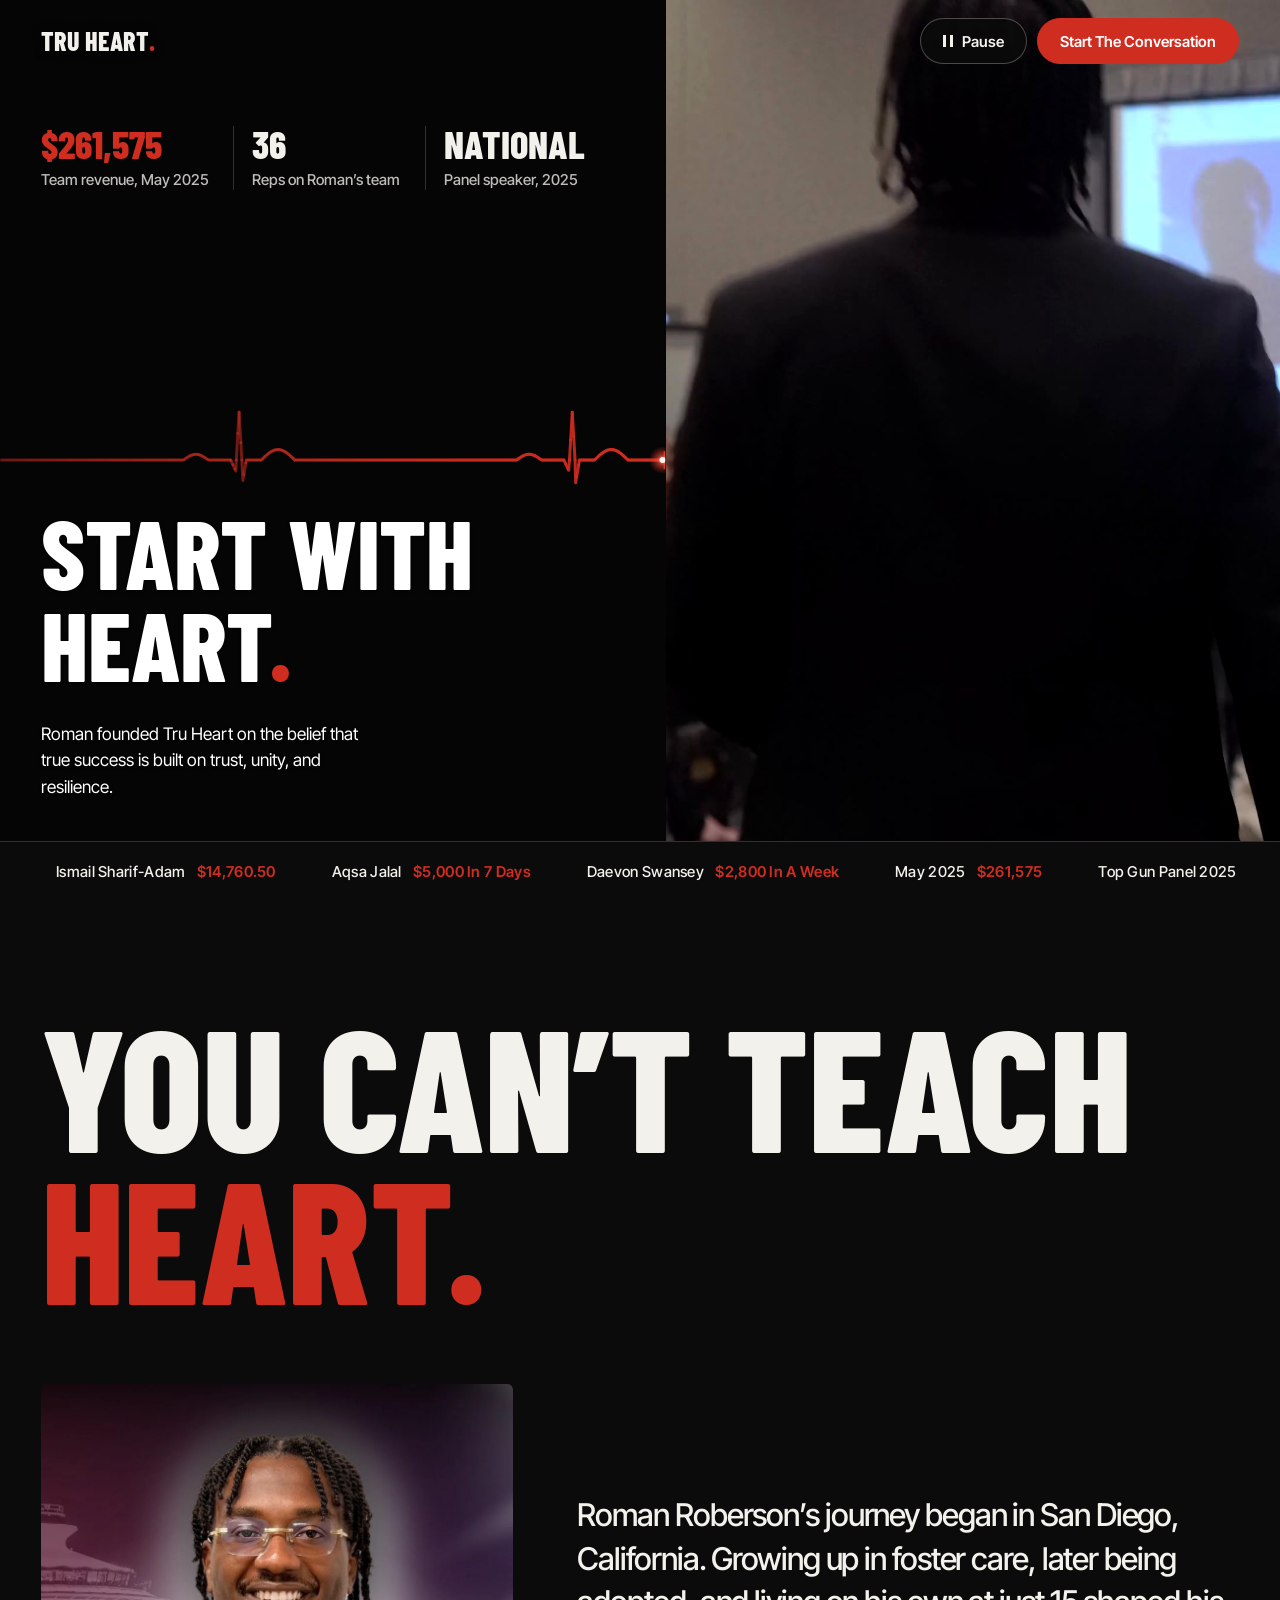
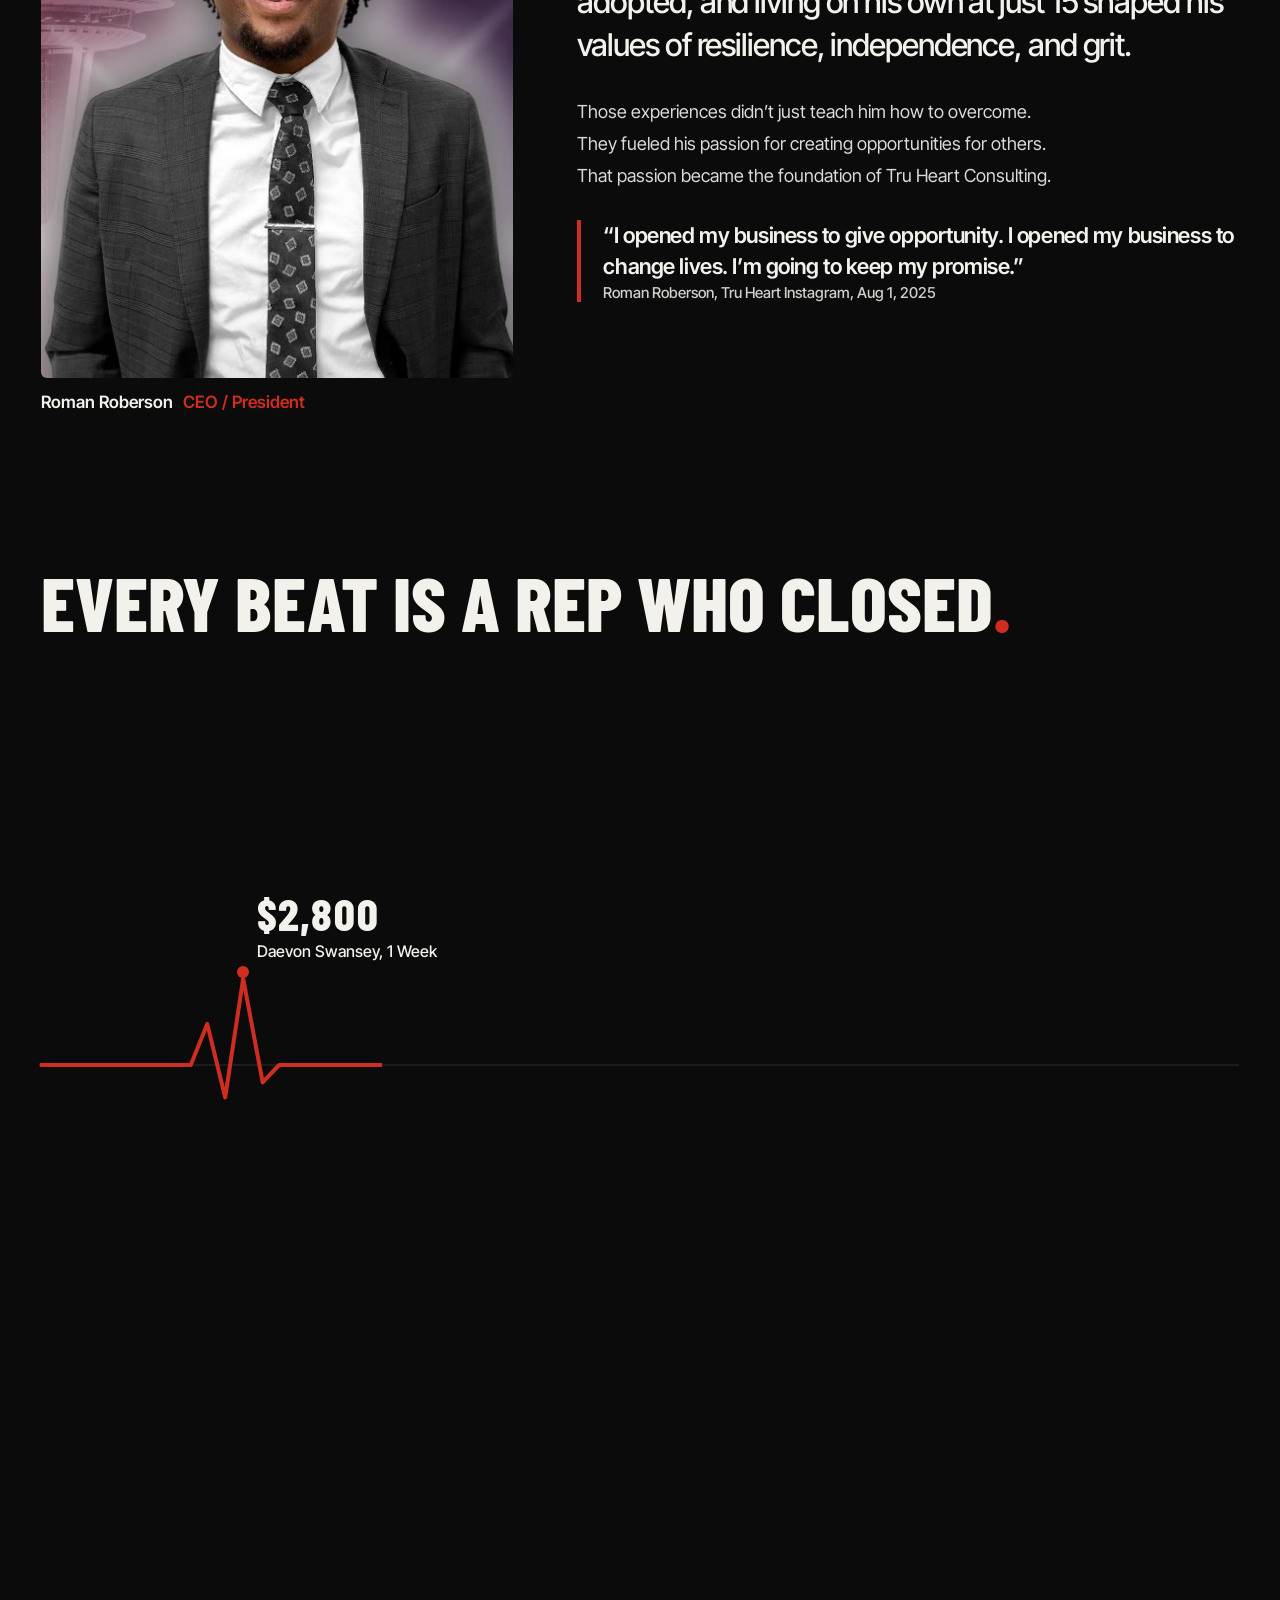
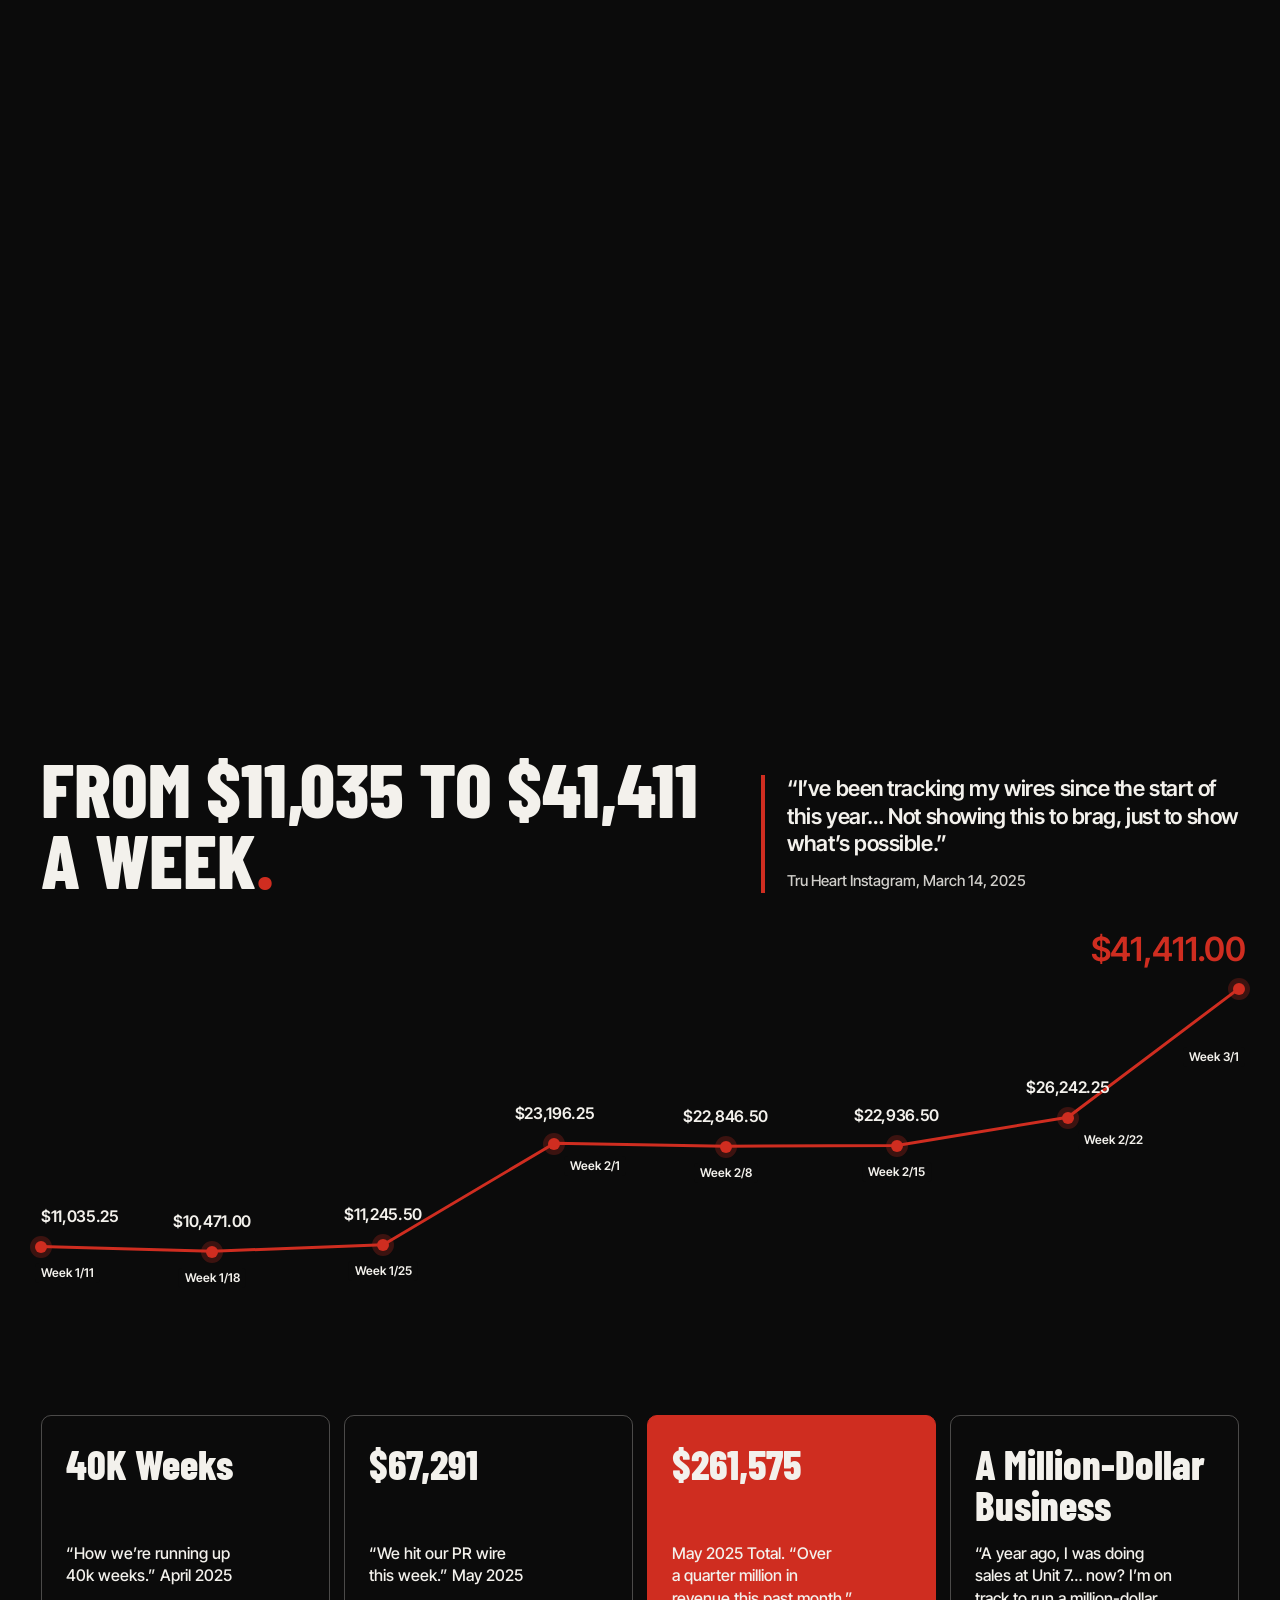
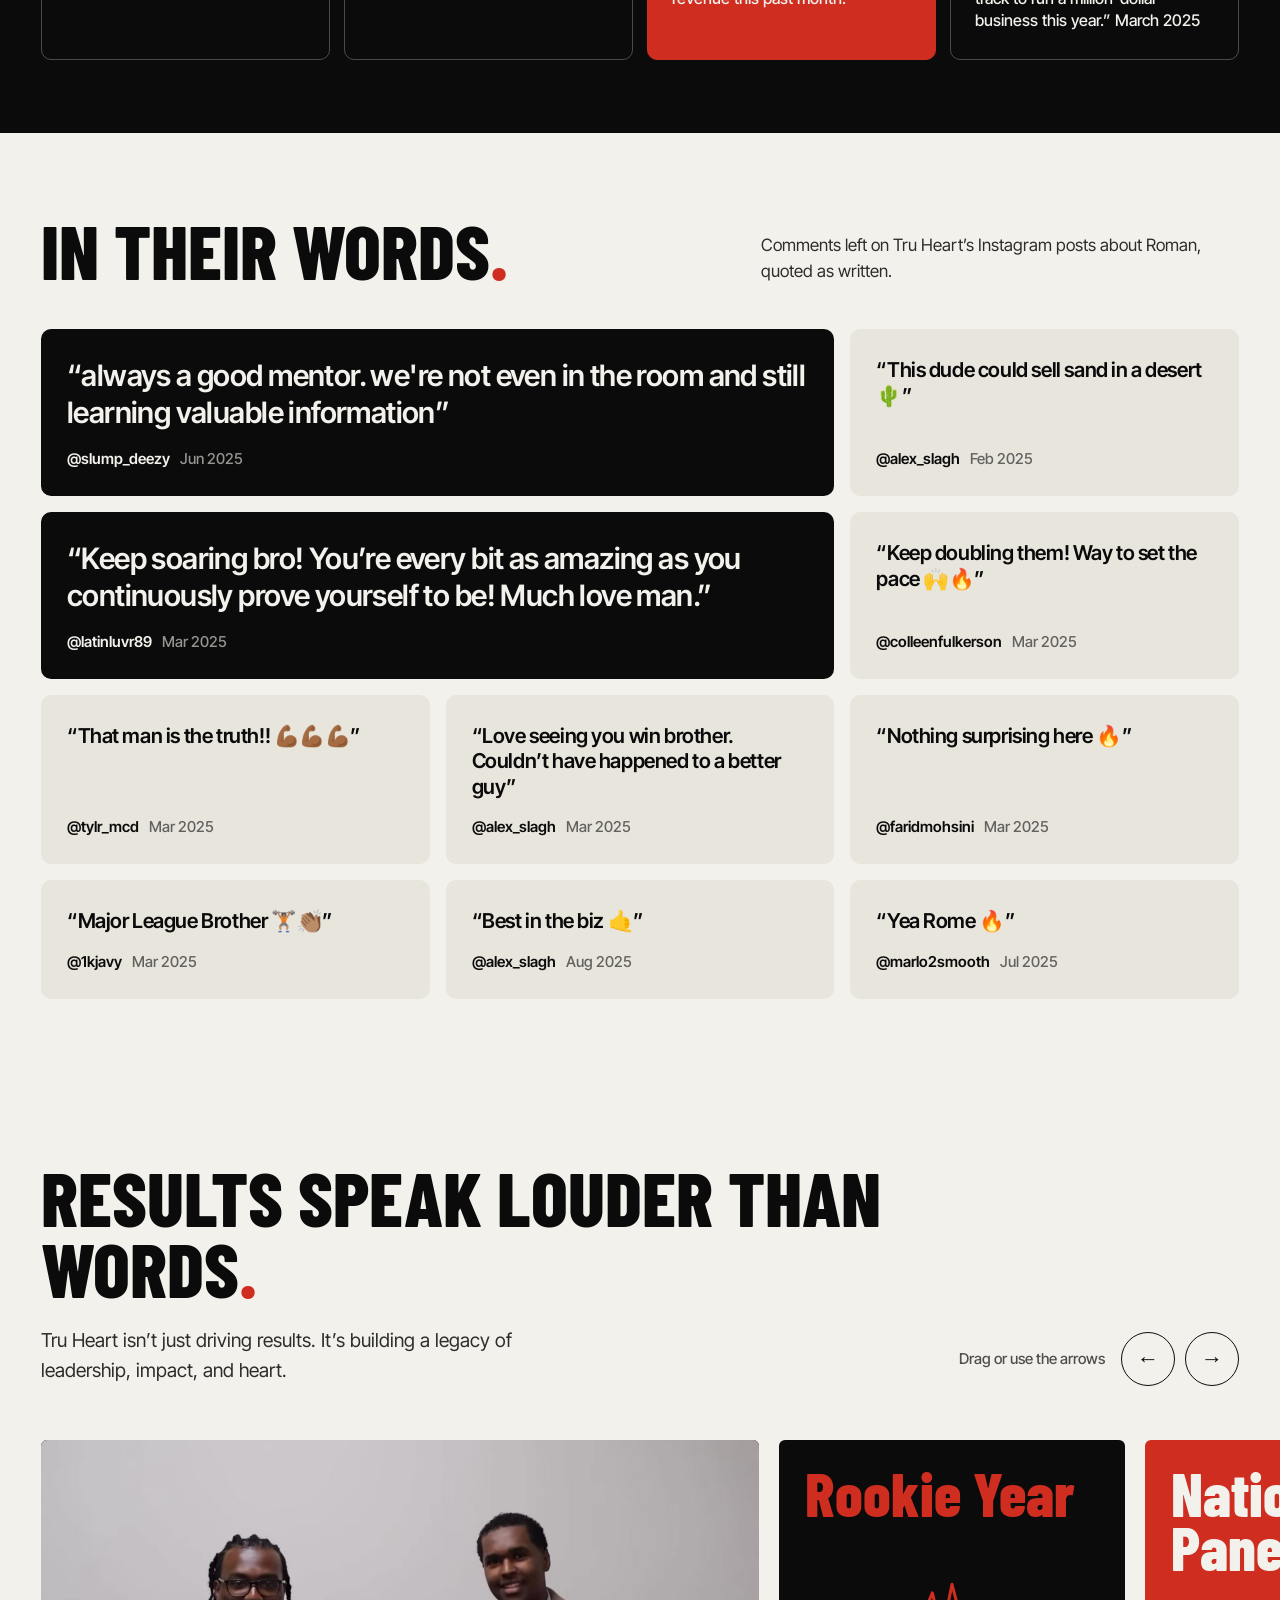
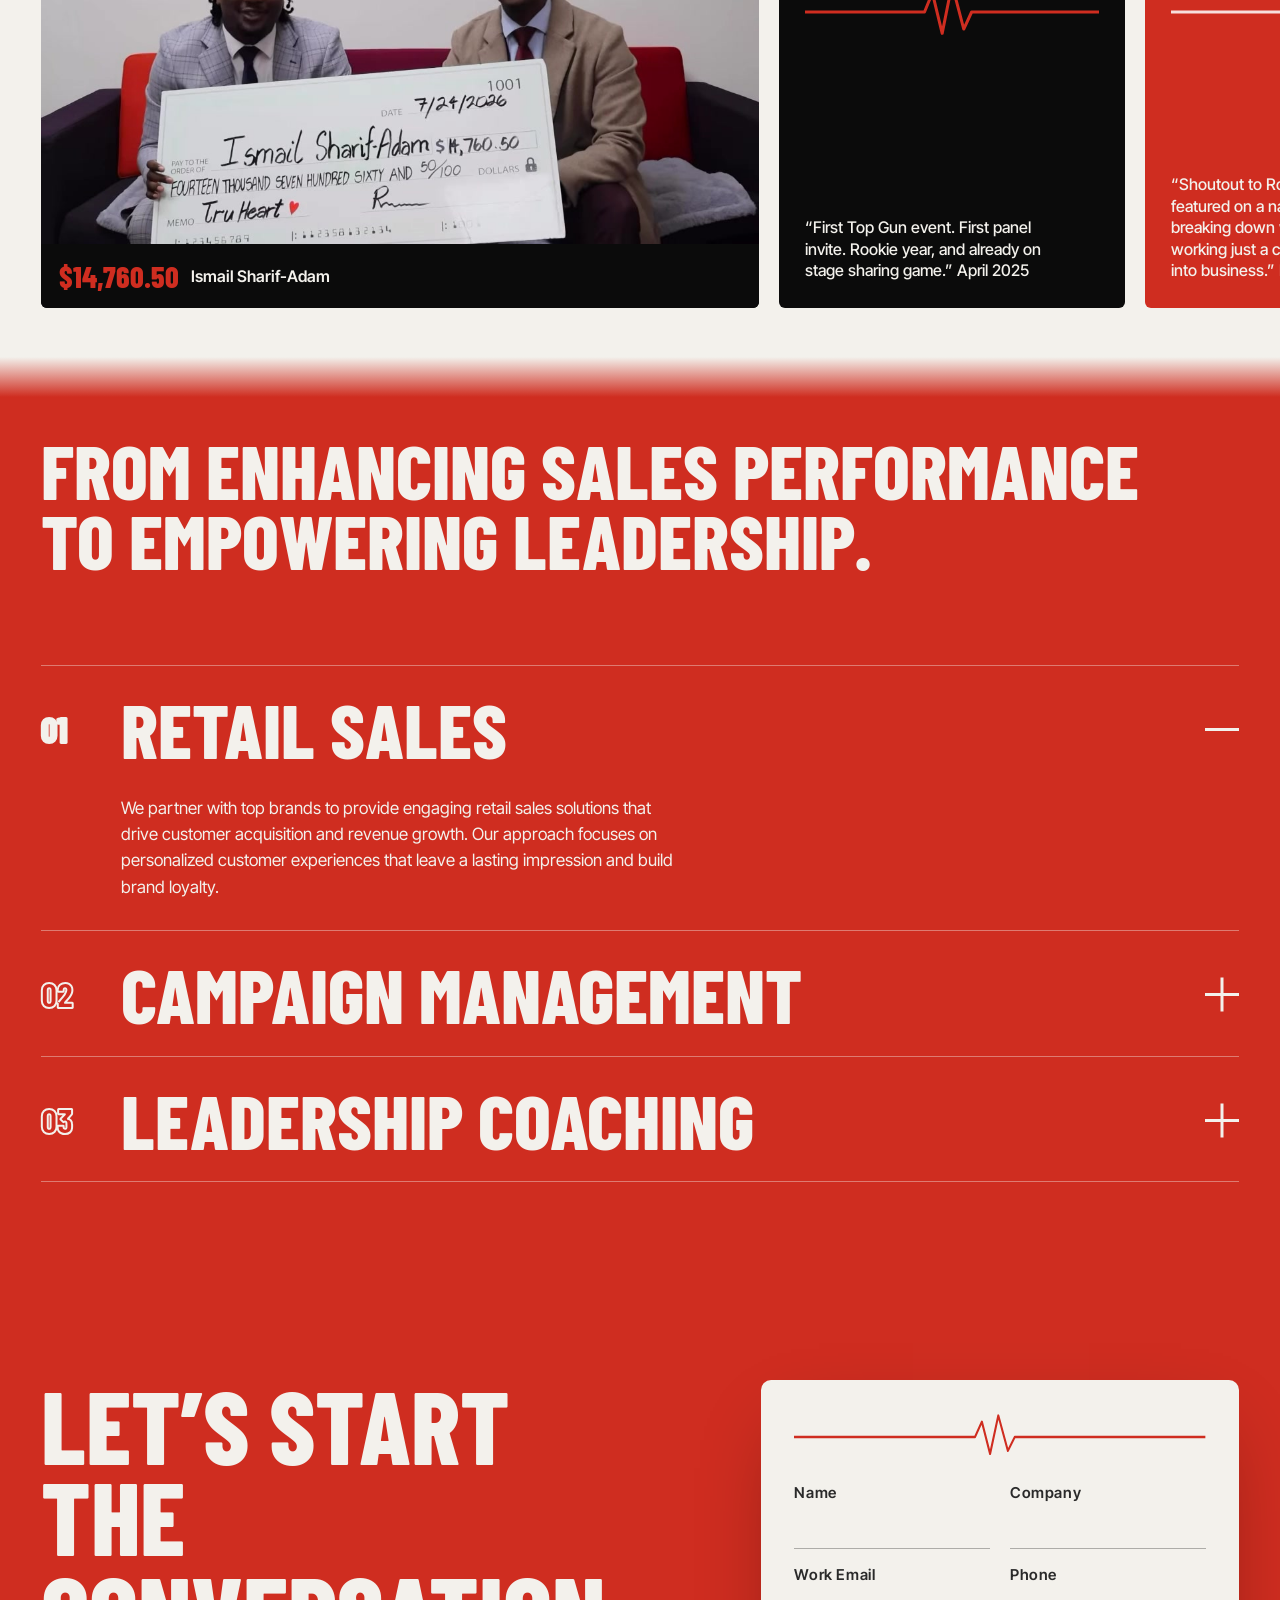
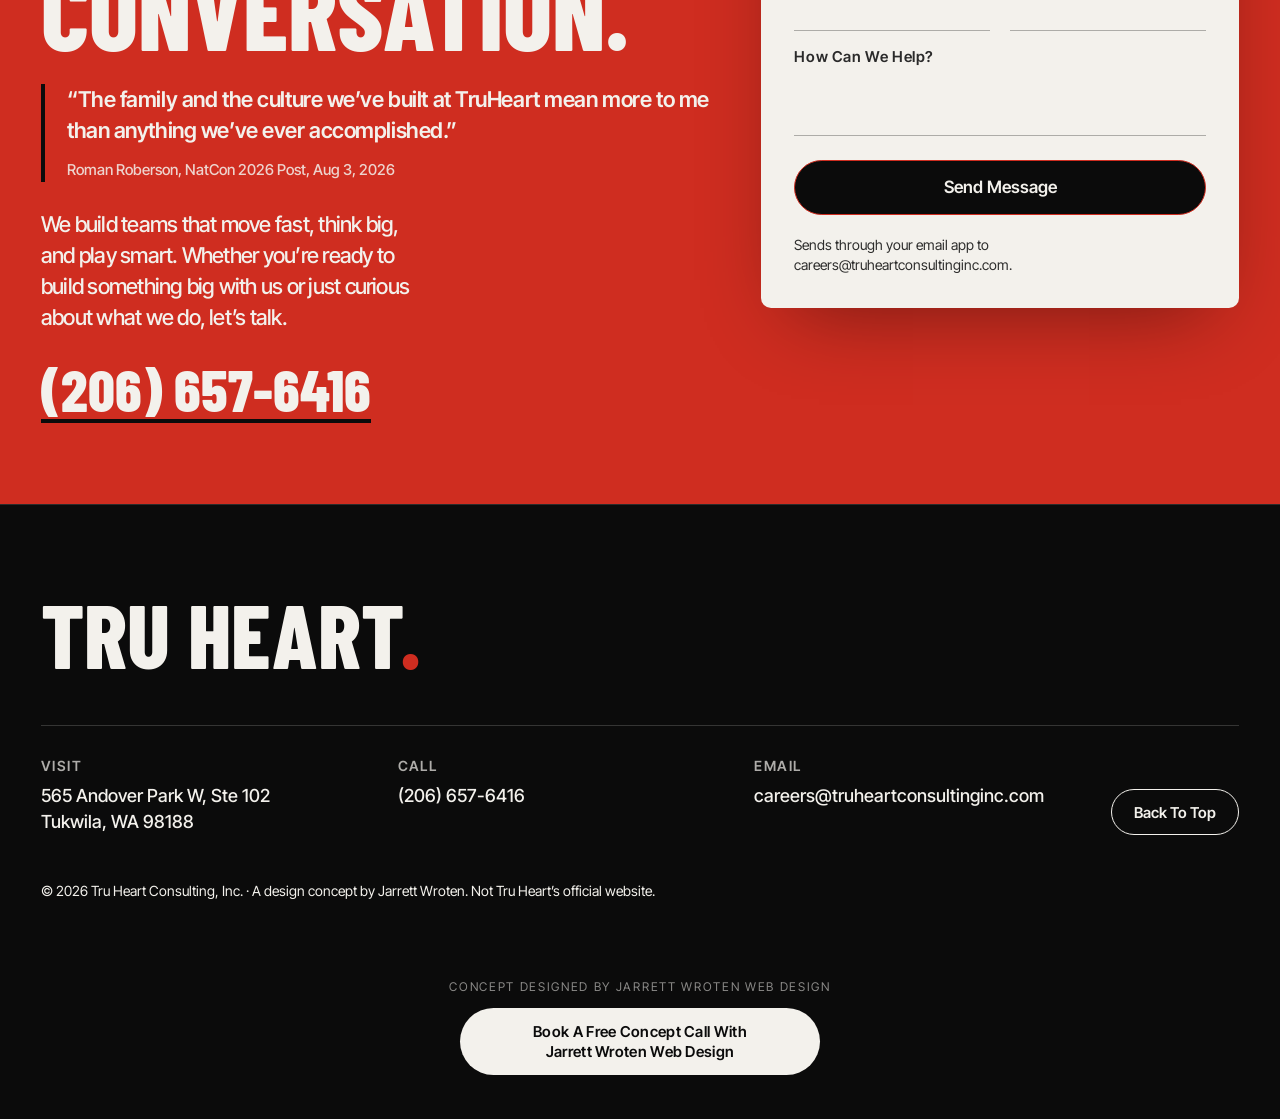
==== commit baf1382b: "r32: hero EKG edge to edge across the black panel (phone: full width), still two beats; original dra" ====
--- a/index.html
+++ b/index.html
@@ -25,7 +25,7 @@
 <meta name="theme-color" content="#0b0b0b">
 <link rel="icon" href="data:image/svg+xml,%3Csvg xmlns=%22http://www.w3.org/2000/svg%22 viewBox=%220 0 16 16%22%3E%3Ccircle cx=%228%22 cy=%228%22 r=%226%22 fill=%22%23cf2d20%22/%3E%3C/svg%3E">
 <link rel="preload" href="fonts/Display.woff2" as="font" type="font/woff2" crossorigin>
-<link rel="stylesheet" href="site.css?v=81">
+<link rel="stylesheet" href="site.css?v=82">
 <script>document.documentElement.classList.add('js');if('scrollRestoration' in history)history.scrollRestoration='manual';if(!location.hash)window.scrollTo(0,0)</script>
 </head>
 <body>
@@ -216,7 +216,7 @@
 
 <script src="vendor/gsap.min.js"></script>
 <script src="vendor/ScrollTrigger.min.js"></script>
-<script src="site.js?v=81"></script>
+<script src="site.js?v=82"></script>
 <!-- jw-book:start -->
 <style>
 .jw-book{position:relative;z-index:50;clear:both;display:flex;flex-direction:column;align-items:center;gap:12px;padding:40px 20px calc(44px + env(safe-area-inset-bottom));background:#0b0b0b;text-align:center;font-family:inherit;margin:0}
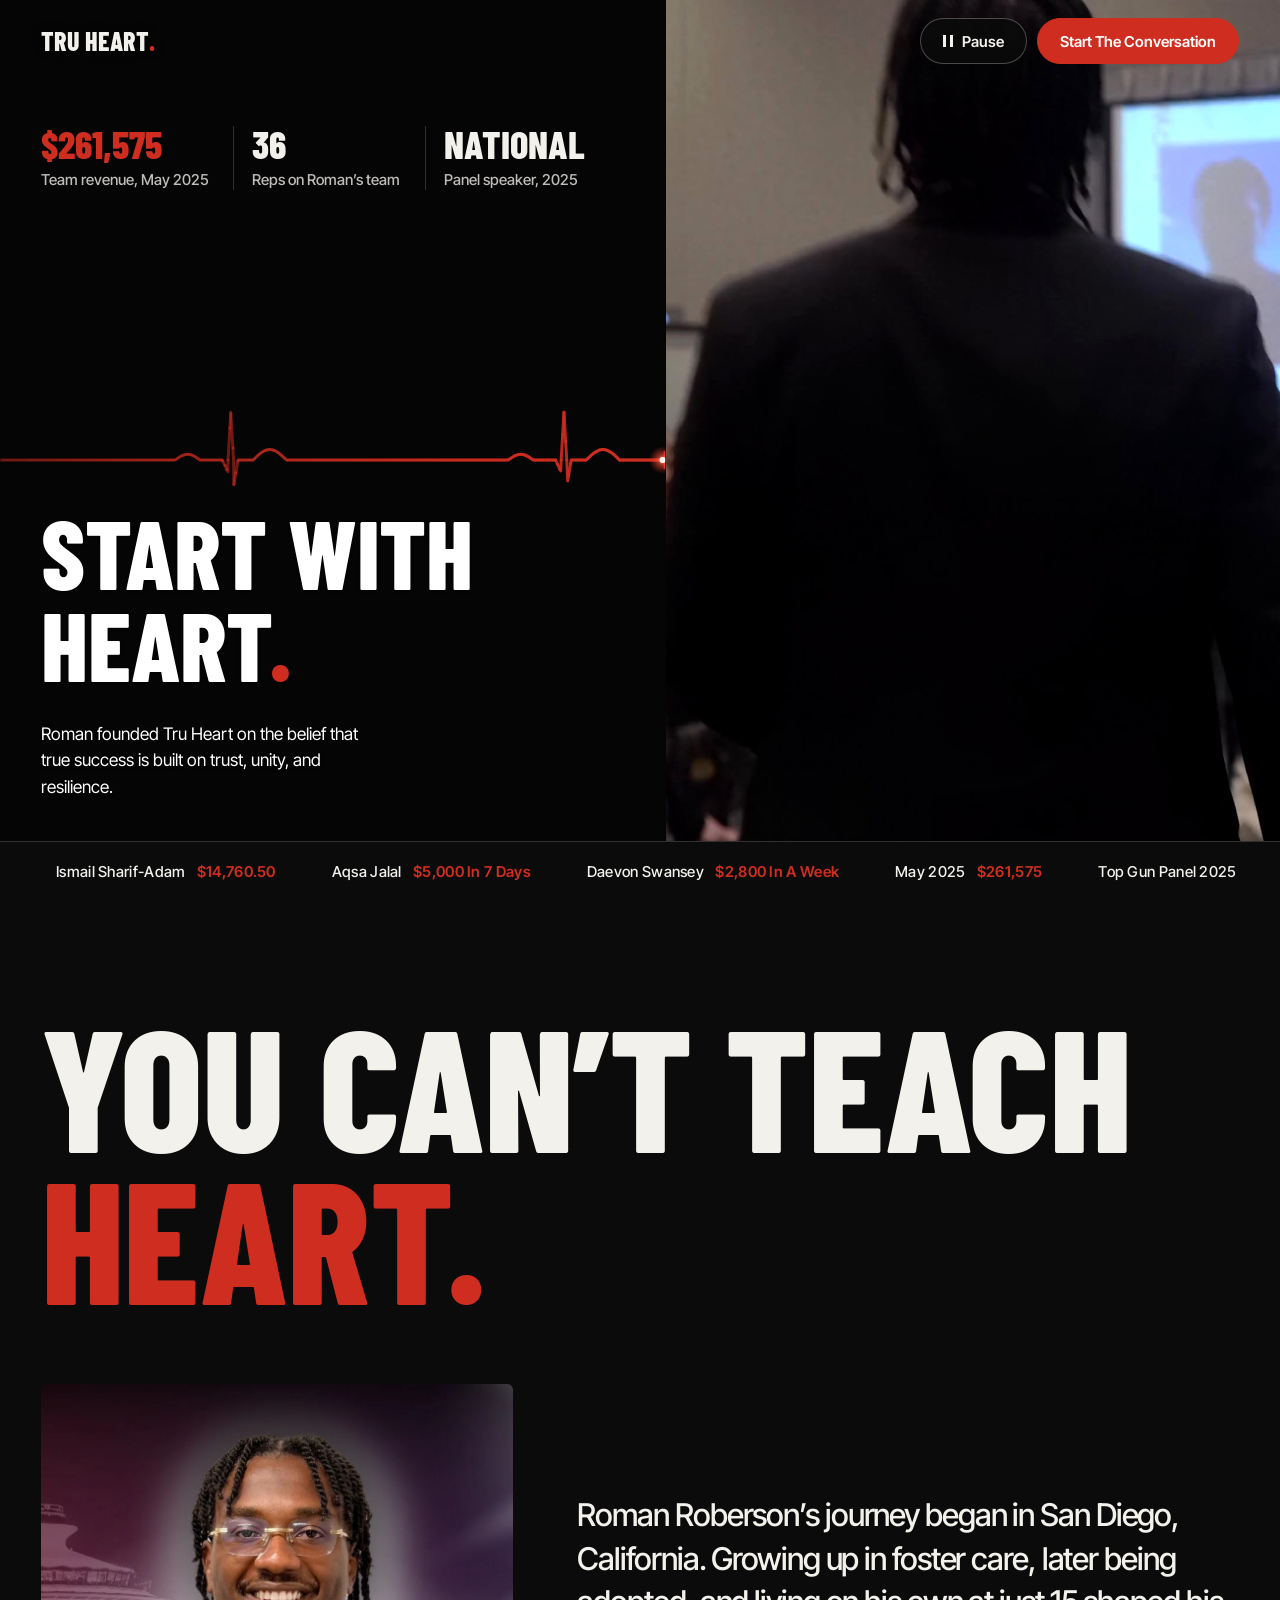
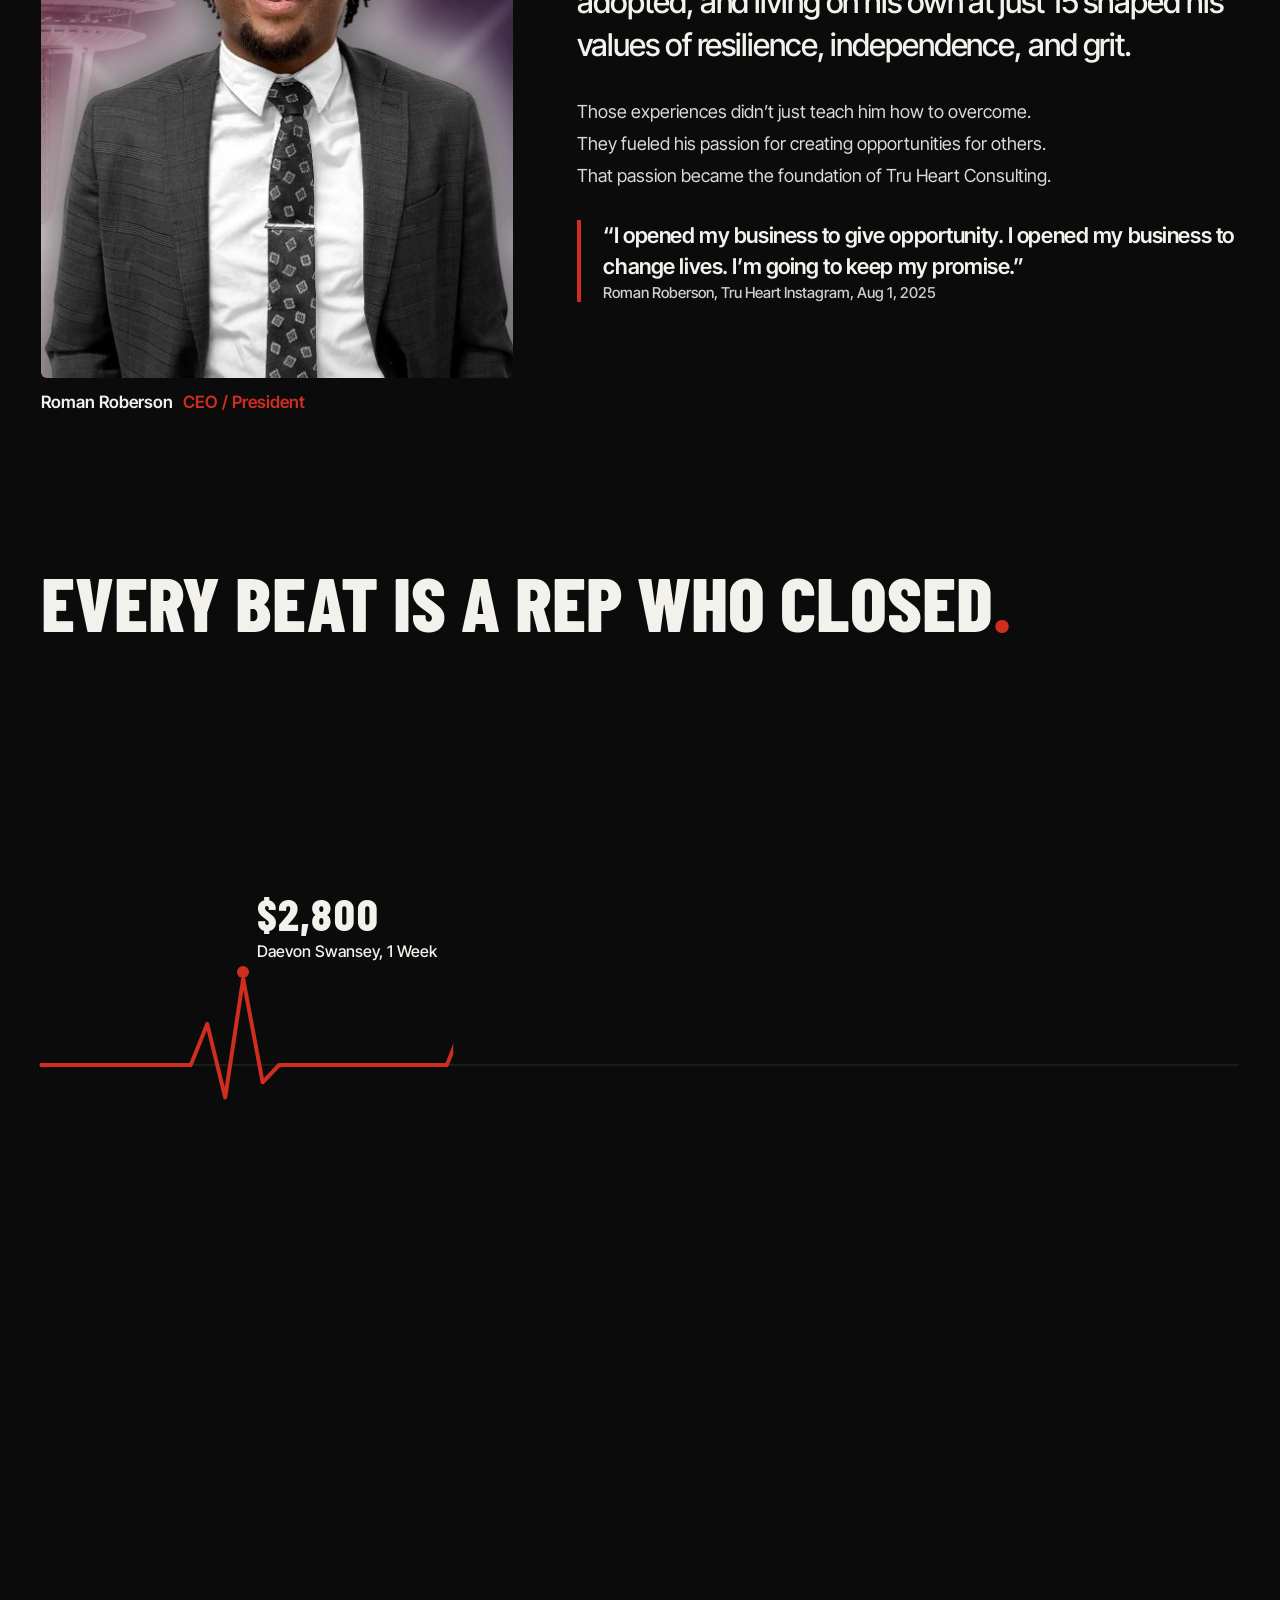
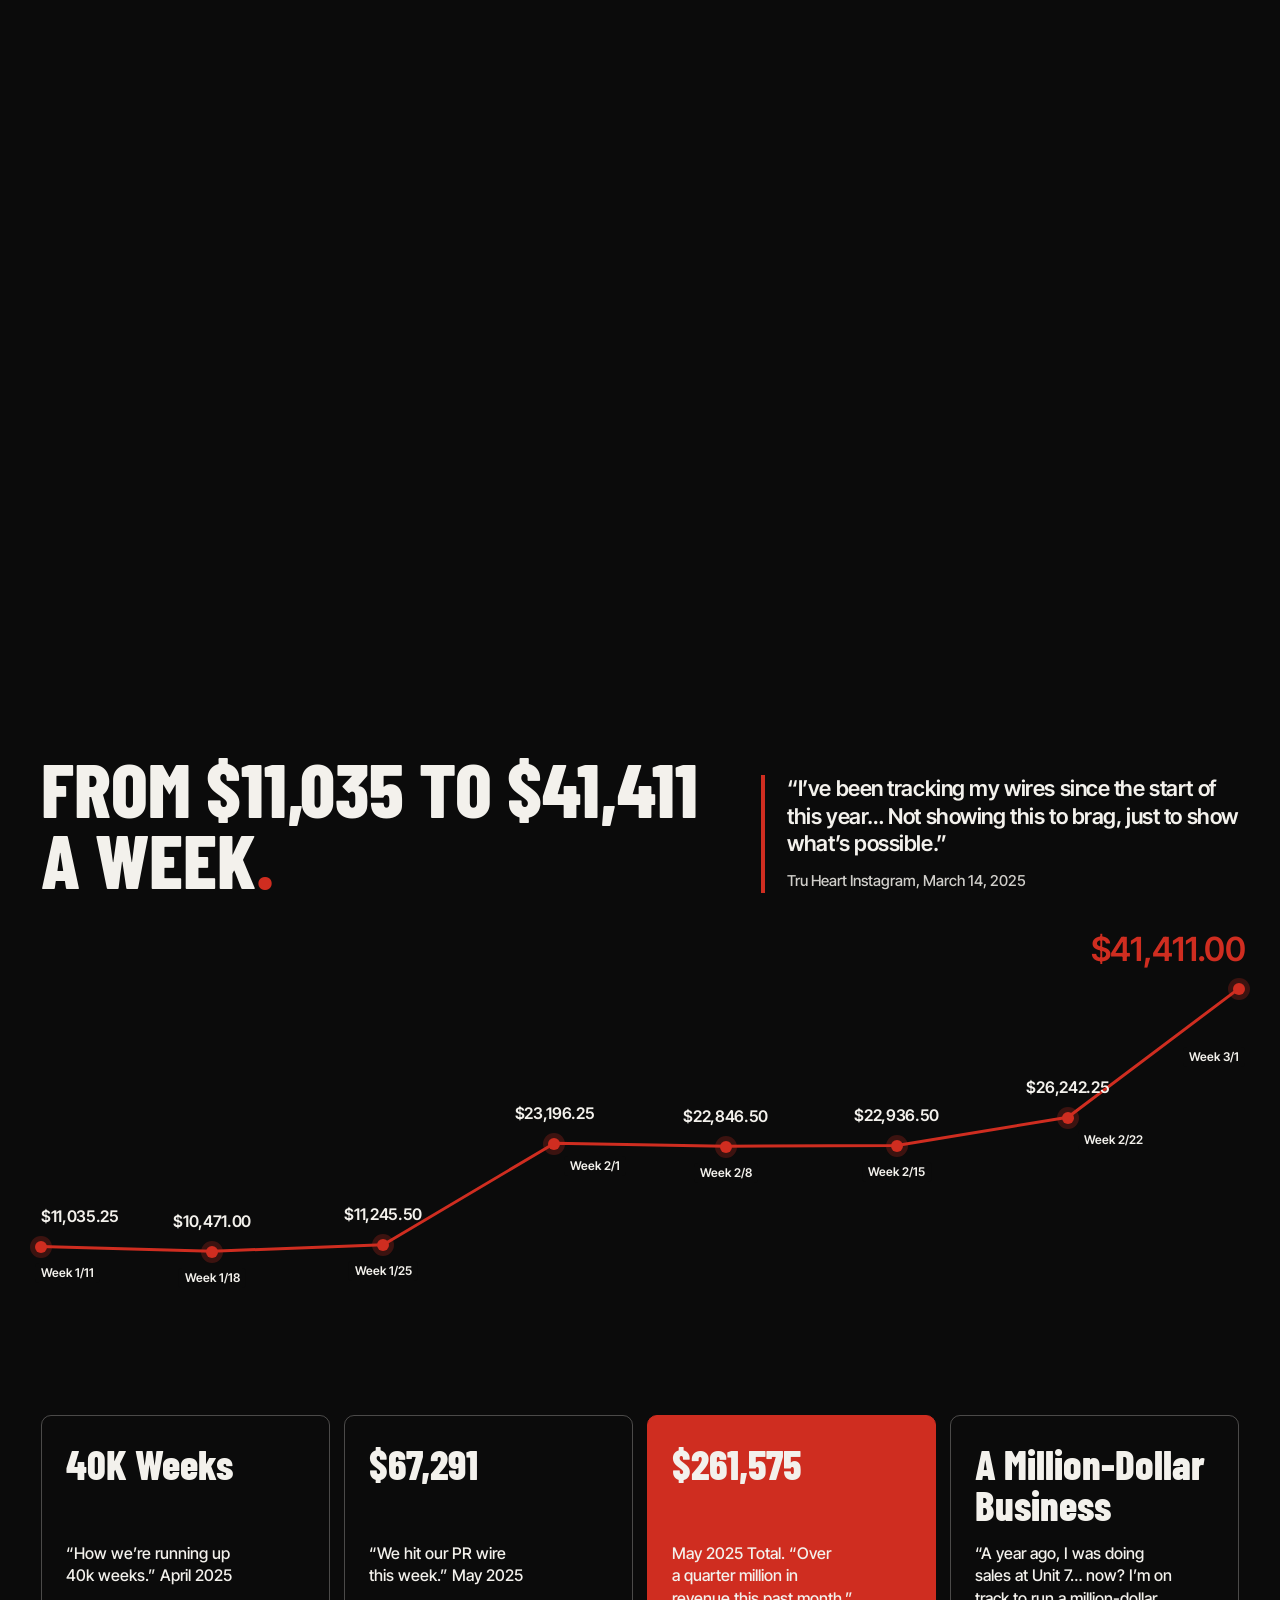
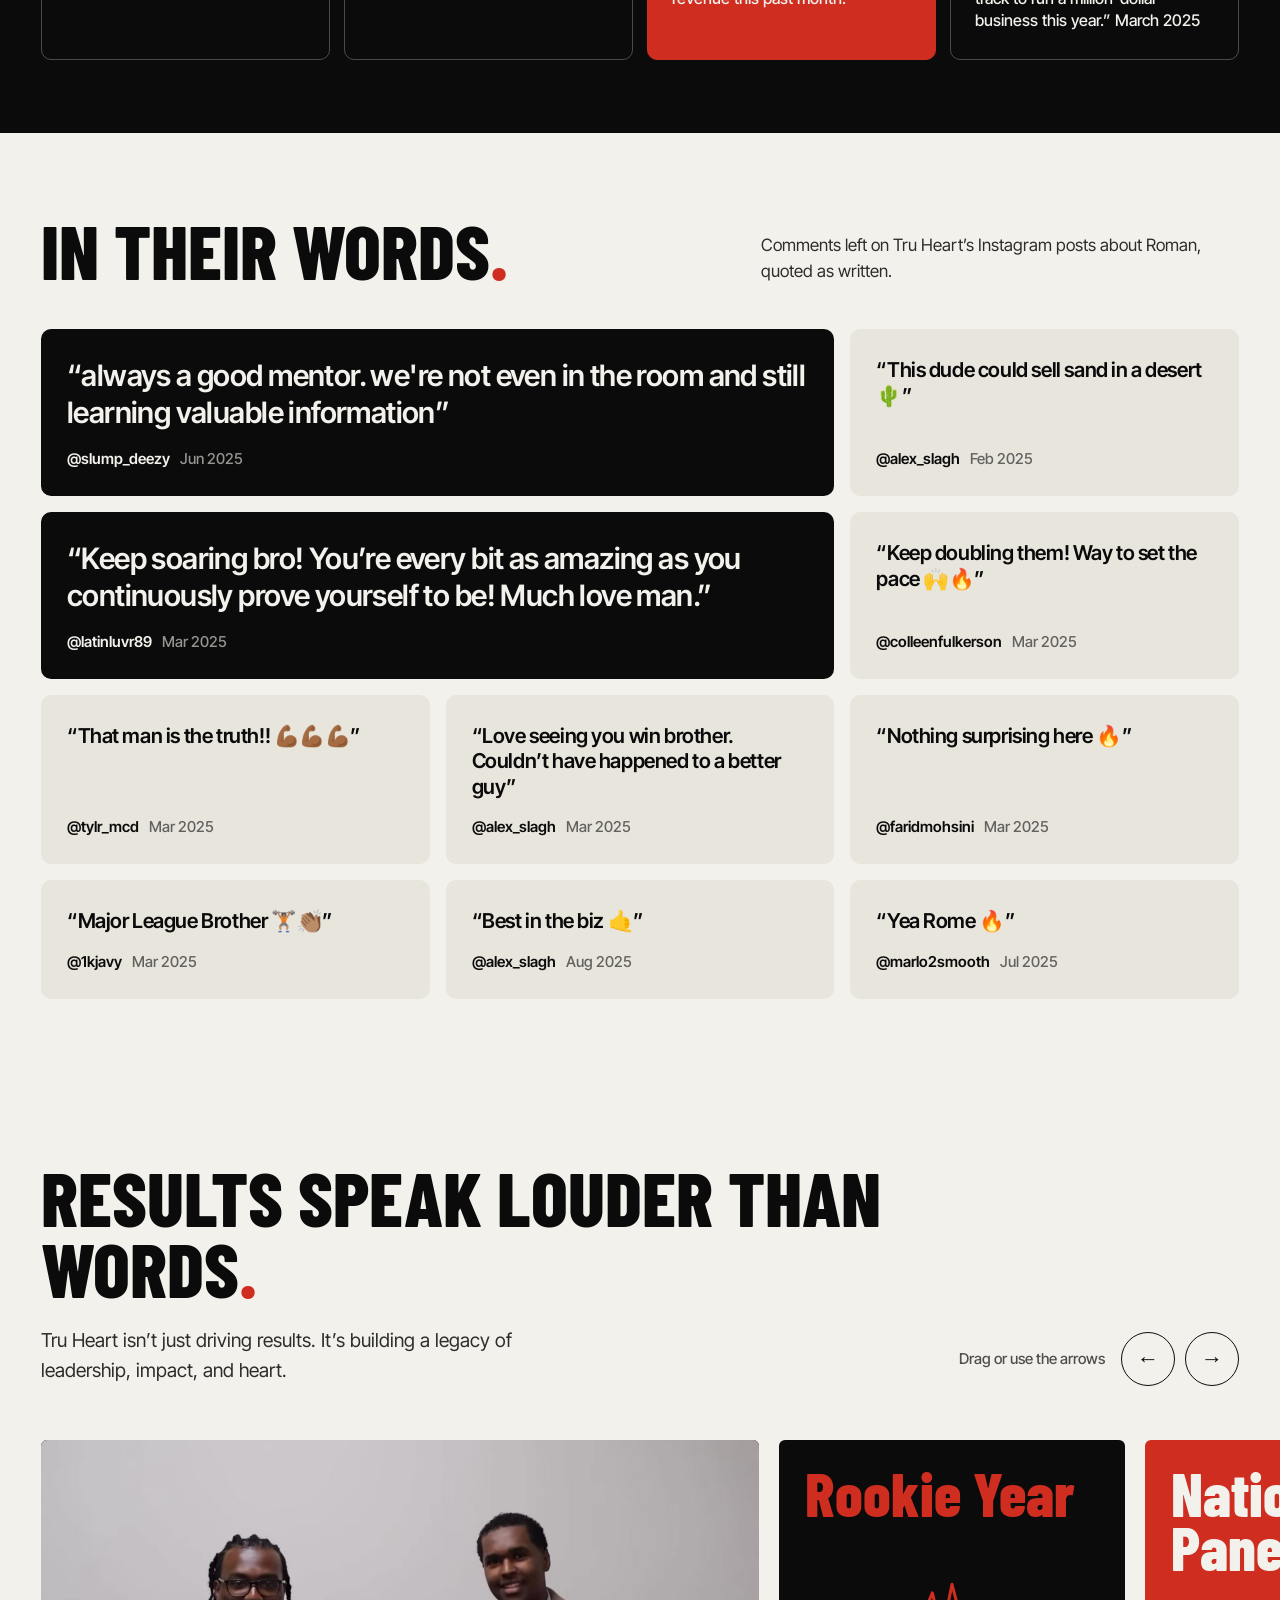
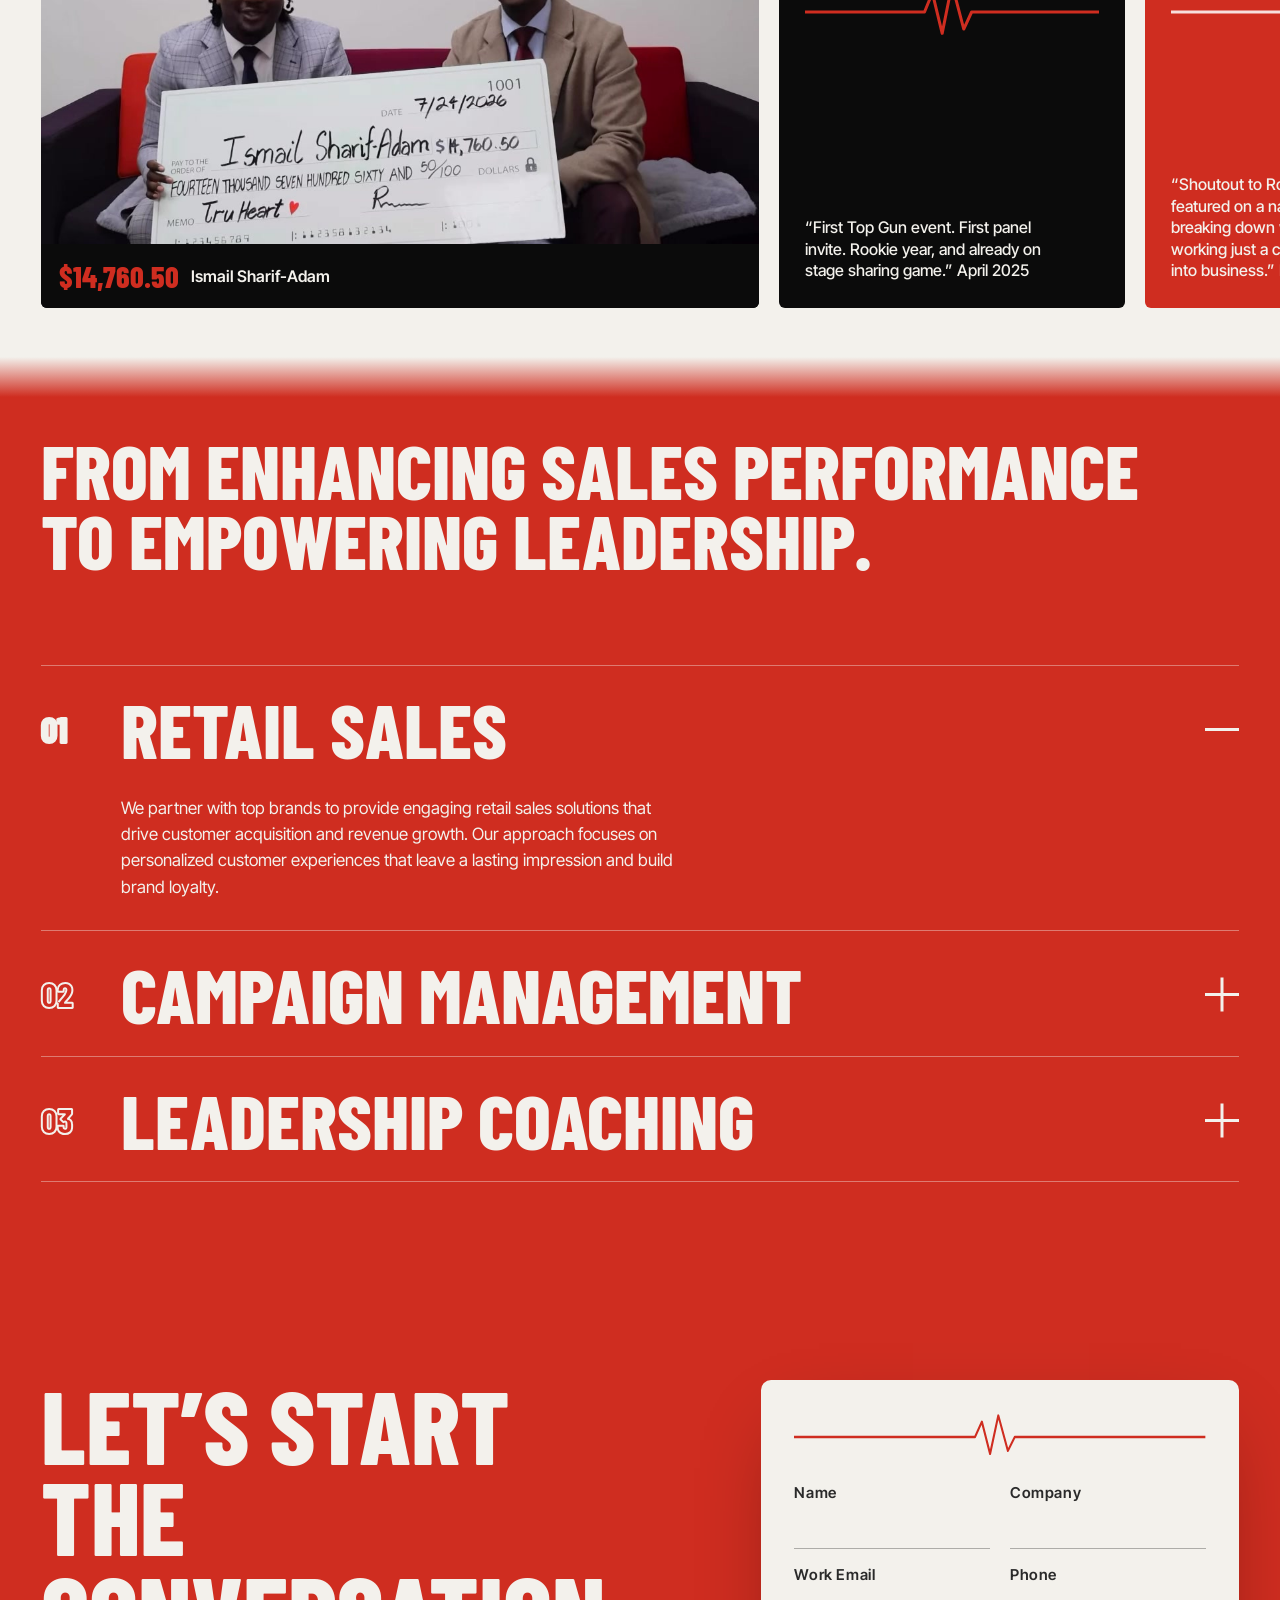
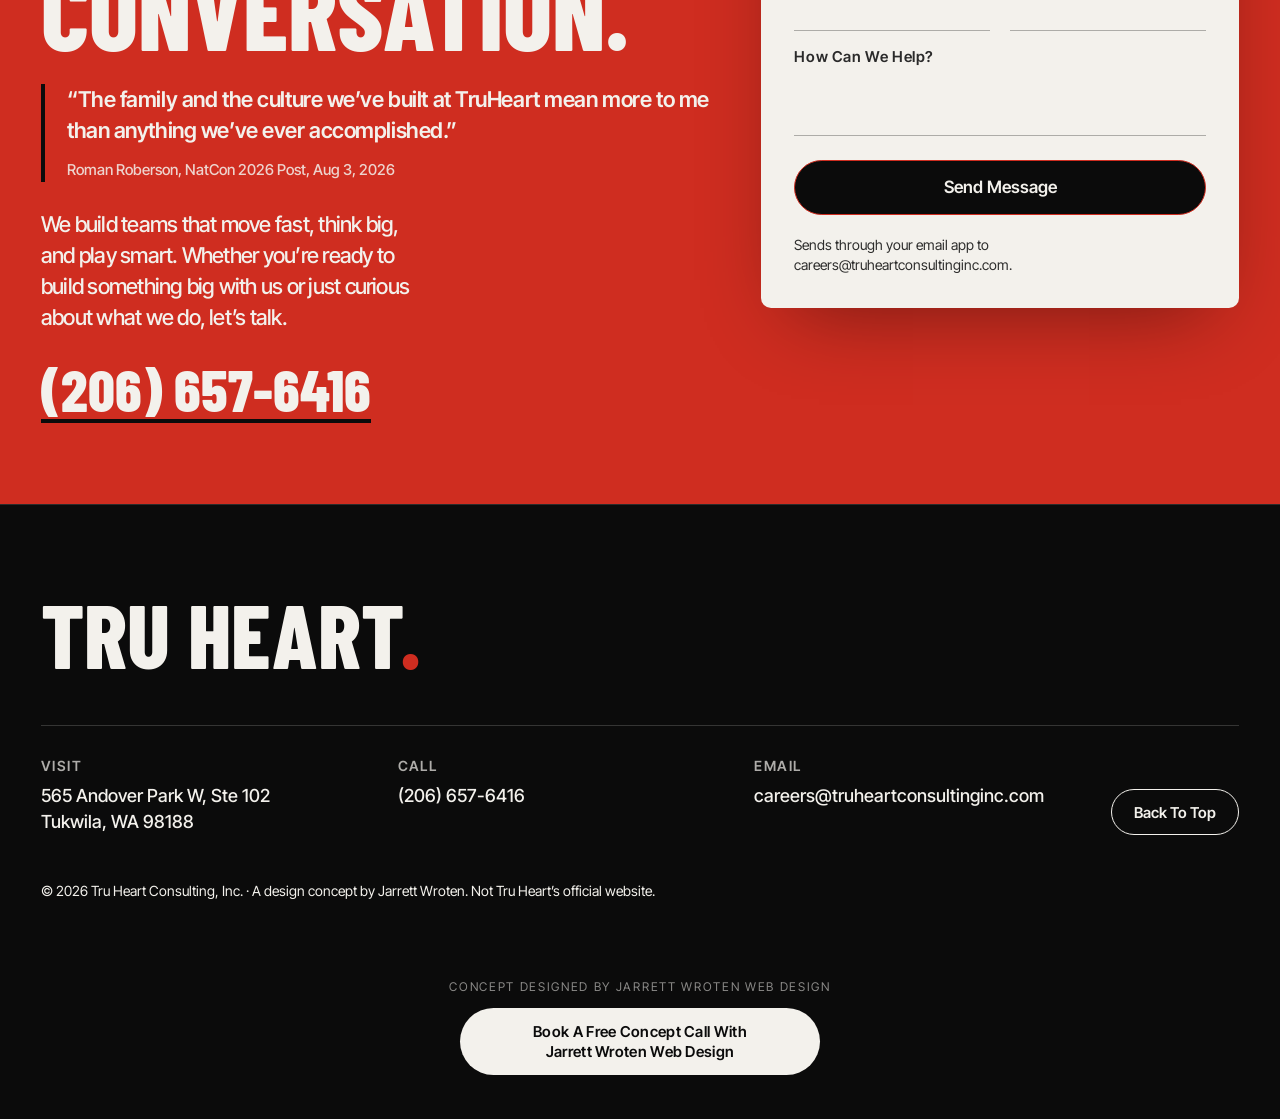
==== commit c502a172: "r33: phone (<640px) hero EKG sits in the black band directly above the headline, same spike size, tw" ====
--- a/index.html
+++ b/index.html
@@ -25,7 +25,7 @@
 <meta name="theme-color" content="#0b0b0b">
 <link rel="icon" href="data:image/svg+xml,%3Csvg xmlns=%22http://www.w3.org/2000/svg%22 viewBox=%220 0 16 16%22%3E%3Ccircle cx=%228%22 cy=%228%22 r=%226%22 fill=%22%23cf2d20%22/%3E%3C/svg%3E">
 <link rel="preload" href="fonts/Display.woff2" as="font" type="font/woff2" crossorigin>
-<link rel="stylesheet" href="site.css?v=82">
+<link rel="stylesheet" href="site.css?v=83">
 <script>document.documentElement.classList.add('js');if('scrollRestoration' in history)history.scrollRestoration='manual';if(!location.hash)window.scrollTo(0,0)</script>
 </head>
 <body>
@@ -216,7 +216,7 @@
 
 <script src="vendor/gsap.min.js"></script>
 <script src="vendor/ScrollTrigger.min.js"></script>
-<script src="site.js?v=82"></script>
+<script src="site.js?v=83"></script>
 <!-- jw-book:start -->
 <style>
 .jw-book{position:relative;z-index:50;clear:both;display:flex;flex-direction:column;align-items:center;gap:12px;padding:40px 20px calc(44px + env(safe-area-inset-bottom));background:#0b0b0b;text-align:center;font-family:inherit;margin:0}
--- a/site.css
+++ b/site.css
@@ -1090,3 +1090,5 @@
  .hero .hero-grid{padding-top:var(--hg)!important}
 }
 @media (min-width:640px) and (max-width:900px){.hero .hero-film{height:min(calc(520px*720/612),calc(100svh - 56px - var(--hg) - var(--hf)*2.05 - var(--hm)))!important}}
+/* r33: phone - the heartbeat sits in the black band directly above the headline; band sized to the full trace */
+@media (max-width:639px){.hero{--hg:calc(19.5vw + 12px)}}
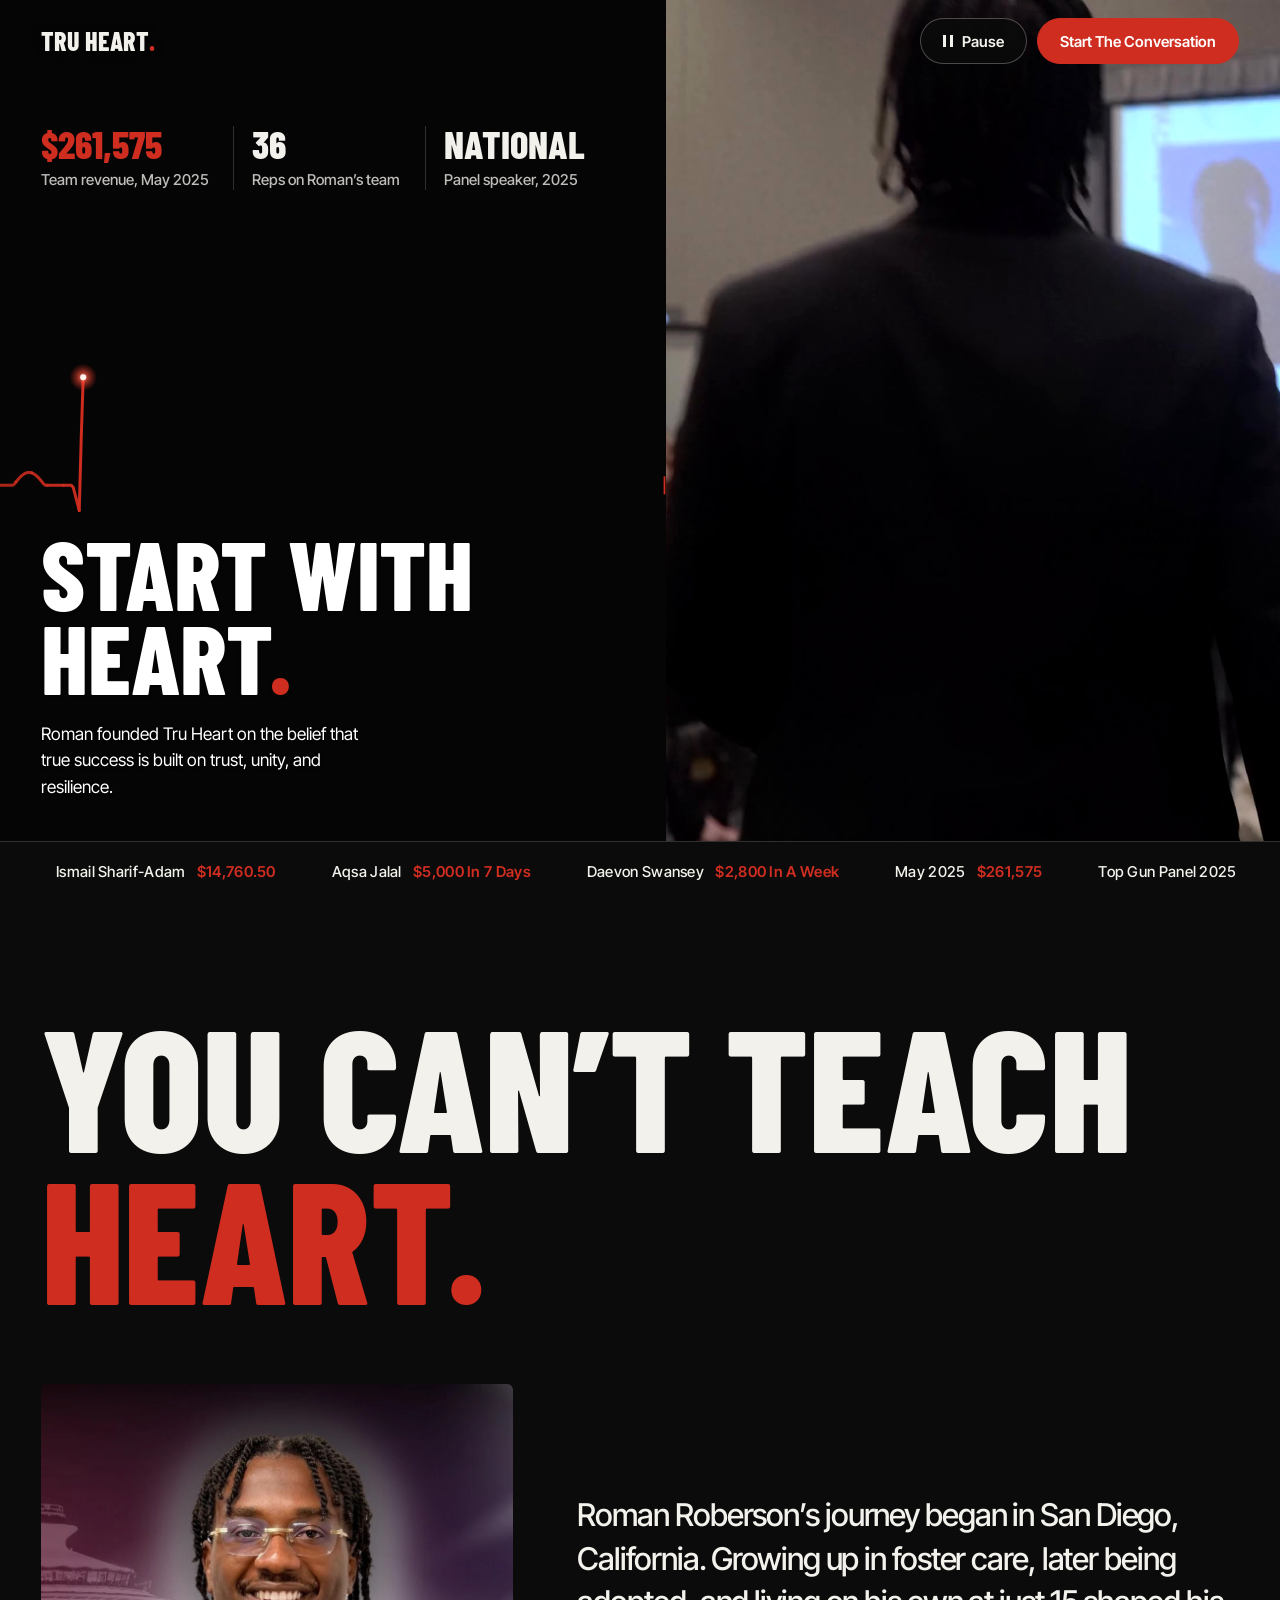
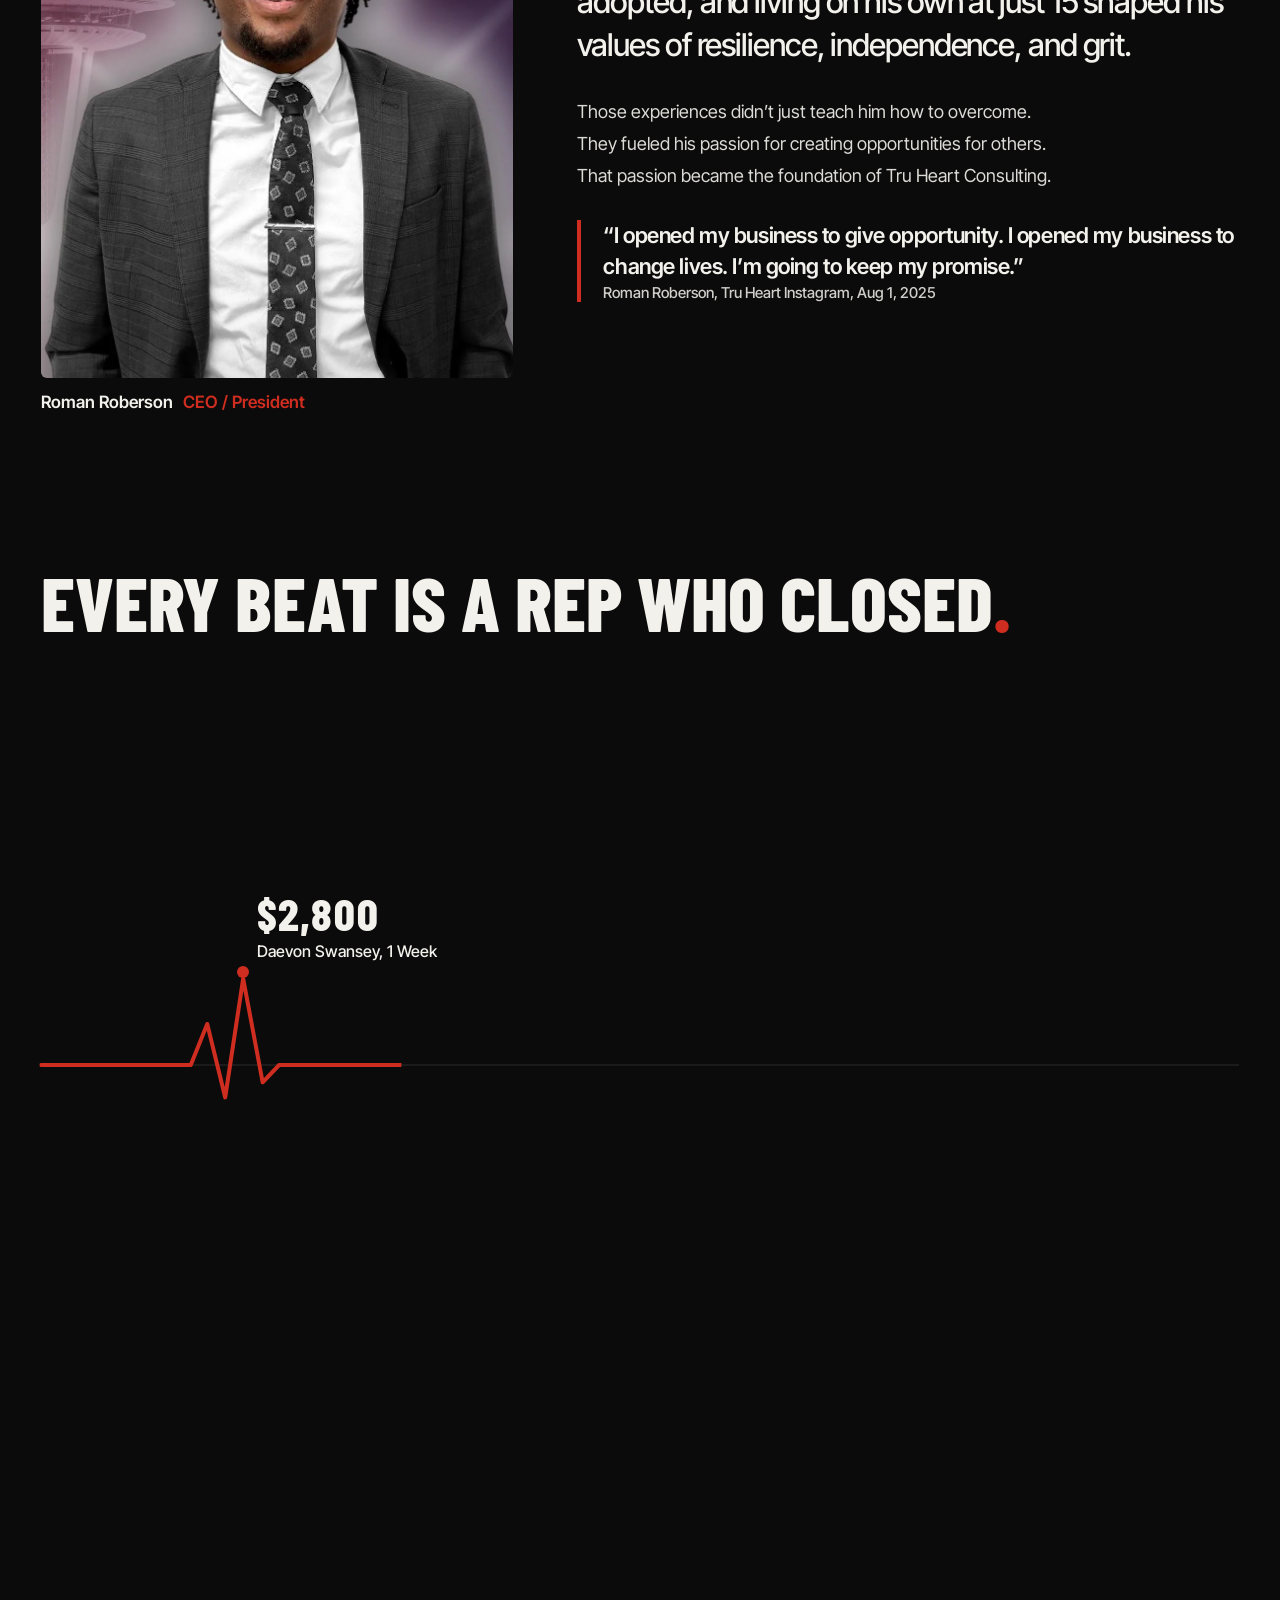
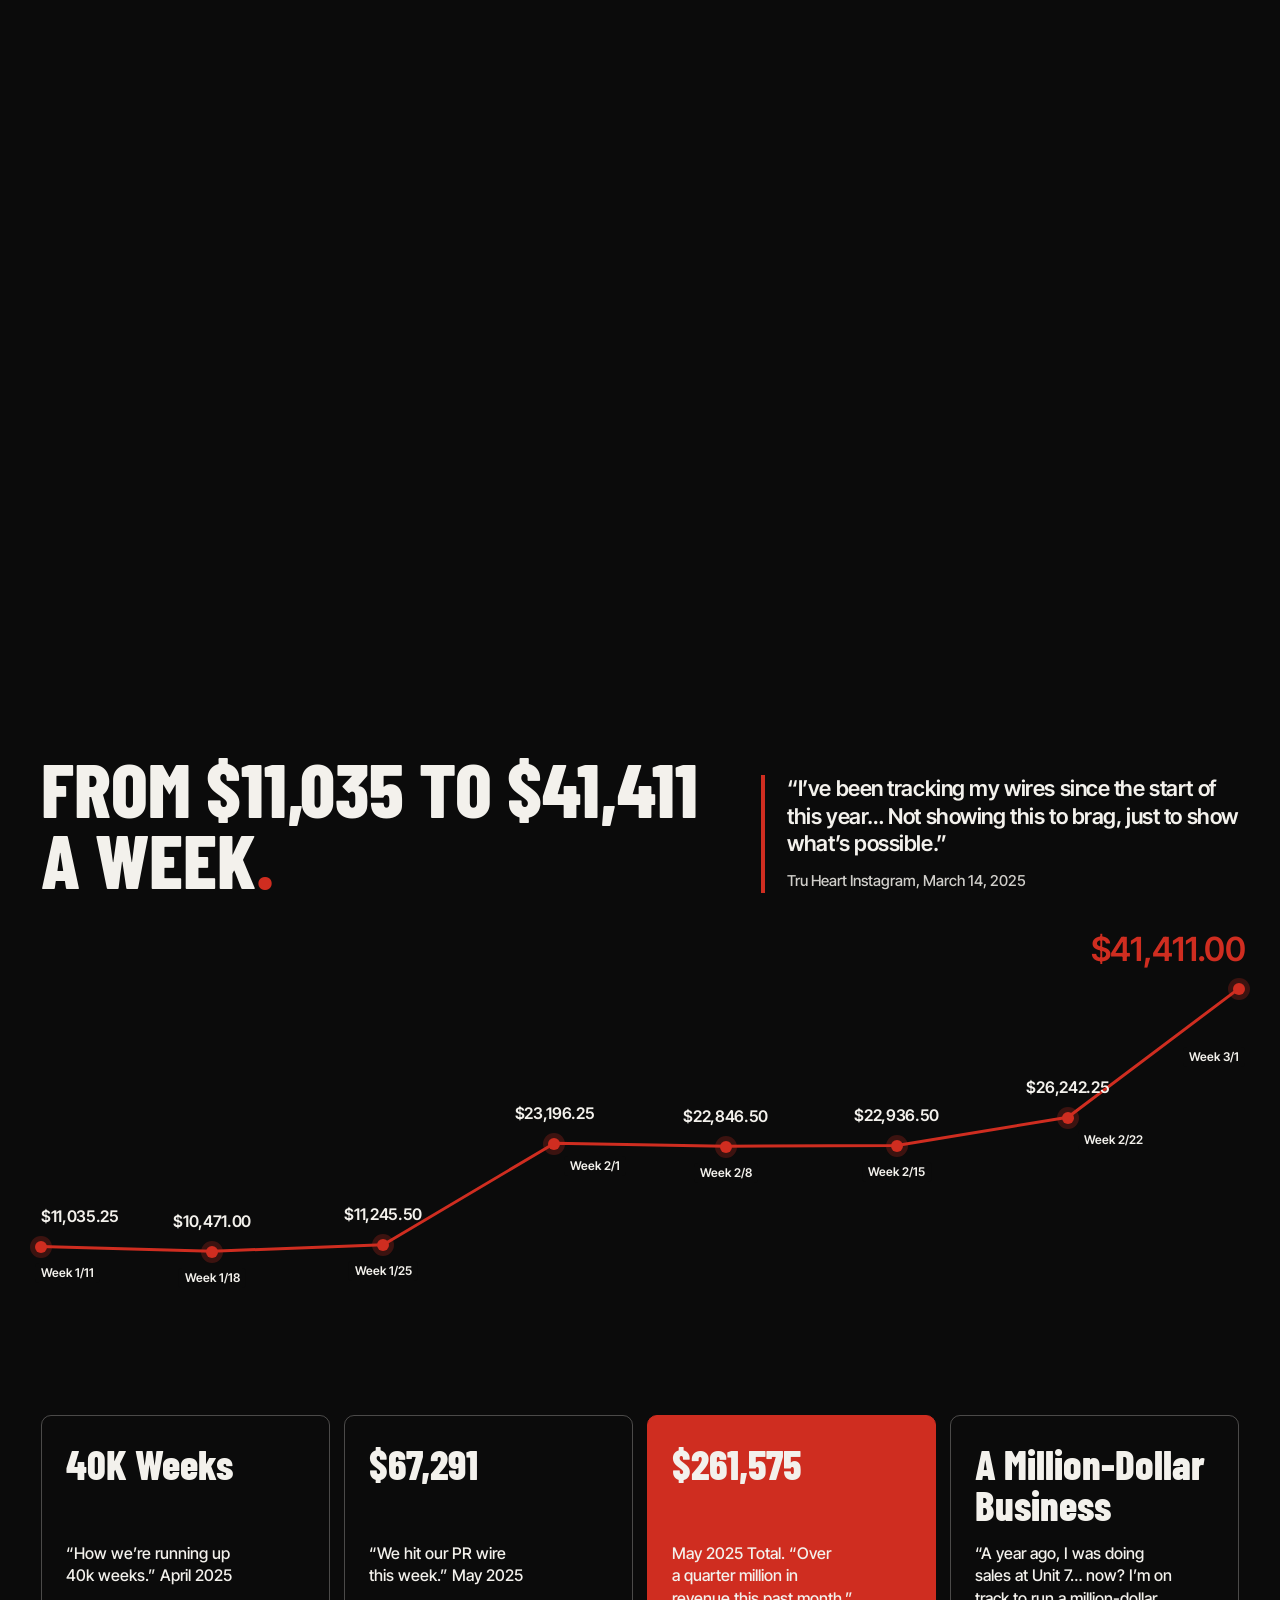
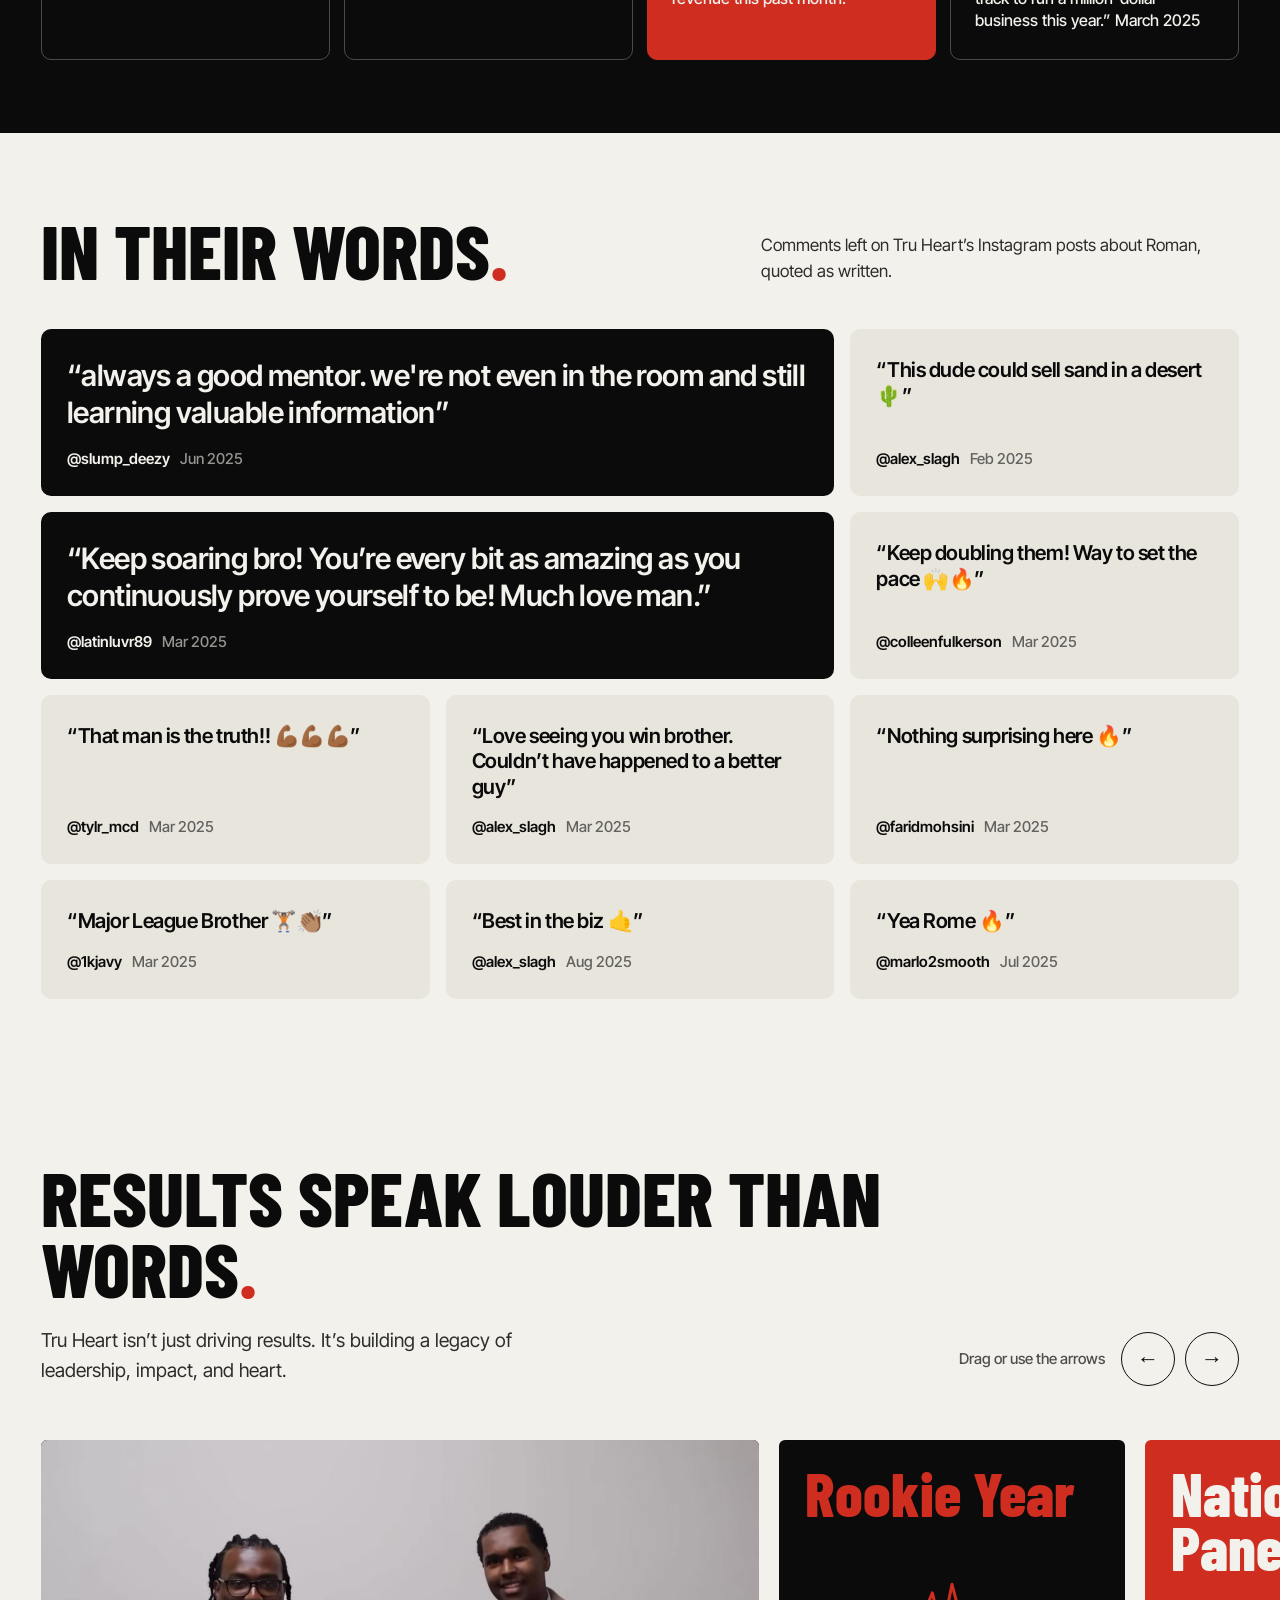
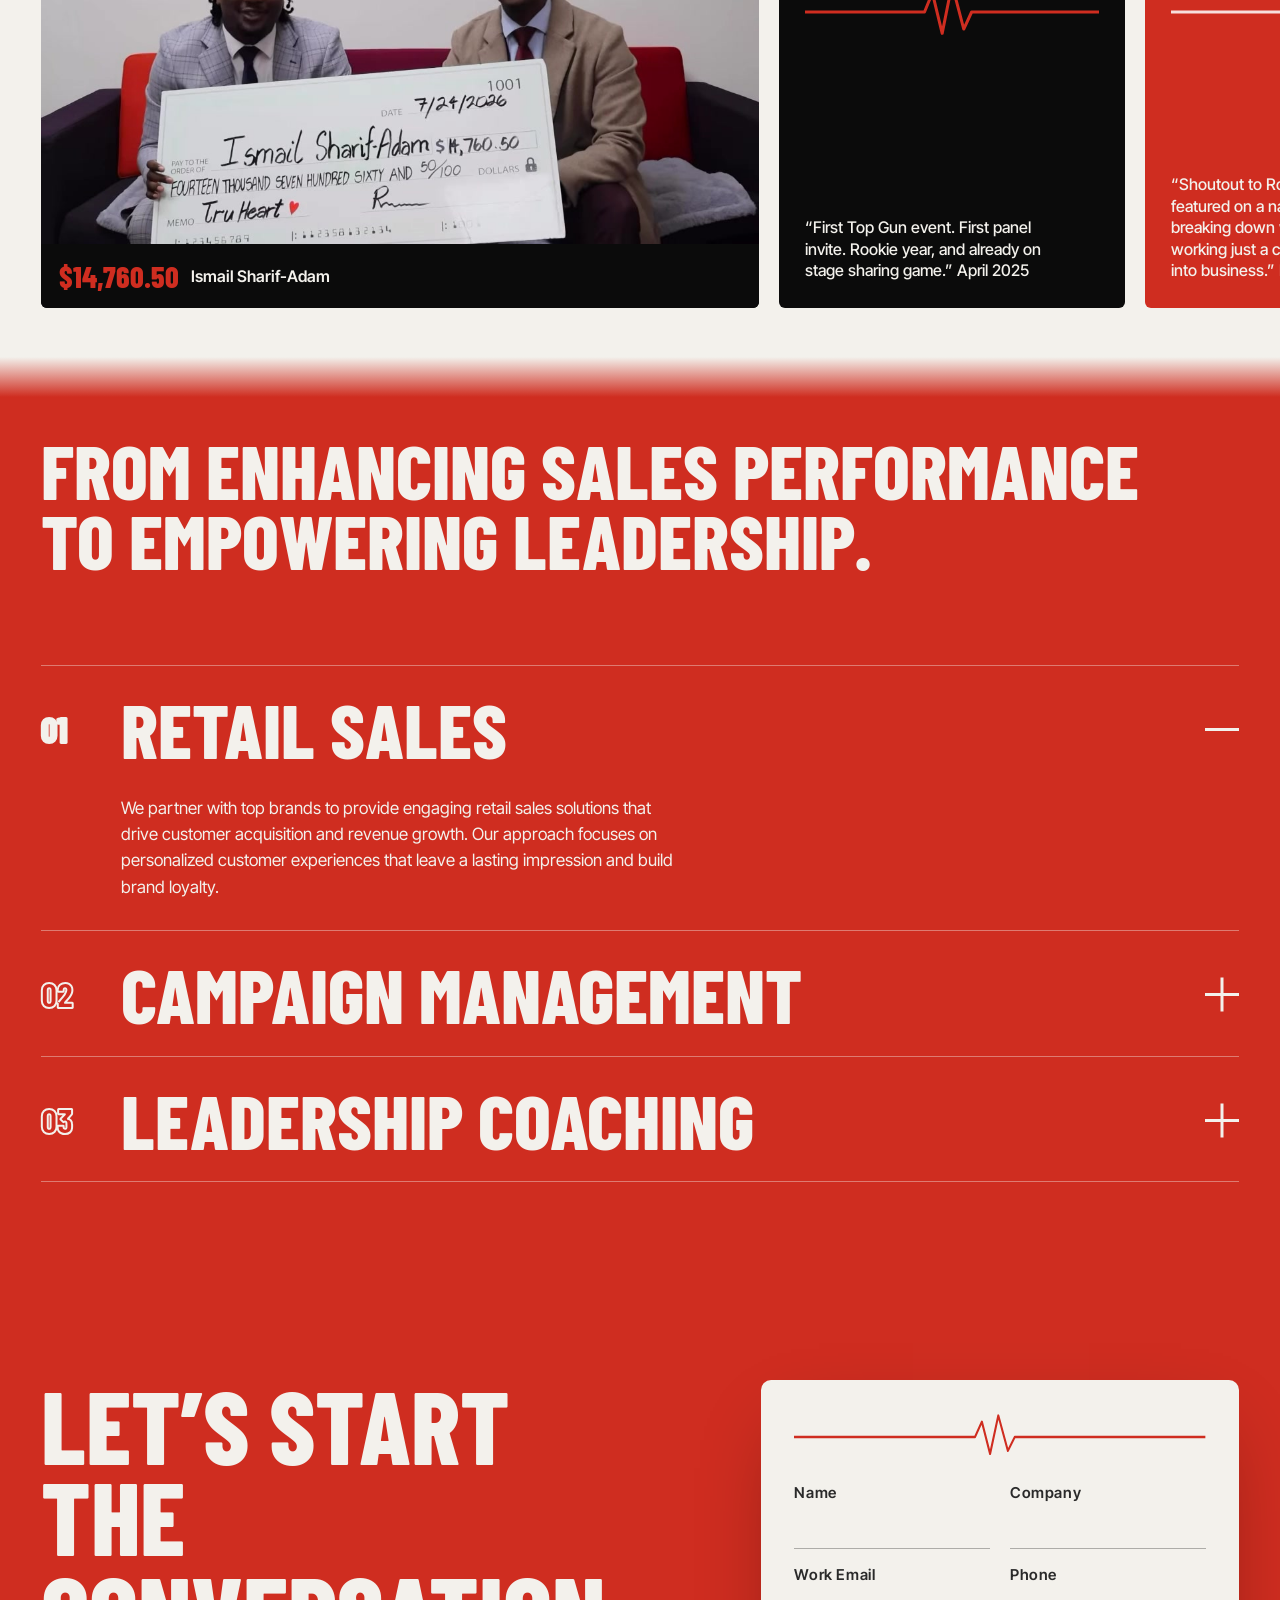
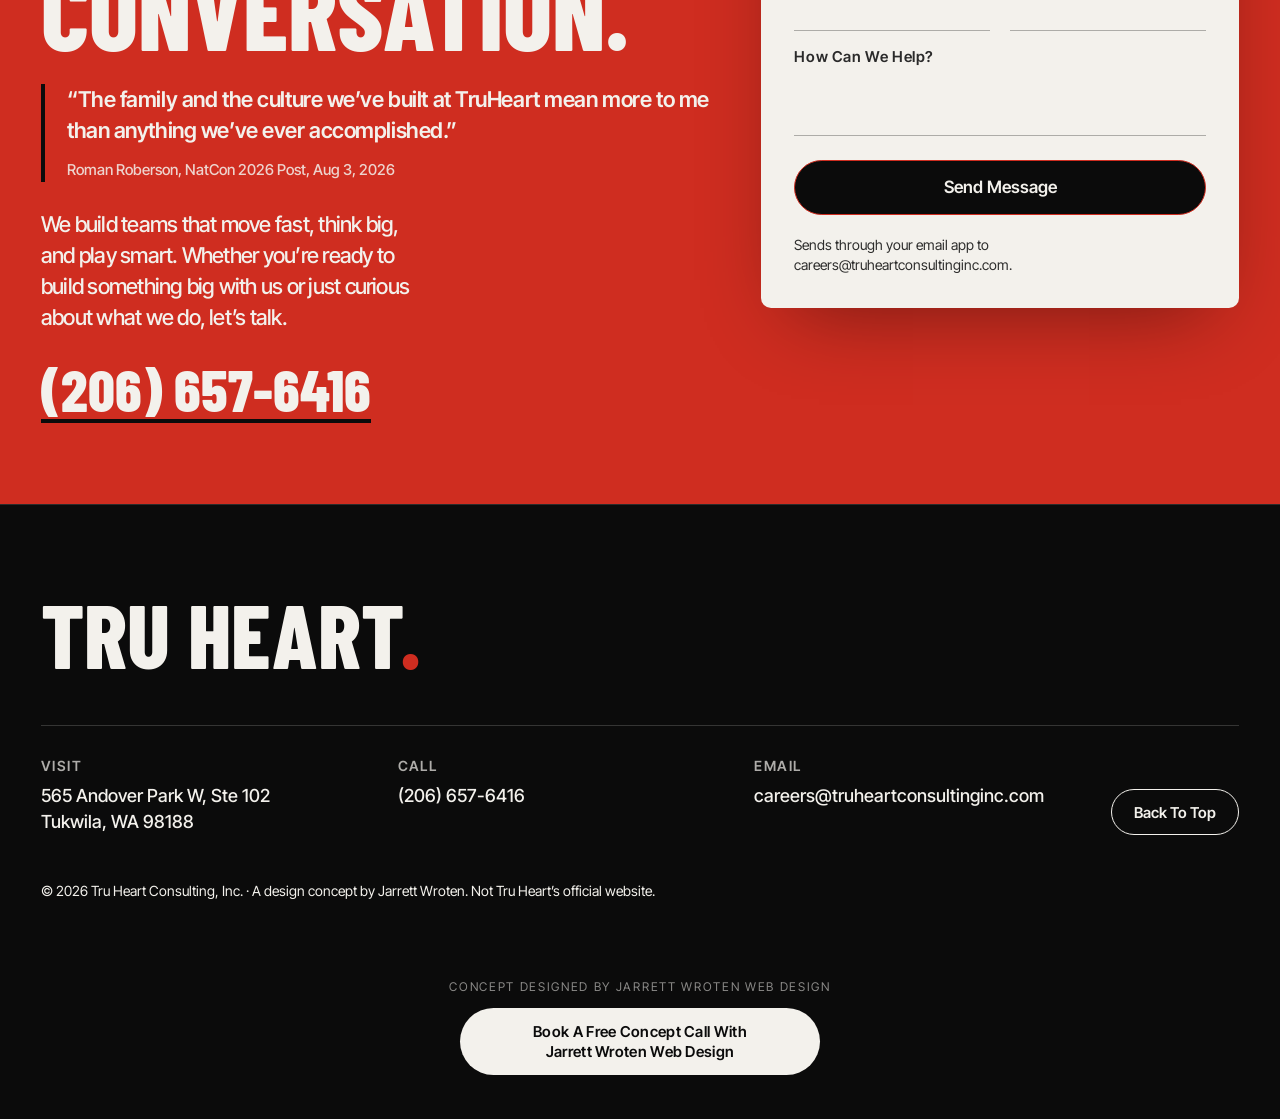
==== commit 1f337e0b: "r34: restore R16 hero exactly (keep walk-up video, r30 phone headline fit)" ====
--- a/index.html
+++ b/index.html
@@ -25,7 +25,7 @@
 <meta name="theme-color" content="#0b0b0b">
 <link rel="icon" href="data:image/svg+xml,%3Csvg xmlns=%22http://www.w3.org/2000/svg%22 viewBox=%220 0 16 16%22%3E%3Ccircle cx=%228%22 cy=%228%22 r=%226%22 fill=%22%23cf2d20%22/%3E%3C/svg%3E">
 <link rel="preload" href="fonts/Display.woff2" as="font" type="font/woff2" crossorigin>
-<link rel="stylesheet" href="site.css?v=83">
+<link rel="stylesheet" href="site.css?v=84">
 <script>document.documentElement.classList.add('js');if('scrollRestoration' in history)history.scrollRestoration='manual';if(!location.hash)window.scrollTo(0,0)</script>
 </head>
 <body>
@@ -42,7 +42,7 @@
 </header>
 
 <main id="top">
-<section class="hero intro-on" data-bg="#0b0b0b" data-fg="#f3f1ec">
+<section class="hero" data-bg="#0b0b0b" data-fg="#f3f1ec">
   <div class="hero-stage">
     <figure class="hero-film">
       <video id="heroVid" src="media/stage.mp4?v=5" poster="media/stage-poster.jpg?v=5" muted loop playsinline autoplay preload="auto" width="1224" height="1440"></video>
@@ -64,7 +64,7 @@
           <span class="w w3 payoff">Heart<b>.</b></span>
         </h1>
       </div>
-      <p class="lede rv">Roman founded Tru Heart on the belief that true success is built on trust, unity, and resilience.</p>
+      <p class="lede">Roman founded Tru Heart on the belief that true success is built on trust, unity, and resilience.</p>
     </div>
     <div class="ticker" aria-label="Results">
       <div class="ticker-track">
@@ -216,7 +216,7 @@
 
 <script src="vendor/gsap.min.js"></script>
 <script src="vendor/ScrollTrigger.min.js"></script>
-<script src="site.js?v=83"></script>
+<script src="site.js?v=84"></script>
 <!-- jw-book:start -->
 <style>
 .jw-book{position:relative;z-index:50;clear:both;display:flex;flex-direction:column;align-items:center;gap:12px;padding:40px 20px calc(44px + env(safe-area-inset-bottom));background:#0b0b0b;text-align:center;font-family:inherit;margin:0}
--- a/site.css
+++ b/site.css
@@ -1,4 +1,4 @@
-@font-face{font-family:Disp;src:url(fonts/Display.woff2) format('woff2');font-weight:700 900;font-display:block}
+@font-face{font-family:Disp;src:url(fonts/Display.woff2) format('woff2');font-weight:700 900;font-display:swap}
 @font-face{font-family:UI;src:url(fonts/InterTight-400-latin.woff2) format('woff2');font-weight:400;font-display:swap}
 @font-face{font-family:UI;src:url(fonts/InterTight-500-latin.woff2) format('woff2');font-weight:500;font-display:swap}
 @font-face{font-family:UI;src:url(fonts/InterTight-600-latin.woff2) format('woff2');font-weight:600;font-display:swap}
@@ -1070,18 +1070,6 @@
  .wpts li:nth-child(4) strong,.wpts li:last-child strong{bottom:30px!important}
  .wpts li:nth-child(7) span.wk{transform:translateX(-50%)!important;top:24px!important}
 }
-/* r19: intro without flicker. Words stay hidden from first paint and rise in once each (no bright-dim-bright
-   keyframe), the film is clipped to the intro band from first paint (no full-frame flash before JS), and the
-   reel plays from load so the walk-up never sits frozen. */
-.hero .hl .w,.hero .hl .w.payoff{opacity:0!important;transform:translateY(.28em)!important;animation:none!important;transition:opacity .6s ease-out,transform .8s cubic-bezier(.2,.7,.2,1)!important}
-.hero .hl .w.lit,.hero .hl .w.payoff.on{opacity:1!important;transform:none!important}
-.paused .hero .hl .w{opacity:1!important;transform:none!important}
-.hero.intro-on .hero-film{clip-path:inset(30% 0 30% 0)}
-
-
-/* r24: Heart. never clipped on first load */
-.hero .hl{overflow:visible!important;padding-bottom:.1em}
-.hero .hl .w{overflow:visible!important;clip-path:none!important;-webkit-mask:none!important;mask:none!important;white-space:nowrap;line-height:.94}
 /* r30: small iPhones - whole headline (incl. red dot) fits above Safari's toolbar on first load (svh, safe-area) */
 @media (max-width:900px){
  .hero{--hf:min(19vw,104px,12.5svh);--hg:clamp(14px,3.2svh,26px);--hm:calc(28px + env(safe-area-inset-bottom,0px))}
@@ -1090,5 +1078,3 @@
  .hero .hero-grid{padding-top:var(--hg)!important}
 }
 @media (min-width:640px) and (max-width:900px){.hero .hero-film{height:min(calc(520px*720/612),calc(100svh - 56px - var(--hg) - var(--hf)*2.05 - var(--hm)))!important}}
-/* r33: phone - the heartbeat sits in the black band directly above the headline; band sized to the full trace */
-@media (max-width:639px){.hero{--hg:calc(19.5vw + 12px)}}
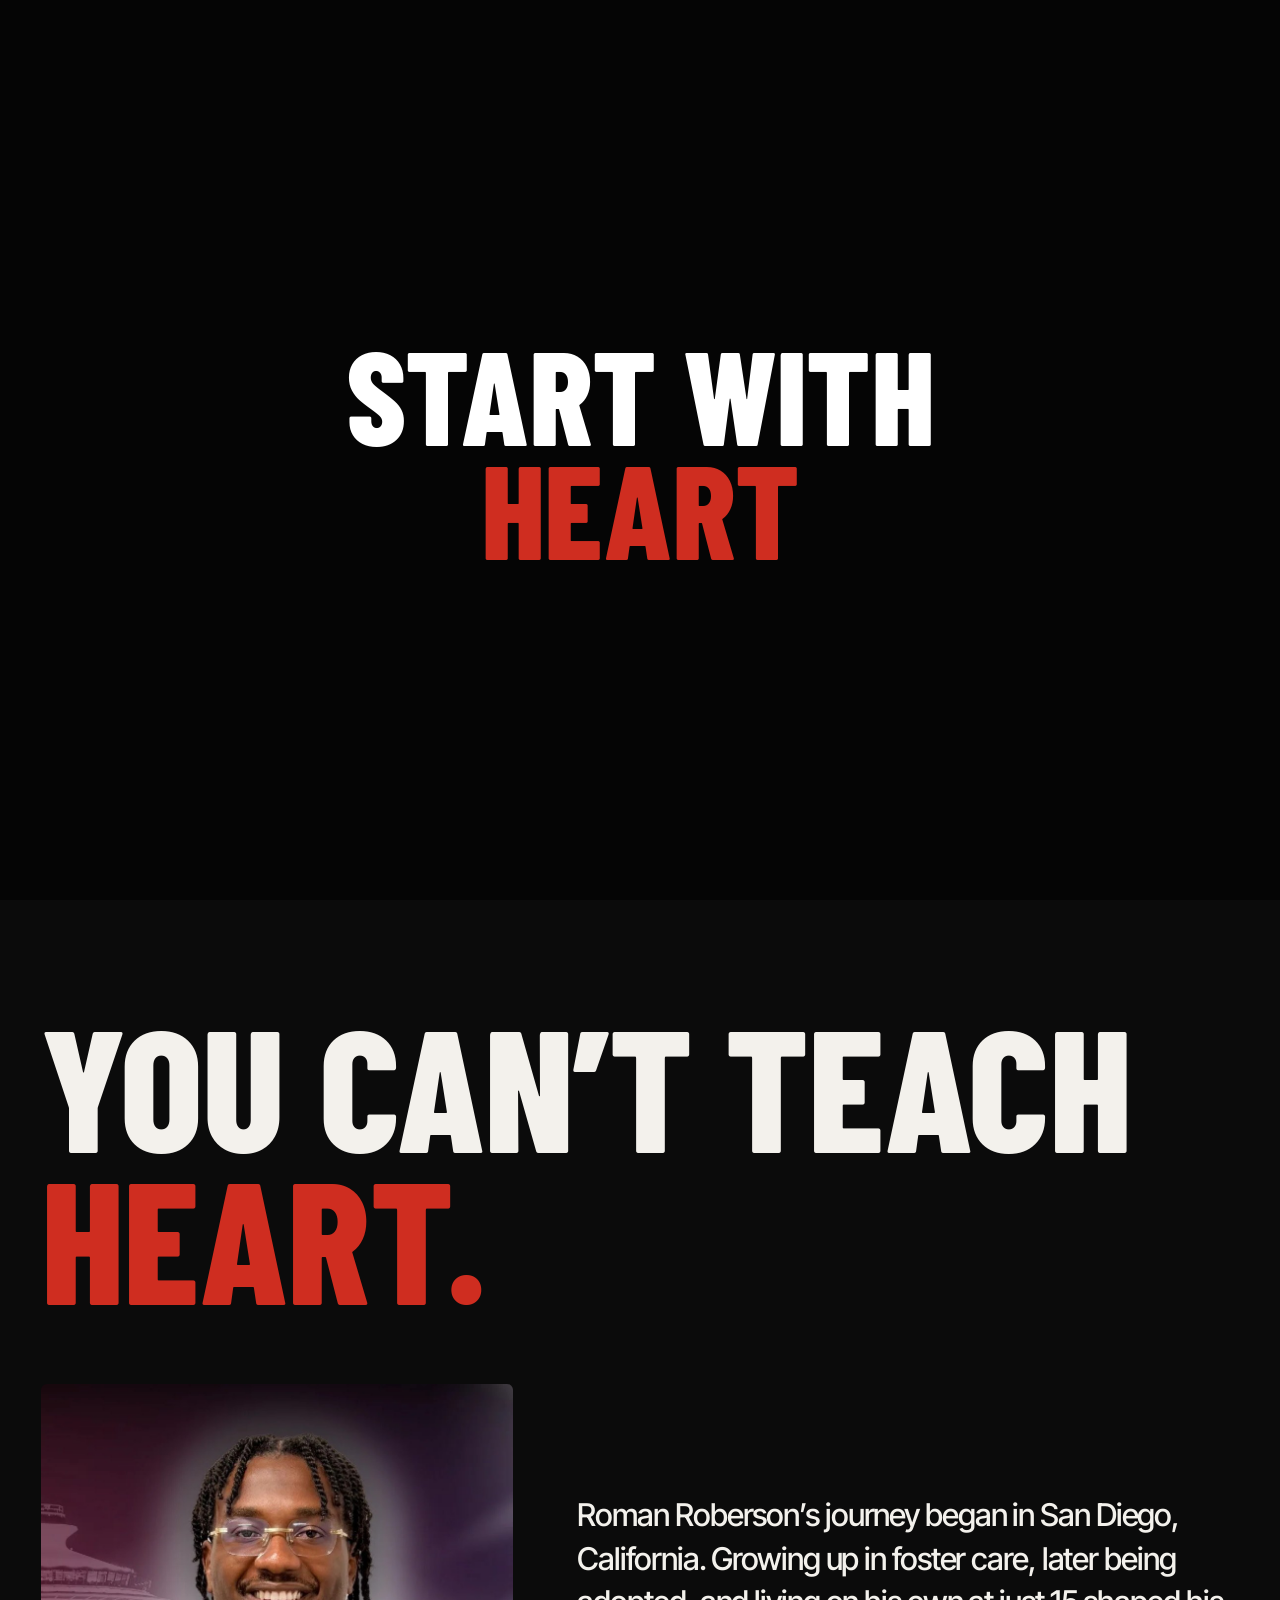
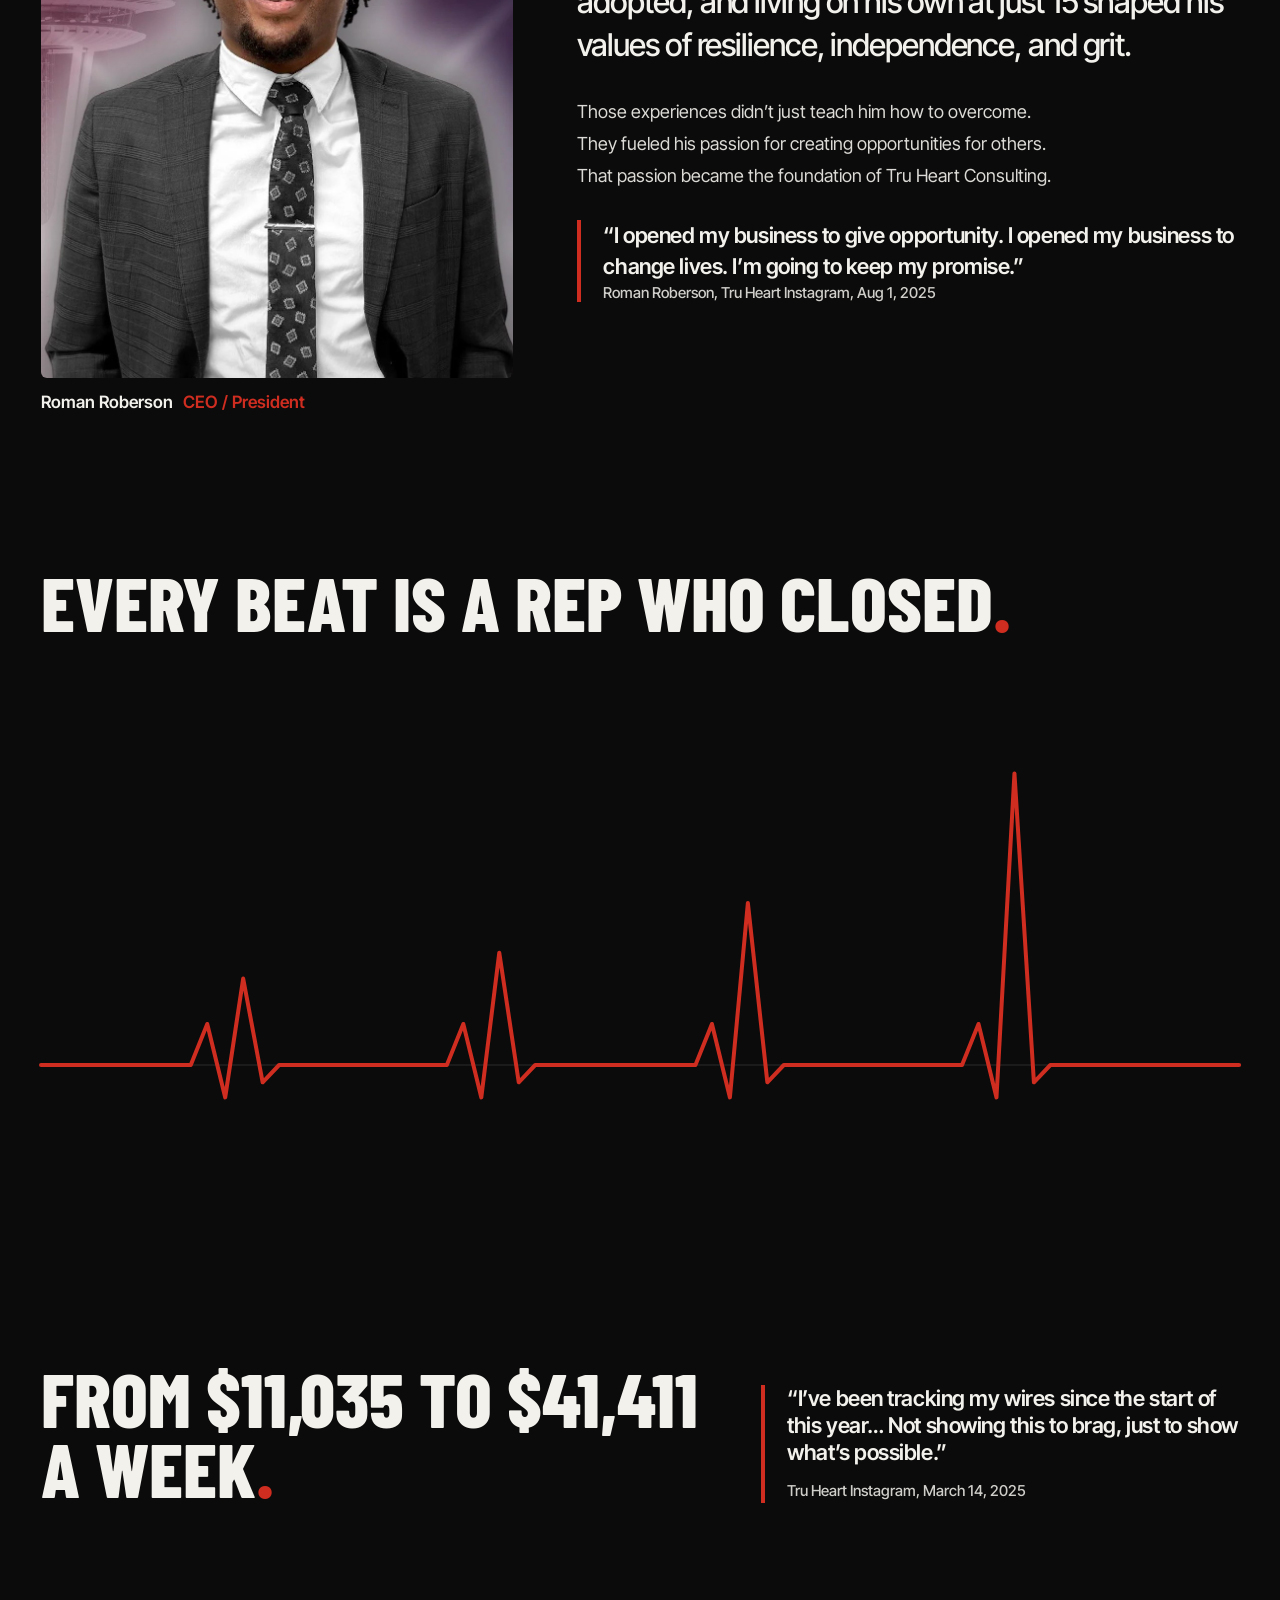
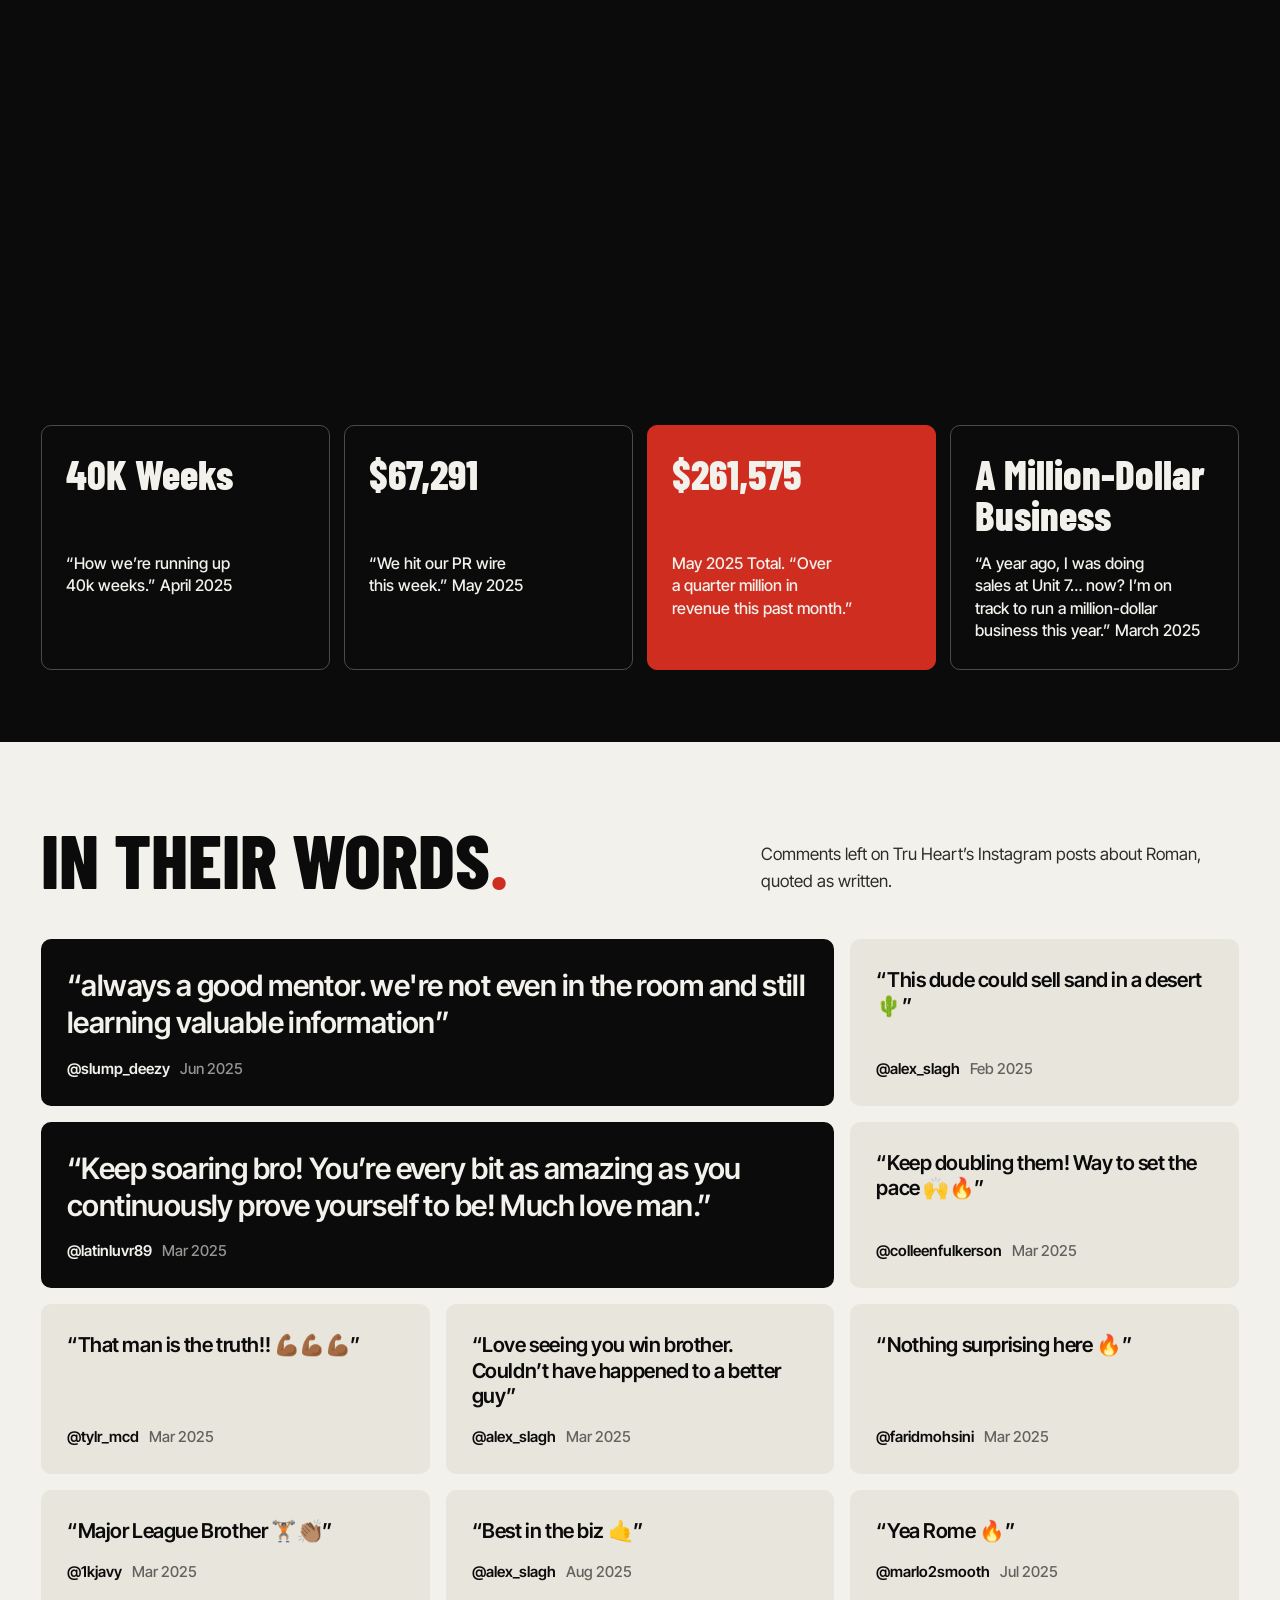
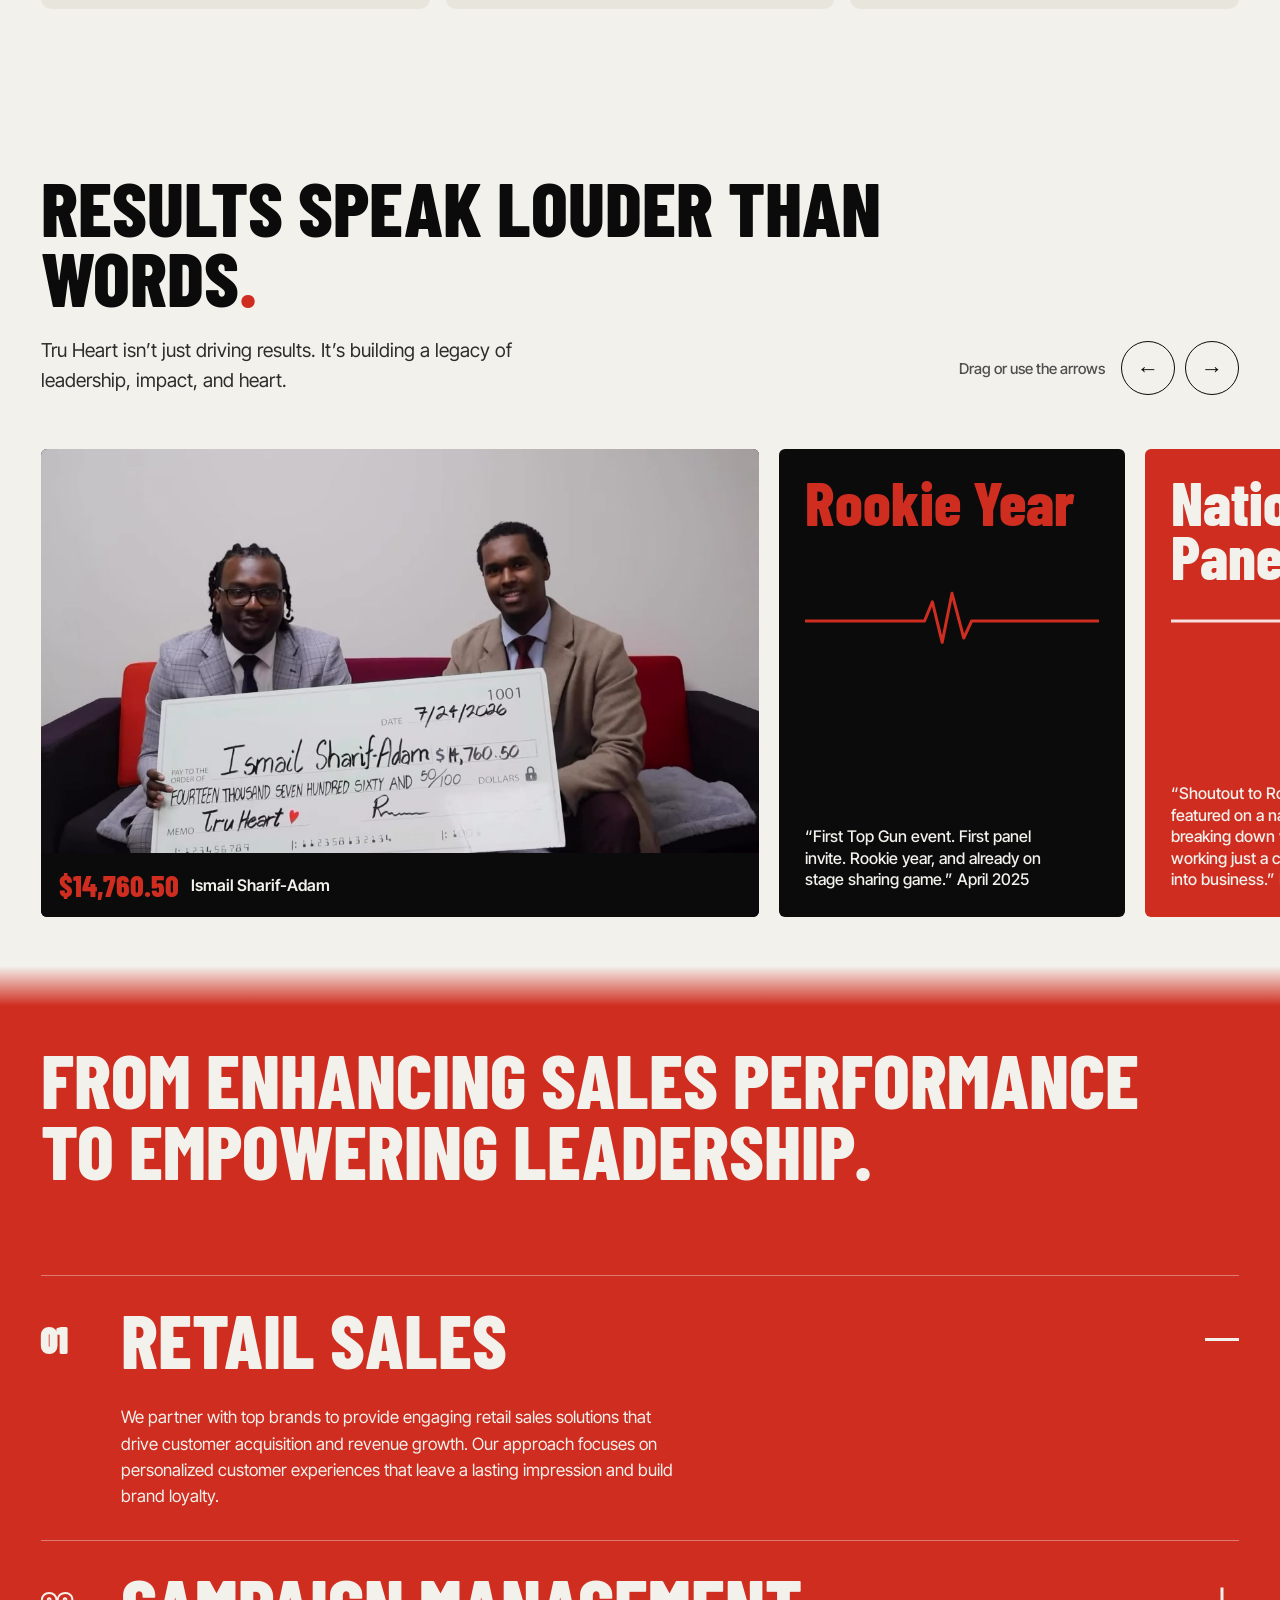
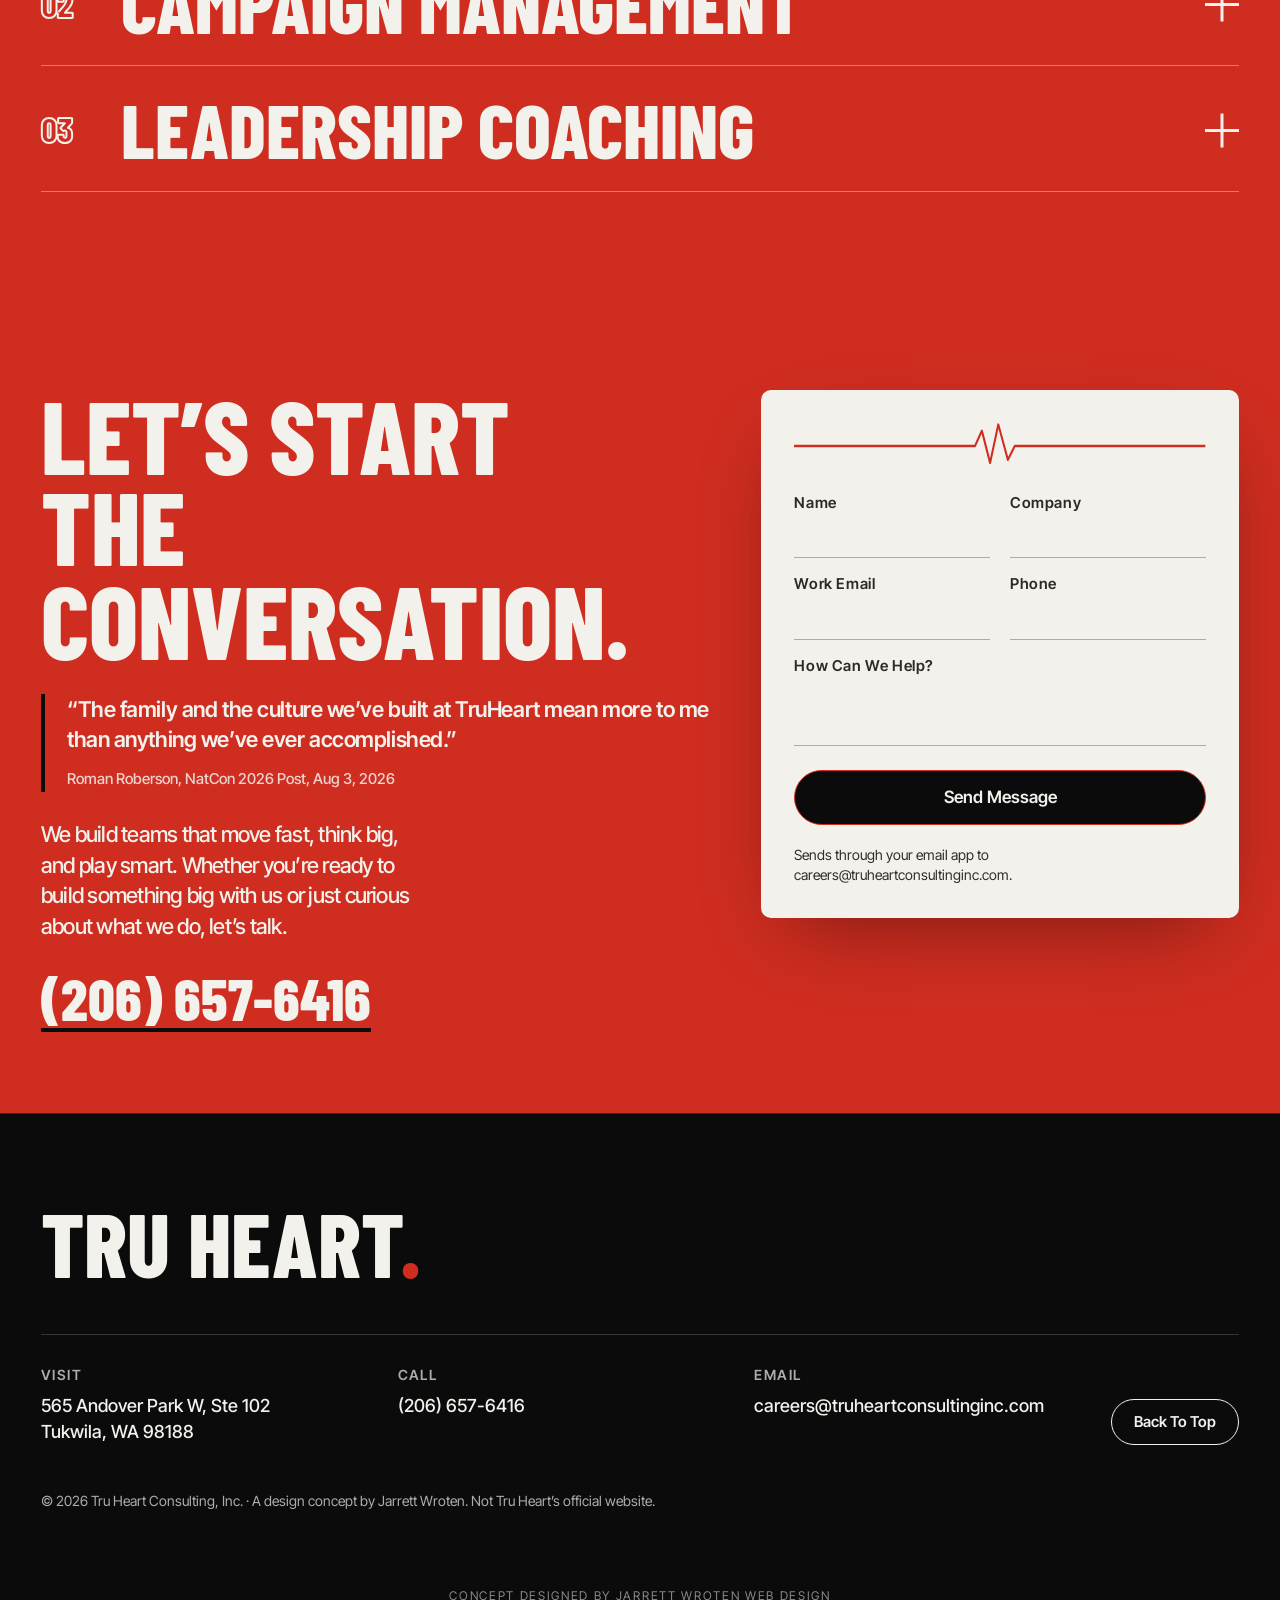
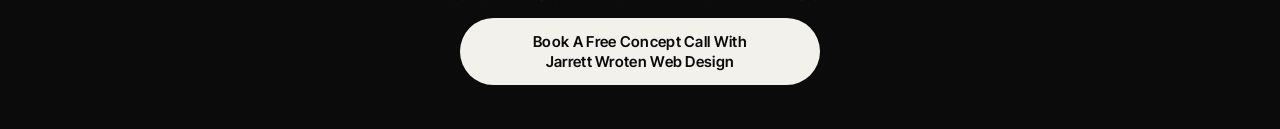
==== commit 8adc028a: "r35: full loading page START WITH / HEART (red)" ====
--- a/index.html
+++ b/index.html
@@ -25,10 +25,12 @@
 <meta name="theme-color" content="#0b0b0b">
 <link rel="icon" href="data:image/svg+xml,%3Csvg xmlns=%22http://www.w3.org/2000/svg%22 viewBox=%220 0 16 16%22%3E%3Ccircle cx=%228%22 cy=%228%22 r=%226%22 fill=%22%23cf2d20%22/%3E%3C/svg%3E">
 <link rel="preload" href="fonts/Display.woff2" as="font" type="font/woff2" crossorigin>
-<link rel="stylesheet" href="site.css?v=84">
+<link rel="stylesheet" href="site.css?v=85">
+<link rel="preload" href="site.js?v=85" as="script">
 <script>document.documentElement.classList.add('js');if('scrollRestoration' in history)history.scrollRestoration='manual';if(!location.hash)window.scrollTo(0,0)</script>
 </head>
 <body>
+<div id="ld" aria-hidden="true"><p class="ld-t"><span class="ld-a">Start With</span><span class="ld-b">Heart</span></p></div>
 <div class="bg" aria-hidden="true"></div>
 <svg class="spine" id="spine" viewBox="0 0 24 1000" preserveAspectRatio="none" aria-hidden="true"><path class="spine-b" d=""/><path class="spine-p" d=""/><path class="spine-k" d="M12 0L12 4 4 9 21 16 3 24 15 29 12 34"/></svg>
 
@@ -216,7 +218,19 @@
 
 <script src="vendor/gsap.min.js"></script>
 <script src="vendor/ScrollTrigger.min.js"></script>
-<script src="site.js?v=84"></script>
+<script>
+// r35: full loading page. START WITH, then HEART in red; it leaves once the film can play (max 4s), then site.js runs so the hero intro starts from its first frame.
+(function(){var d=document,R=d.documentElement,ld=d.getElementById('ld'),hv=d.getElementById('heroVid'),hero=d.querySelector('.hero'),hf=d.querySelector('.hero .hero-film'),T=performance.now(),L=window.__ld={T:T,go:null,out:null,gone:null};
+ R.classList.add('ld-on');try{hv.pause()}catch(e){}
+ function now(){return performance.now()-T}
+ function go(){if(L.go!==null)return;L.go=now();ld.classList.add('go')}
+ if(d.fonts&&d.fonts.load){d.fonts.load('700 1em Disp').then(go,go);setTimeout(go,600)}else go();
+ function tick(){var t=now();if((L.go!==null&&t-L.go>=1500&&hv.readyState>=3)||t>=4000)out();else setTimeout(tick,50)}
+ function out(){L.out=now();hero.classList.add('intro-on');hf.style.clipPath='inset(30% 0 30% 0)';ld.classList.add('out');var done=0;
+  function fin(){if(done)return;done=1;ld.parentNode.removeChild(ld);R.classList.remove('ld-on');try{hv.currentTime=0}catch(e){}L.gone=now();var s=d.createElement('script');s.src='site.js?v=85';d.body.appendChild(s)}
+  ld.addEventListener('transitionend',fin);setTimeout(fin,420)}
+ tick();})();
+</script>
 <!-- jw-book:start -->
 <style>
 .jw-book{position:relative;z-index:50;clear:both;display:flex;flex-direction:column;align-items:center;gap:12px;padding:40px 20px calc(44px + env(safe-area-inset-bottom));background:#0b0b0b;text-align:center;font-family:inherit;margin:0}
--- a/site.css
+++ b/site.css
@@ -1078,3 +1078,14 @@
  .hero .hero-grid{padding-top:var(--hg)!important}
 }
 @media (min-width:640px) and (max-width:900px){.hero .hero-film{height:min(calc(520px*720/612),calc(100svh - 56px - var(--hg) - var(--hf)*2.05 - var(--hm)))!important}}
+/* r35: full loading page - START WITH, then HEART in red */
+#ld{position:fixed;inset:0;z-index:2147483000;background:#050505;display:flex;align-items:center;justify-content:center;transition:opacity .35s cubic-bezier(.22,1,.36,1)}
+#ld.out{opacity:0}
+html.ld-on,html.ld-on body{overflow:hidden}
+.ld-t{margin:0;font-family:Disp;font-weight:700;text-transform:uppercase;letter-spacing:-.005em;line-height:.86;font-size:min(10.4vw,20vh,210px);font-size:min(10.4vw,20svh,210px);color:#fff;text-align:center;display:flex;flex-direction:column;align-items:center}
+.ld-t span{display:block;opacity:0}.ld-t .ld-b{color:var(--red)}
+#ld.go .ld-a{animation:ldA .3s ease-out both}
+#ld.go .ld-b{animation:ldB .45s cubic-bezier(.22,1,.36,1) .6s both}
+@keyframes ldA{from{opacity:0}to{opacity:1}}
+@keyframes ldB{from{opacity:0;transform:translateY(.06em)}to{opacity:1;transform:none}}
+@media (max-width:900px){.ld-t{font-size:min(19vw,14vh,150px);font-size:min(19vw,14svh,150px)}}
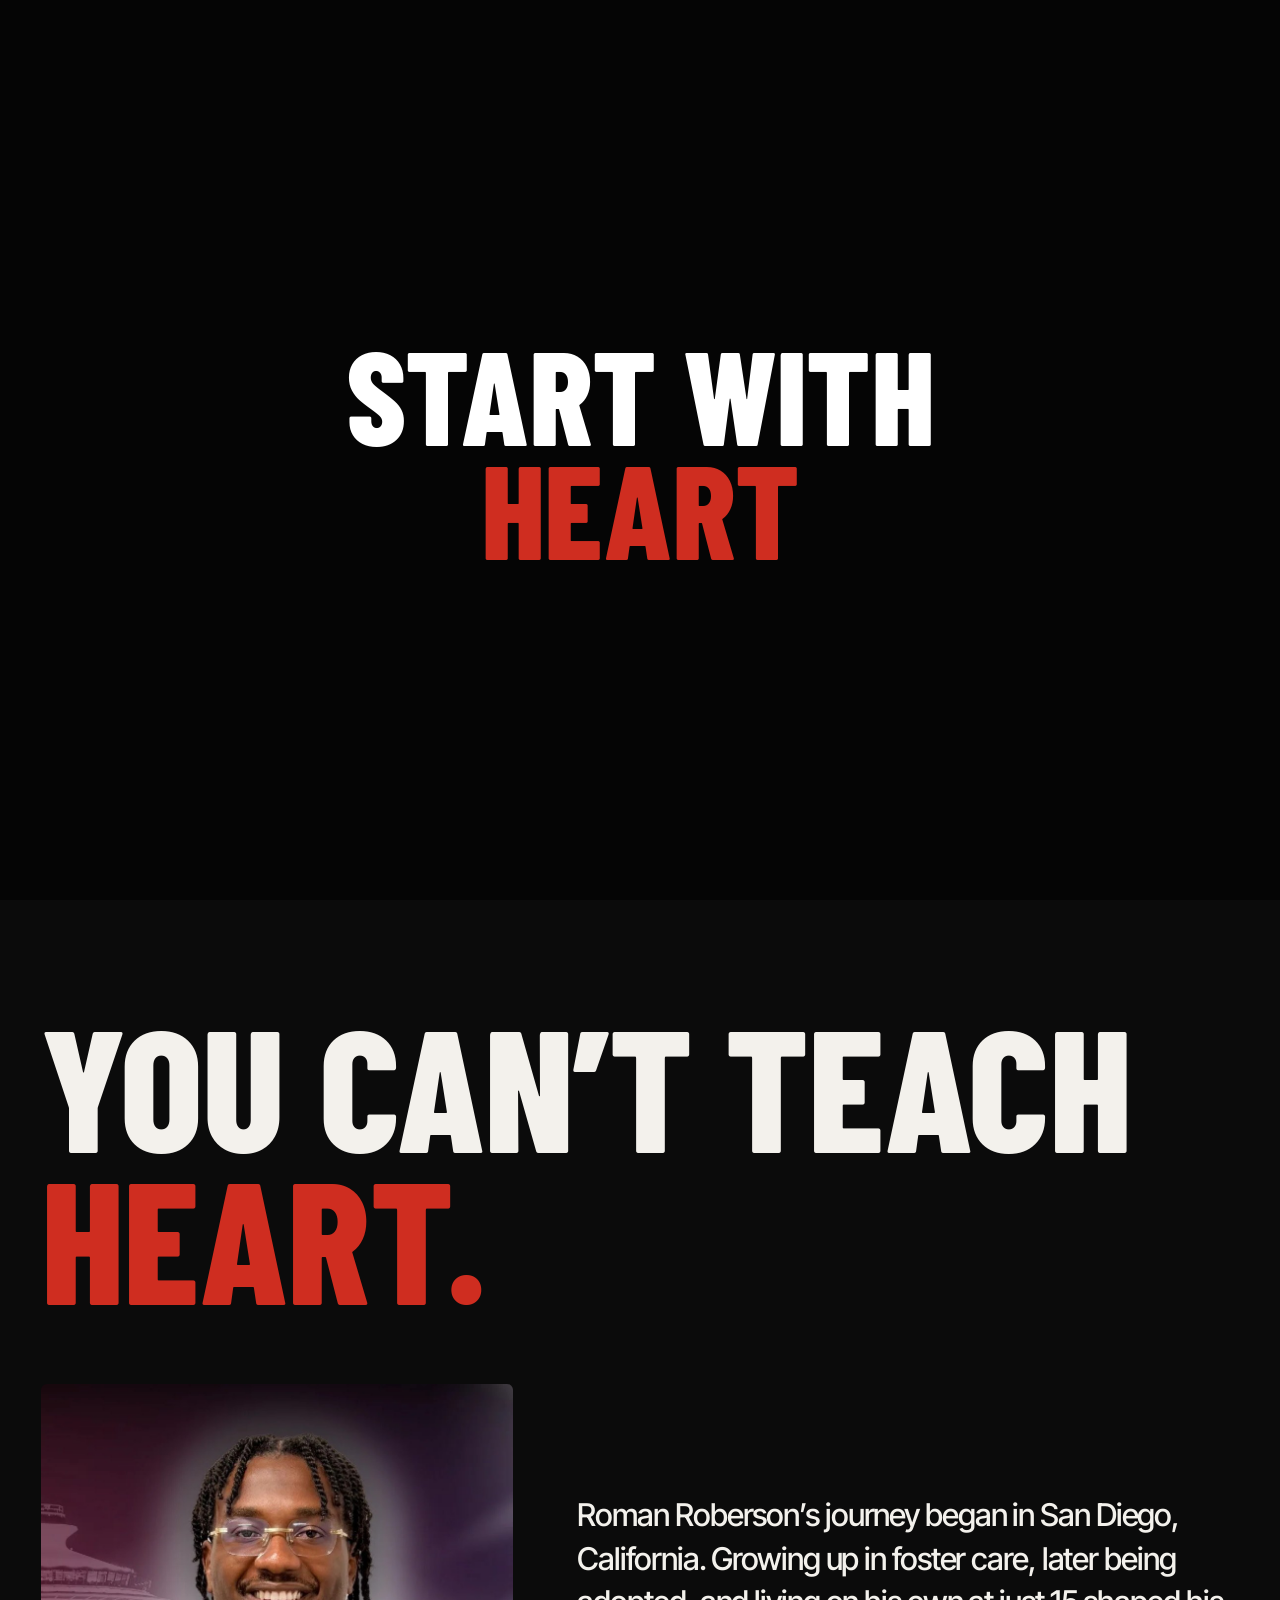
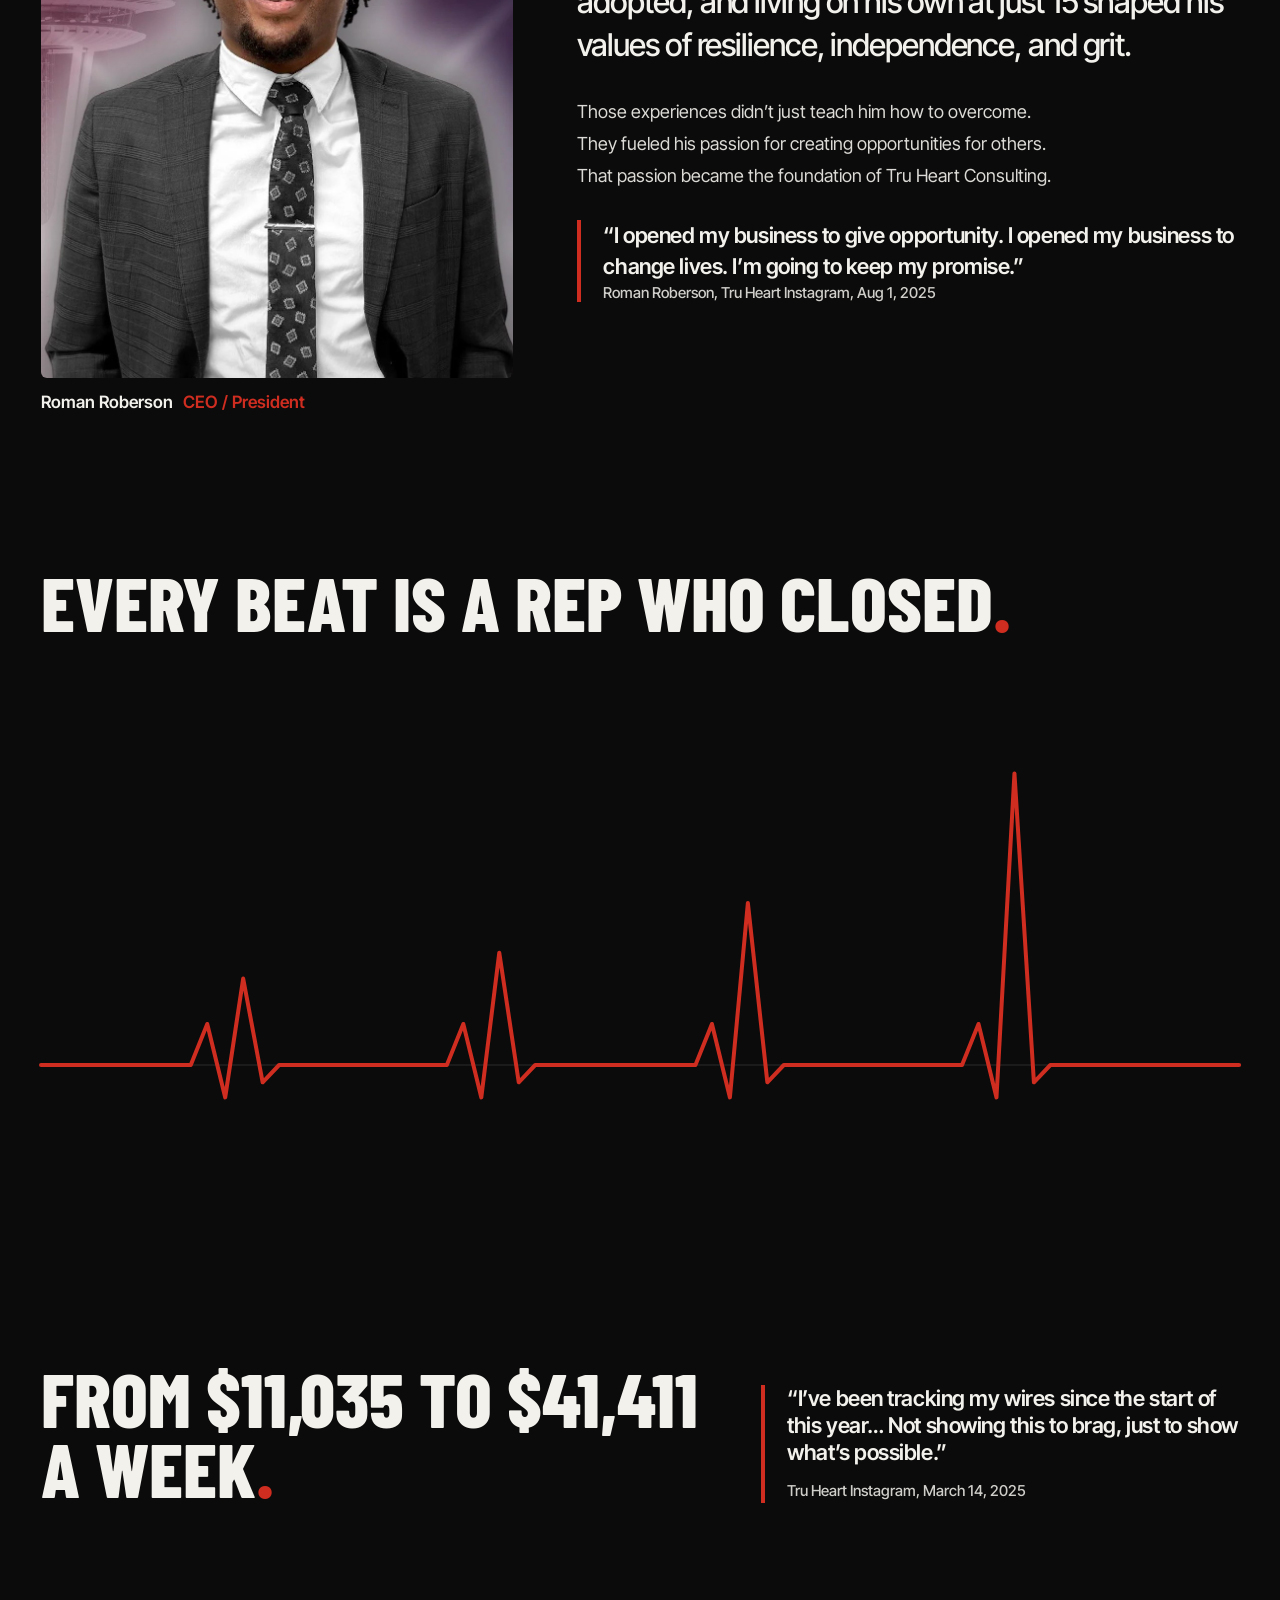
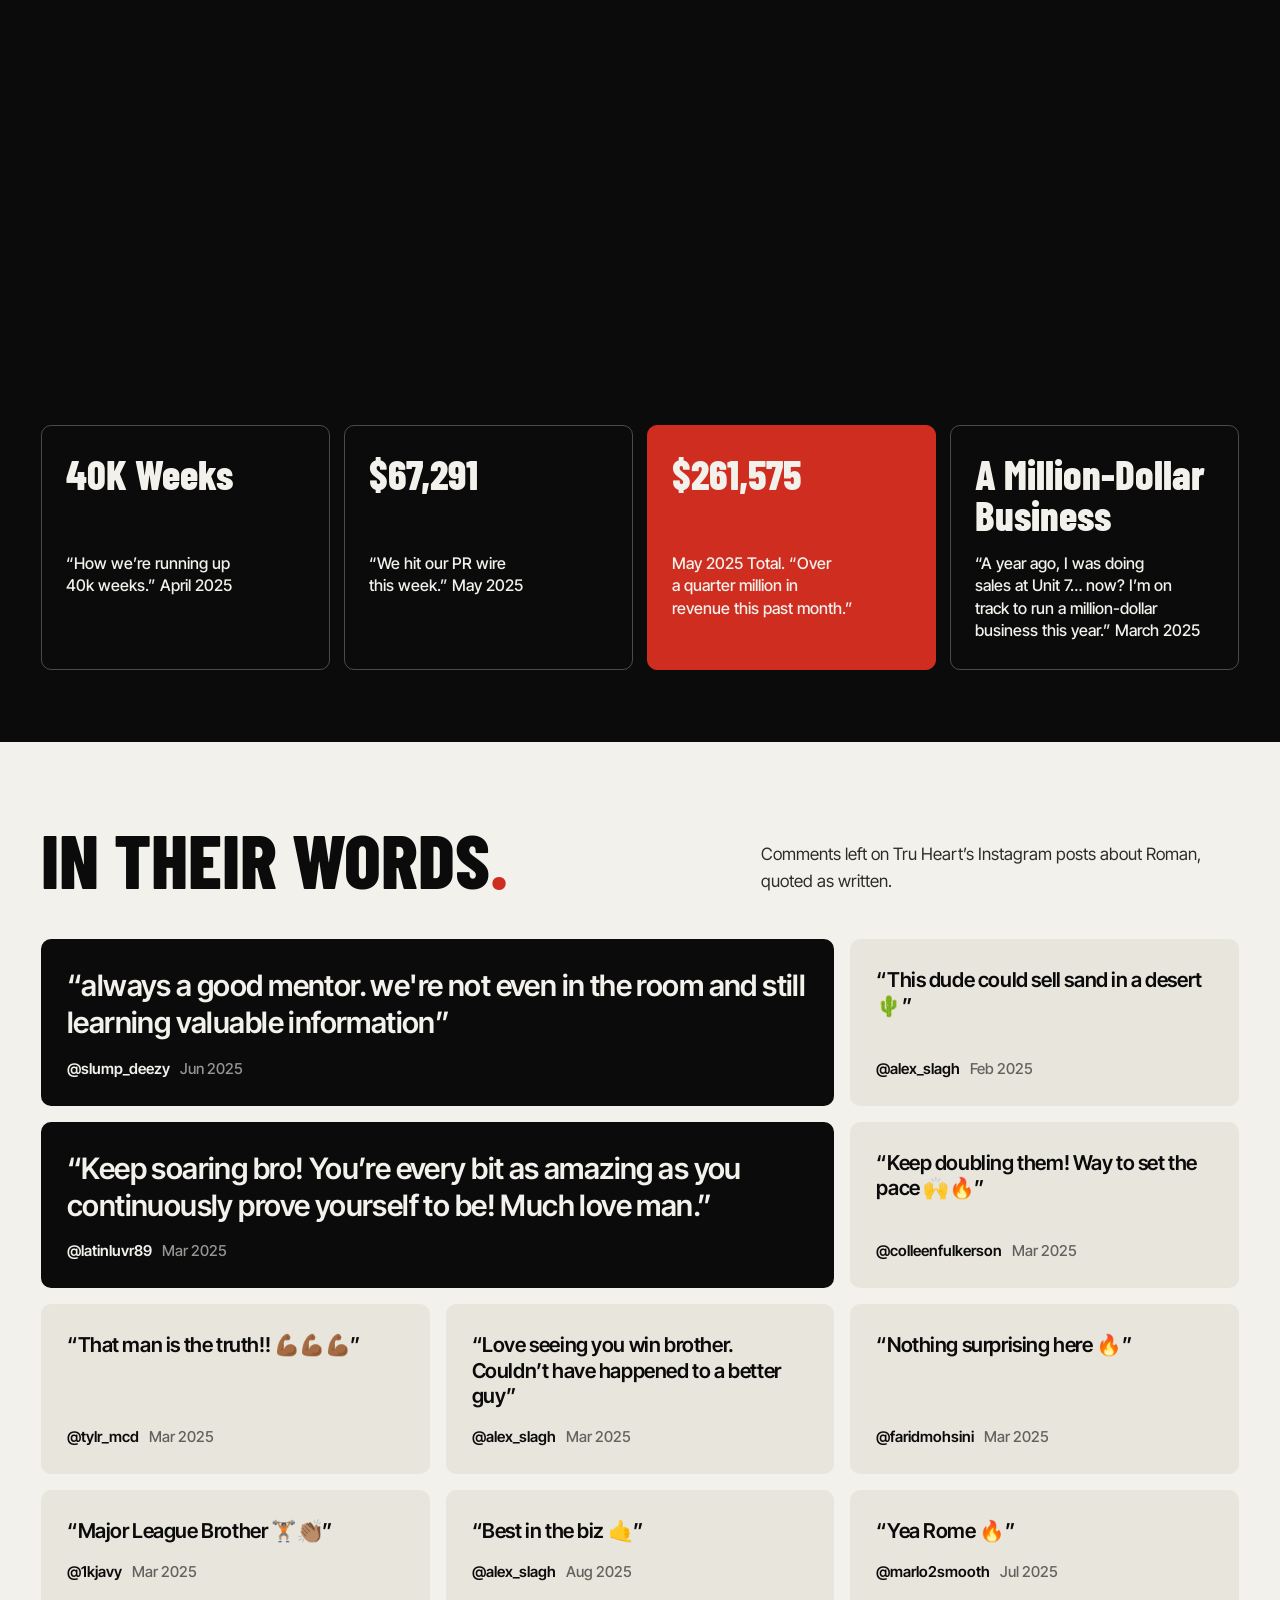
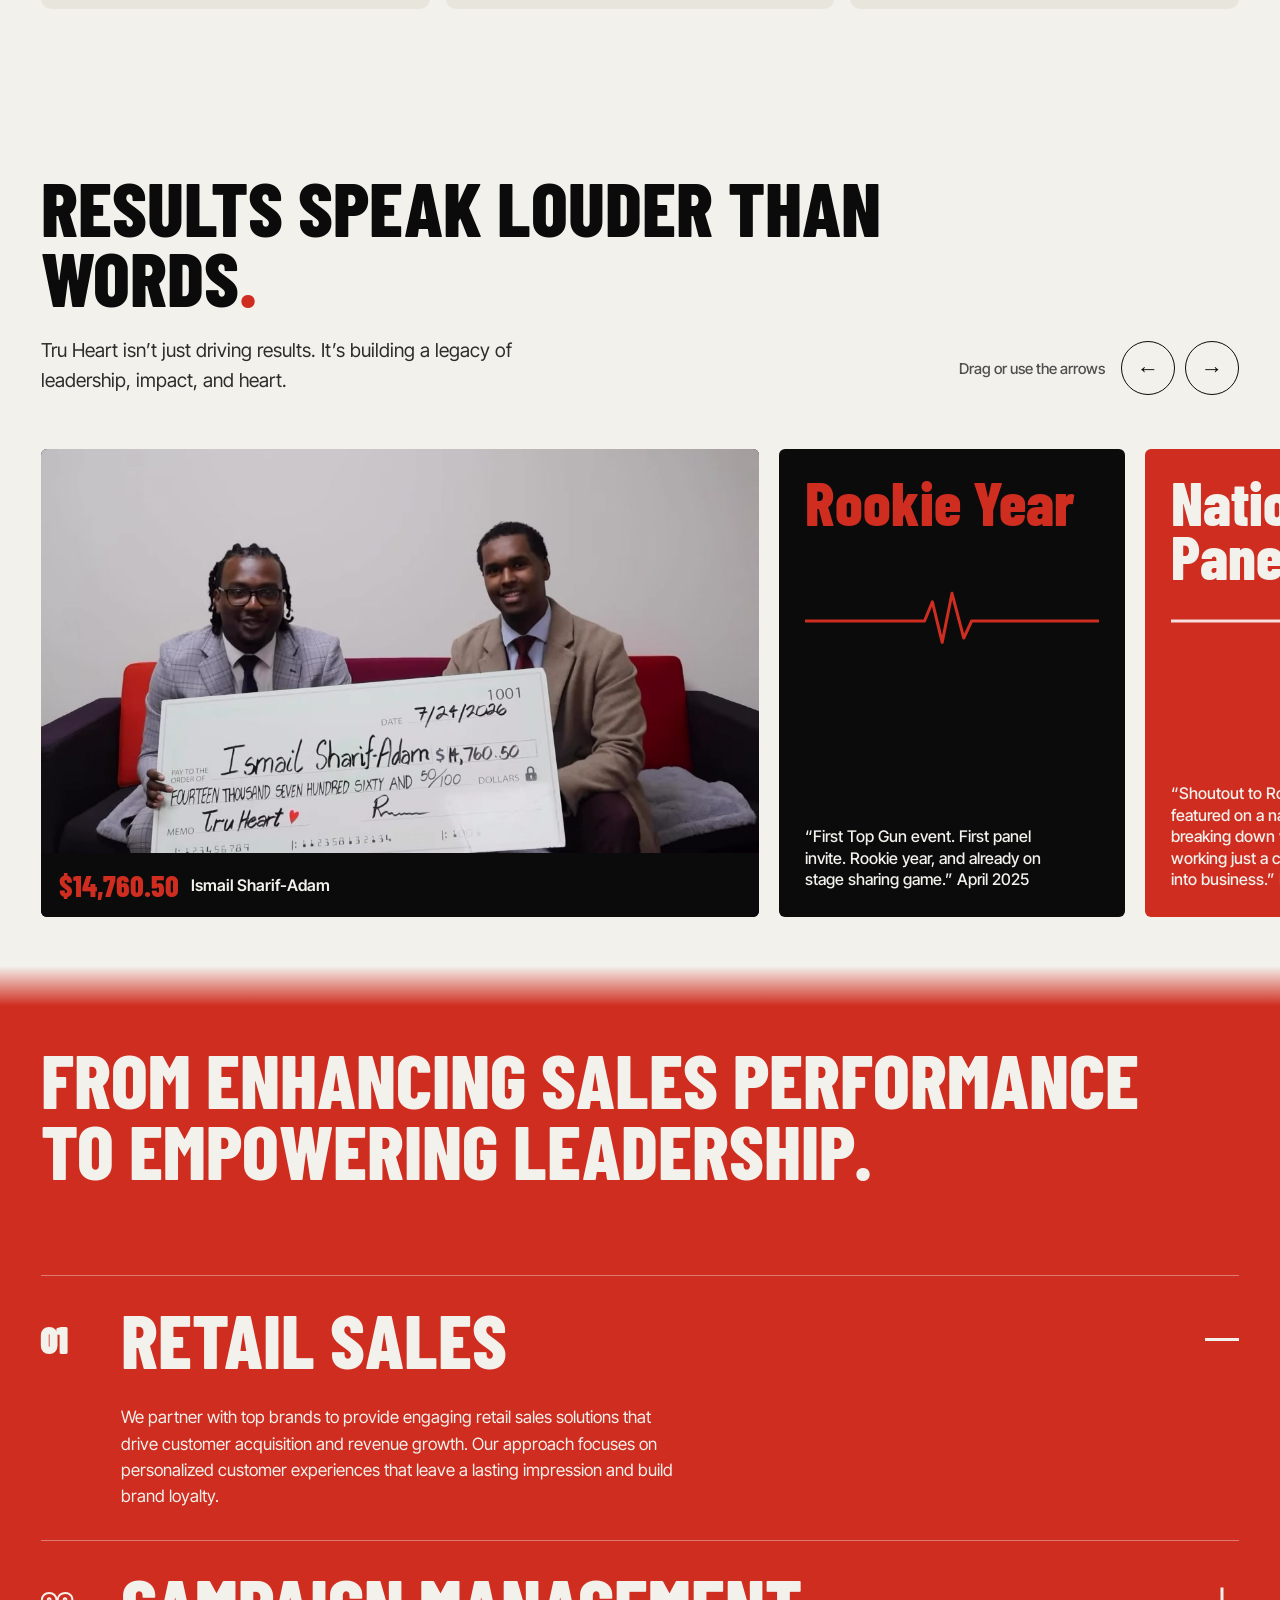
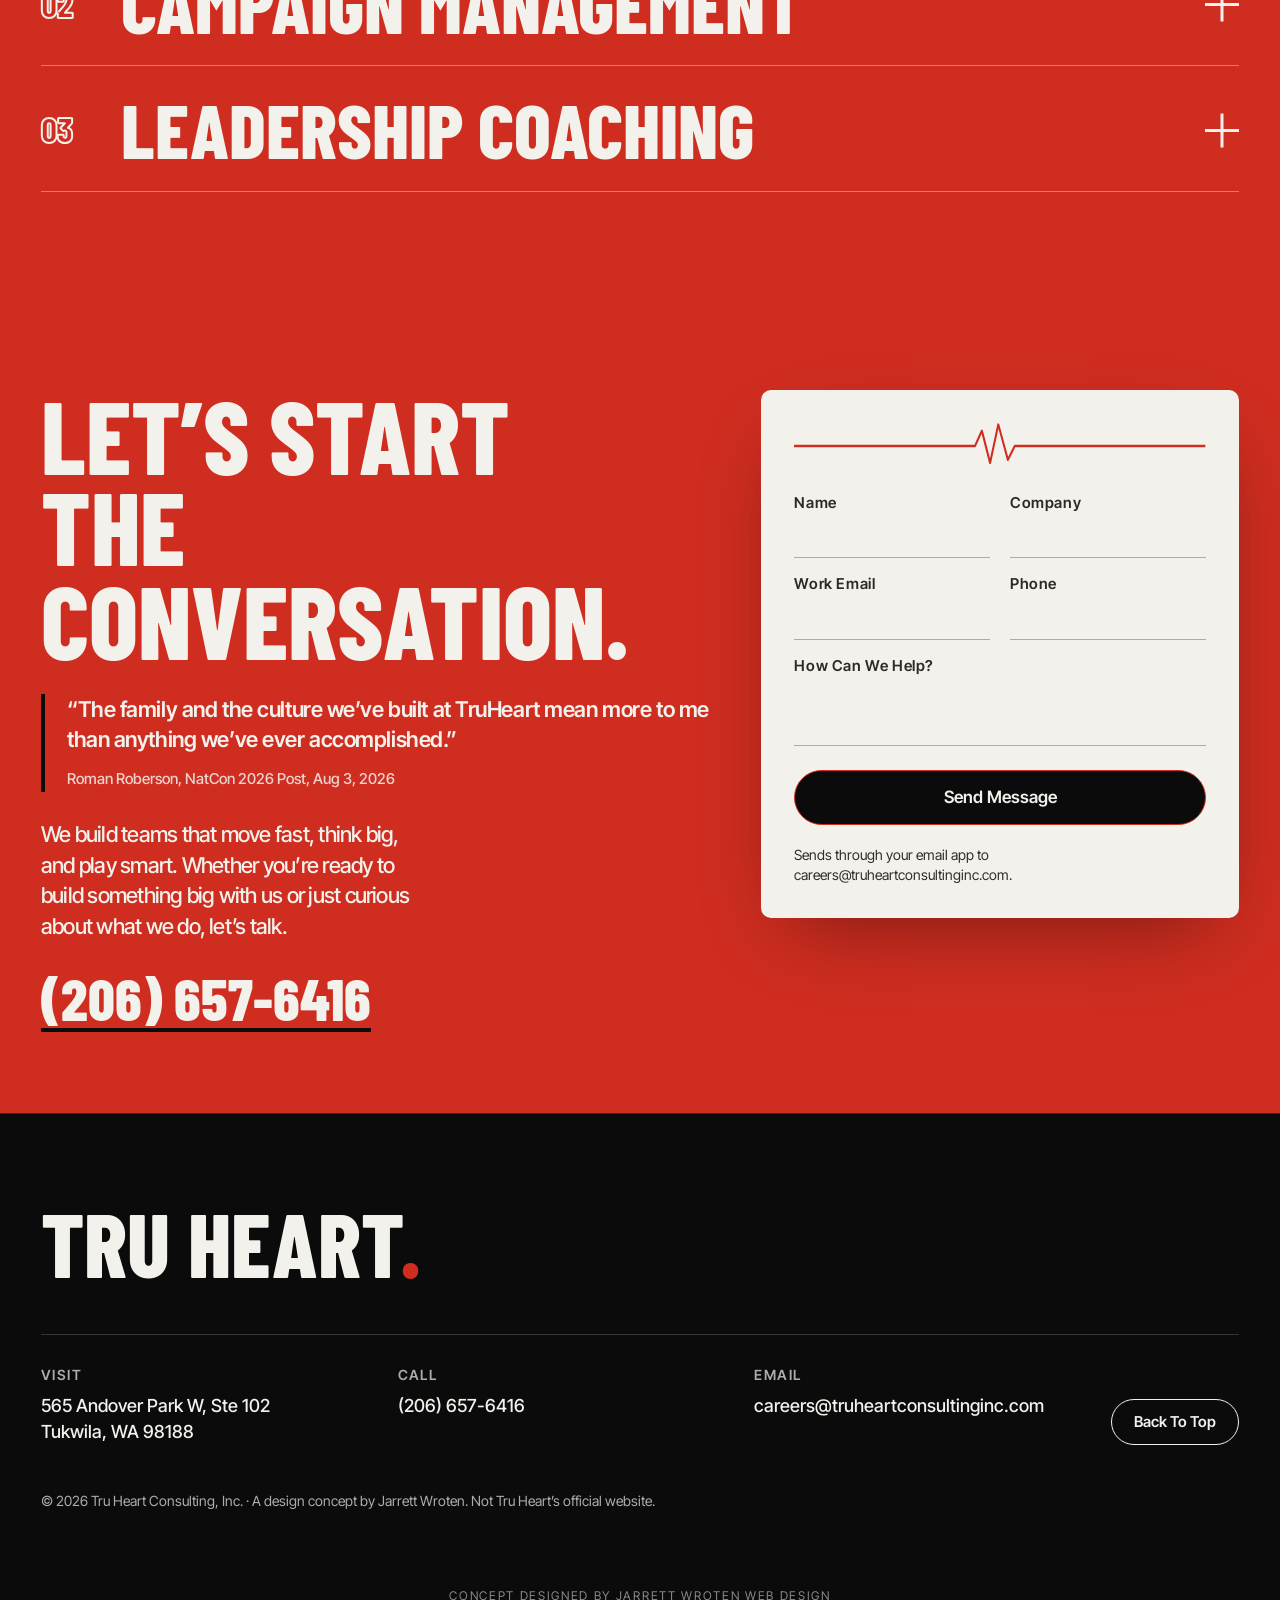
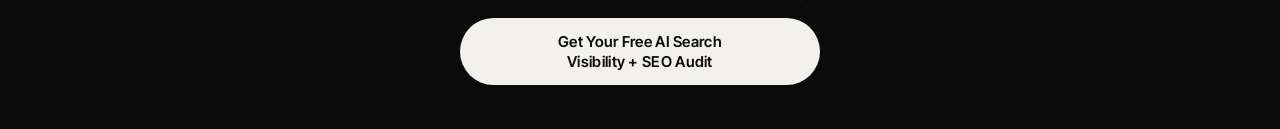
==== commit 3c0f8513: "CTA: Get Your Free AI Search Visibility + SEO Audit (Jarrett 2026-10-29)" ====
--- a/index.html
+++ b/index.html
@@ -25,8 +25,8 @@
 <meta name="theme-color" content="#0b0b0b">
 <link rel="icon" href="data:image/svg+xml,%3Csvg xmlns=%22http://www.w3.org/2000/svg%22 viewBox=%220 0 16 16%22%3E%3Ccircle cx=%228%22 cy=%228%22 r=%226%22 fill=%22%23cf2d20%22/%3E%3C/svg%3E">
 <link rel="preload" href="fonts/Display.woff2" as="font" type="font/woff2" crossorigin>
-<link rel="stylesheet" href="site.css?v=85">
-<link rel="preload" href="site.js?v=85" as="script">
+<link rel="stylesheet" href="site.css?v=86">
+<link rel="preload" href="site.js?v=86" as="script">
 <script>document.documentElement.classList.add('js');if('scrollRestoration' in history)history.scrollRestoration='manual';if(!location.hash)window.scrollTo(0,0)</script>
 </head>
 <body>
@@ -221,13 +221,13 @@
 <script>
 // r35: full loading page. START WITH, then HEART in red; it leaves once the film can play (max 4s), then site.js runs so the hero intro starts from its first frame.
 (function(){var d=document,R=d.documentElement,ld=d.getElementById('ld'),hv=d.getElementById('heroVid'),hero=d.querySelector('.hero'),hf=d.querySelector('.hero .hero-film'),T=performance.now(),L=window.__ld={T:T,go:null,out:null,gone:null};
- R.classList.add('ld-on');try{hv.pause()}catch(e){}
+ R.classList.add('ld-on');hero.classList.add('intro-on');hf.style.clipPath='inset(30% 0 30% 0)';try{hv.pause()}catch(e){}
  function now(){return performance.now()-T}
  function go(){if(L.go!==null)return;L.go=now();ld.classList.add('go')}
  if(d.fonts&&d.fonts.load){d.fonts.load('700 1em Disp').then(go,go);setTimeout(go,600)}else go();
  function tick(){var t=now();if((L.go!==null&&t-L.go>=1500&&hv.readyState>=3)||t>=4000)out();else setTimeout(tick,50)}
- function out(){L.out=now();hero.classList.add('intro-on');hf.style.clipPath='inset(30% 0 30% 0)';ld.classList.add('out');var done=0;
-  function fin(){if(done)return;done=1;ld.parentNode.removeChild(ld);R.classList.remove('ld-on');try{hv.currentTime=0}catch(e){}L.gone=now();var s=d.createElement('script');s.src='site.js?v=85';d.body.appendChild(s)}
+ function out(){L.out=now();ld.classList.add('out');var done=0;
+  function fin(){if(done)return;done=1;ld.parentNode.removeChild(ld);R.classList.remove('ld-on');try{hv.currentTime=0}catch(e){}L.gone=now();var s=d.createElement('script');s.src='site.js?v=86';d.body.appendChild(s)}
   ld.addEventListener('transitionend',fin);setTimeout(fin,420)}
  tick();})();
 </script>
@@ -241,7 +241,7 @@
 </style>
 <aside class="jw-book" aria-label="Concept designed by Jarrett Wroten Web Design">
 <p class="jw-book__by">Concept designed by Jarrett Wroten Web Design</p>
-<a class="jw-book__btn" href="https://jarrettwroten.com/book/" target="_blank" rel="noopener">Book A Free Concept Call With Jarrett Wroten Web Design</a>
+<a class="jw-book__btn" href="https://jarrettwroten.com/book/" target="_blank" rel="noopener">Get Your Free AI Search Visibility + SEO Audit</a>
 </aside>
 <!-- jw-book:end -->
 </body>
